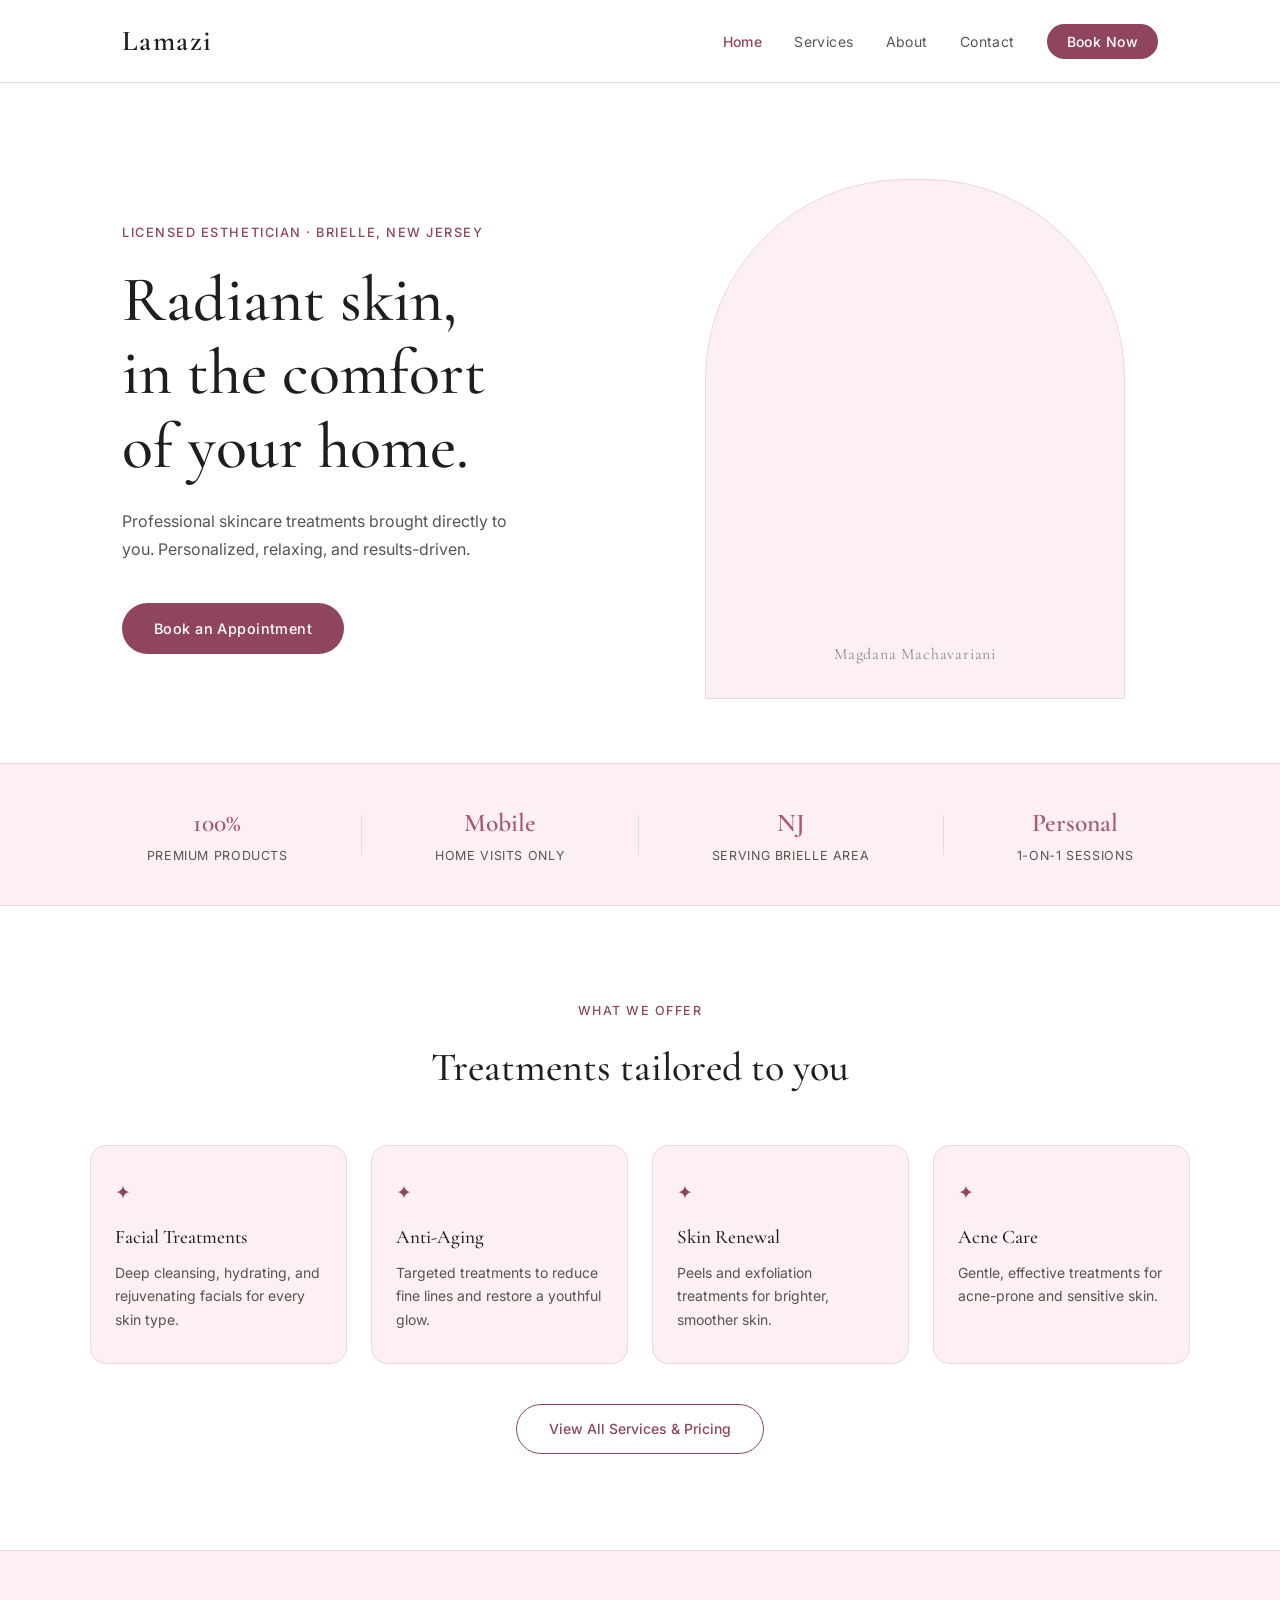
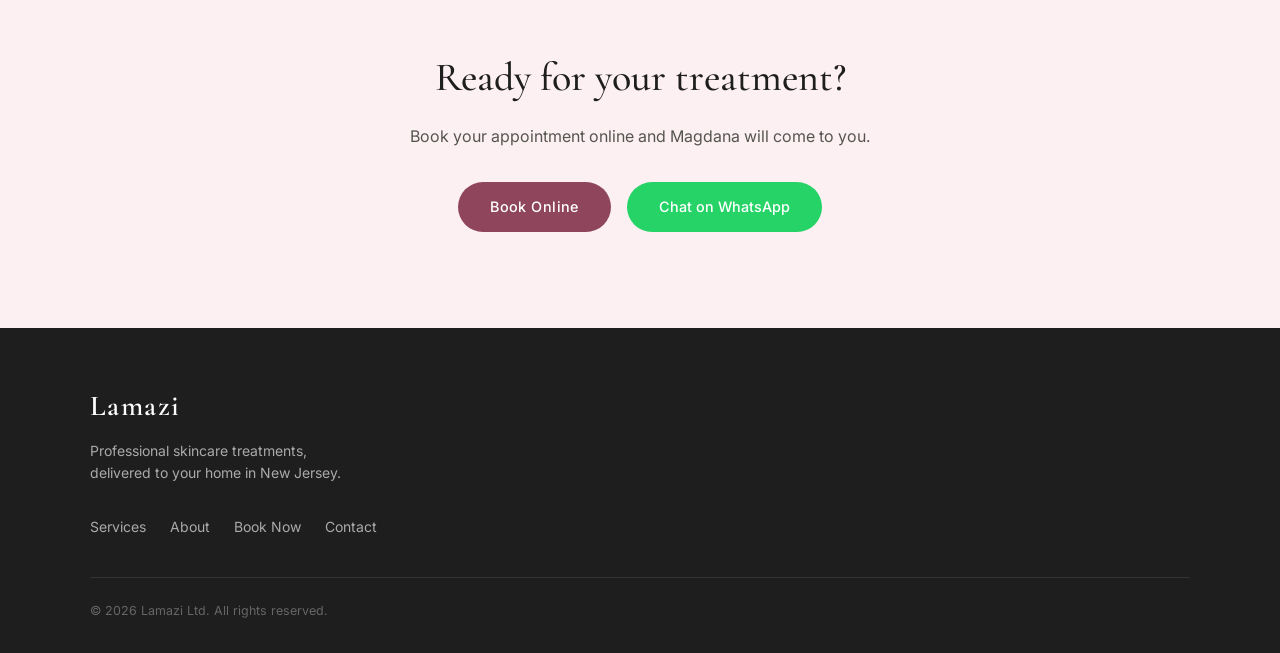
==== index.html @ fa394d41 "chatgpt changes" ====
<!DOCTYPE html>
<html lang="en">
<head>
  <meta charset="UTF-8" />
  <meta name="viewport" content="width=device-width, initial-scale=1.0"/>
  <title>Lamazi | Skincare by Magdana Machavariani</title>
  <meta name="description" content="Lamazi brings personalized skincare and facial treatments to clients at home in Brielle and nearby New Jersey communities." />
  <meta name="robots" content="index, follow" />
  <meta name="theme-color" content="#A85870" />
  <link rel="canonical" href="https://lamazi.netlify.app/" />
  <meta property="og:type" content="website" />
  <meta property="og:site_name" content="Lamazi" />
  <meta property="og:title" content="Lamazi | Skincare by Magdana Machavariani" />
  <meta property="og:description" content="Personalized skincare and facial treatments brought directly to your home in the Brielle, New Jersey area." />
  <meta property="og:url" content="https://lamazi.netlify.app/" />
  <meta name="twitter:card" content="summary" />
  <meta name="twitter:title" content="Lamazi | Skincare by Magdana Machavariani" />
  <meta name="twitter:description" content="Personalized mobile skincare treatments in Brielle, New Jersey." />
  <link rel="icon" href="/favicon.svg" type="image/svg+xml" />
  <link rel="preconnect" href="https://fonts.googleapis.com" />
  <link rel="preconnect" href="https://fonts.gstatic.com" crossorigin />
  <link rel="stylesheet" href="style.css" />
  <link href="https://fonts.googleapis.com/css2?family=Cormorant+Garamond:wght@400;500;600&family=Inter:wght@300;400;500&display=swap" rel="stylesheet"/>
  <script type="application/ld+json">
    {
      "@context": "https://schema.org",
      "@type": "HealthAndBeautyBusiness",
      "name": "Lamazi",
      "url": "https://lamazi.netlify.app/",
      "description": "Mobile skincare treatments in Brielle, New Jersey.",
      "founder": {
        "@type": "Person",
        "name": "Magdana Machavariani"
      },
      "areaServed": {
        "@type": "City",
        "name": "Brielle",
        "addressRegion": "NJ"
      },
      "priceRange": "$$"
    }
  </script>
</head>
<body>
  <a class="skip-link" href="#main-content">Skip to main content</a>

 <!-- NAVIGATION -->
  <nav class="navbar" aria-label="Primary navigation">
    <div class="nav-container">
      <a href="index.html" class="logo" aria-label="Lamazi home">Lamazi</a>
      <button class="hamburger" id="hamburger" type="button" aria-label="Open navigation menu" aria-controls="nav-links" aria-expanded="false">
        <span aria-hidden="true"></span>
        <span aria-hidden="true"></span>
        <span aria-hidden="true"></span>
      </button>
      <ul class="nav-links" id="nav-links">
        <li><a href="index.html" aria-current="page">Home</a></li>
        <li><a href="services.html">Services</a></li>
        <li><a href="about.html">About</a></li>
        <li><a href="contact.html">Contact</a></li>
        <li><a href="booking.html" class="nav-cta">Book Now</a></li>
      </ul>
    </div>
  </nav>

  <main id="main-content">
  <!-- HERO SECTION -->
  <section class="hero">
    <div class="hero-content">
      <p class="hero-eyebrow">Licensed Esthetician · Brielle, New Jersey</p>
      <h1 class="hero-title">Radiant skin,<br/>in the comfort<br/>of your home.</h1>
      <p class="hero-sub">Professional skincare treatments brought directly to you. Personalized, relaxing, and results-driven.</p>
      <a href="booking.html" class="btn-primary">Book an Appointment</a>
    </div>
    <div class="hero-image">
      <div class="image-placeholder">
        <span>Magdana Machavariani</span>
      </div>
    </div>
  </section>

  <!-- TRUST BAR -->
  <section class="trust-bar">
    <div class="trust-container">
      <div class="trust-item">
        <span class="trust-number">100%</span>
        <span class="trust-label">Premium Products</span>
      </div>
      <div class="trust-divider"></div>
      <div class="trust-item">
        <span class="trust-number">Mobile</span>
        <span class="trust-label">Home Visits Only</span>
      </div>
      <div class="trust-divider"></div>
      <div class="trust-item">
        <span class="trust-number">NJ</span>
        <span class="trust-label">Serving Brielle Area</span>
      </div>
      <div class="trust-divider"></div>
      <div class="trust-item">
        <span class="trust-number">Personal</span>
        <span class="trust-label">1-on-1 Sessions</span>
      </div>
    </div>
  </section>

  <!-- SERVICES PREVIEW -->
  <section class="services-preview">
    <div class="section-container">
      <p class="section-eyebrow">What we offer</p>
      <h2 class="section-title">Treatments tailored to you</h2>
      <div class="services-grid">
        <div class="service-card">
          <div class="service-icon" aria-hidden="true">✦</div>
          <h3>Facial Treatments</h3>
          <p>Deep cleansing, hydrating, and rejuvenating facials for every skin type.</p>
        </div>
        <div class="service-card">
          <div class="service-icon" aria-hidden="true">✦</div>
          <h3>Anti-Aging</h3>
          <p>Targeted treatments to reduce fine lines and restore a youthful glow.</p>
        </div>
        <div class="service-card">
          <div class="service-icon" aria-hidden="true">✦</div>
          <h3>Skin Renewal</h3>
          <p>Peels and exfoliation treatments for brighter, smoother skin.</p>
        </div>
        <div class="service-card">
          <div class="service-icon" aria-hidden="true">✦</div>
          <h3>Acne Care</h3>
          <p>Gentle, effective treatments for acne-prone and sensitive skin.</p>
        </div>
      </div>
      <a href="services.html" class="btn-secondary">View All Services & Pricing</a>
    </div>
  </section>

  <!-- BOOKING CTA -->
  <section class="cta-section">
    <div class="cta-container">
      <h2>Ready for your treatment?</h2>
      <p>Book your appointment online and Magdana will come to you.</p>
      <div class="cta-buttons">
        <a href="booking.html" class="btn-primary">Book Online</a>
        <a href="https://wa.me/1XXXXXXXXXX" class="btn-whatsapp" target="_blank" rel="noopener">Chat on WhatsApp</a>
      </div>
    </div>
  </section>
  </main>

  <!-- FOOTER -->
  <footer class="footer">
    <div class="footer-container">
      <div class="footer-brand">
        <span class="logo">Lamazi</span>
        <p>Professional skincare treatments,<br/>delivered to your home in New Jersey.</p>
      </div>
      <nav class="footer-links" aria-label="Footer navigation">
        <a href="services.html">Services</a>
        <a href="about.html">About</a>
        <a href="booking.html">Book Now</a>
        <a href="contact.html">Contact</a>
      </nav>
      <p class="footer-copy">© 2026 Lamazi Ltd. All rights reserved.</p>
    </div>
  </footer>
  <script src="script.js" defer></script>

</body>
</html>
---- style.css ----
/* === RESET & BASE === */
* {
    margin: 0;
    padding: 0;
    box-sizing: border-box;
  }
  
  :root {
    --white: #FFFFFF;
    --pink-light: #FDF0F3;
    --pink-mid: #F2D4DC;
    --pink-accent: #C97A8F;
    --pink-dark: #A85870;
    --pink-deep: #8F465C;
    --text-dark: #1E1E1E;
    --text-mid: #555550;
    --text-light: #888884;
    --font-serif: 'Cormorant Garamond', serif;
    --font-sans: 'Inter', sans-serif;
  }
  
  body {
    font-family: var(--font-sans);
    color: var(--text-dark);
    background: var(--white);
    line-height: 1.5;
  }

  button,
  input,
  select,
  textarea {
    font: inherit;
  }

  a:focus-visible,
  button:focus-visible,
  input:focus-visible,
  select:focus-visible,
  textarea:focus-visible {
    outline: 3px solid var(--pink-deep);
    outline-offset: 4px;
  }

  .skip-link {
    position: absolute;
    top: -100px;
    left: 1rem;
    z-index: 1000;
    background: var(--pink-deep);
    color: var(--white);
    padding: 0.75rem 1rem;
    border-radius: 8px;
    text-decoration: none;
    font-weight: 500;
  }

  .skip-link:focus {
    top: 1rem;
  }
  
  /* === NAVIGATION === */
  .navbar {
    position: sticky;
    top: 0;
    background: rgba(255,255,255,0.95);
    backdrop-filter: blur(8px);
    border-bottom: 1px solid var(--pink-mid);
    z-index: 100;
  }
  
  .nav-container {
    max-width: 1100px;
    margin: 0 auto;
    padding: 1.2rem 2rem;
    display: flex;
    justify-content: space-between;
    align-items: center;
  }
  
  .logo {
    font-family: var(--font-serif);
    font-size: 1.8rem;
    font-weight: 600;
    color: var(--text-dark);
    text-decoration: none;
    letter-spacing: 0.05em;
  }
  
  .nav-links {
    list-style: none;
    display: flex;
    gap: 2rem;
    align-items: center;
  }
  
  .nav-links a {
    text-decoration: none;
    font-size: 0.875rem;
    font-weight: 400;
    color: var(--text-mid);
    letter-spacing: 0.03em;
    transition: color 0.2s;
  }
  
  .nav-links a:hover {
    color: var(--pink-dark);
  }

  .nav-links a[aria-current="page"] {
    color: var(--pink-deep);
    font-weight: 500;
  }
  
  .nav-cta {
    background: var(--pink-deep) !important;
    color: var(--white) !important;
    padding: 0.55rem 1.25rem;
    border-radius: 30px;
    font-weight: 500 !important;
    transition: background 0.2s !important;
  }
  
  .nav-cta:hover {
    background: var(--pink-dark) !important;
  }
  
  /* === HERO === */
  .hero {
    max-width: 1100px;
    margin: 0 auto;
    padding: 6rem 2rem 4rem;
    display: grid;
    grid-template-columns: 1fr 1fr;
    gap: 4rem;
    align-items: center;
  }
  
  .hero-eyebrow {
    font-size: 0.8rem;
    letter-spacing: 0.12em;
    text-transform: uppercase;
    color: var(--pink-deep);
    margin-bottom: 1.25rem;
    font-weight: 500;
  }
  
  .hero-title {
    font-family: var(--font-serif);
    font-size: 4rem;
    font-weight: 500;
    line-height: 1.15;
    color: var(--text-dark);
    margin-bottom: 1.5rem;
  }
  
  .hero-sub {
    font-size: 1rem;
    color: var(--text-mid);
    line-height: 1.75;
    max-width: 420px;
    margin-bottom: 2.5rem;
  }
  
  .btn-primary {
    display: inline-block;
    background: var(--pink-deep);
    color: var(--white);
    padding: 0.9rem 2rem;
    border-radius: 30px;
    text-decoration: none;
    font-size: 0.9rem;
    font-weight: 500;
    letter-spacing: 0.03em;
    transition: background 0.2s, transform 0.15s;
  }
  
  .btn-primary:hover {
    background: var(--pink-dark);
    transform: translateY(-1px);
  }
  
  .hero-image {
    display: flex;
    justify-content: center;
  }
  
  .image-placeholder {
    width: 420px;
    height: 520px;
    background: var(--pink-light);
    border-radius: 200px 200px 0 0;
    display: flex;
    align-items: flex-end;
    justify-content: center;
    padding-bottom: 2rem;
    border: 1px solid var(--pink-mid);
  }
  
  .image-placeholder span {
    font-family: var(--font-serif);
    font-size: 1rem;
    color: var(--text-light);
    letter-spacing: 0.05em;
  }
  
  /* === TRUST BAR === */
  .trust-bar {
    background: var(--pink-light);
    border-top: 1px solid var(--pink-mid);
    border-bottom: 1px solid var(--pink-mid);
  }
  
  .trust-container {
    max-width: 1100px;
    margin: 0 auto;
    padding: 2.5rem 2rem;
    display: flex;
    justify-content: space-around;
    align-items: center;
    flex-wrap: wrap;
    gap: 1.5rem;
  }
  
  .trust-item {
    display: flex;
    flex-direction: column;
    align-items: center;
    gap: 0.3rem;
  }
  
  .trust-number {
    font-family: var(--font-serif);
    font-size: 1.6rem;
    font-weight: 600;
    color: var(--pink-dark);
  }
  
  .trust-label {
    font-size: 0.78rem;
    color: var(--text-mid);
    letter-spacing: 0.05em;
    text-transform: uppercase;
  }
  
  .trust-divider {
    width: 1px;
    height: 40px;
    background: var(--pink-mid);
  }
  
  /* === SERVICES PREVIEW === */
  .services-preview {
    padding: 6rem 2rem;
  }
  
  .section-container {
    max-width: 1100px;
    margin: 0 auto;
    text-align: center;
  }
  
  .section-eyebrow {
    font-size: 0.78rem;
    letter-spacing: 0.12em;
    text-transform: uppercase;
    color: var(--pink-deep);
    font-weight: 500;
    margin-bottom: 1rem;
  }
  
  .section-title {
    font-family: var(--font-serif);
    font-size: 2.5rem;
    font-weight: 500;
    color: var(--text-dark);
    margin-bottom: 3rem;
  }
  
  .services-grid {
    display: grid;
    grid-template-columns: repeat(4, 1fr);
    gap: 1.5rem;
    margin-bottom: 2.5rem;
  }
  
  .service-card {
    background: var(--pink-light);
    border: 1px solid var(--pink-mid);
    border-radius: 16px;
    padding: 2rem 1.5rem;
    text-align: left;
    transition: transform 0.2s, box-shadow 0.2s;
  }
  
  .service-card:hover {
    transform: translateY(-4px);
    box-shadow: 0 8px 24px rgba(201, 122, 143, 0.12);
  }
  
  .service-icon {
    color: var(--pink-deep);
    font-size: 1.2rem;
    margin-bottom: 1rem;
  }
  
  .service-card h3 {
    font-family: var(--font-serif);
    font-size: 1.2rem;
    font-weight: 500;
    margin-bottom: 0.6rem;
    color: var(--text-dark);
  }
  
  .service-card p {
    font-size: 0.875rem;
    color: var(--text-mid);
    line-height: 1.65;
  }
  
  .btn-secondary {
    display: inline-block;
    border: 1px solid var(--pink-deep);
    color: var(--pink-deep);
    padding: 0.85rem 2rem;
    border-radius: 30px;
    text-decoration: none;
    font-size: 0.875rem;
    font-weight: 500;
    transition: all 0.2s;
  }
  
  .btn-secondary:hover {
    background: var(--pink-deep);
    color: var(--white);
  }
  
  /* === BOOKING CTA === */
  .cta-section {
    background: var(--pink-light);
    border-top: 1px solid var(--pink-mid);
    padding: 6rem 2rem;
  }
  
  .cta-container {
    max-width: 600px;
    margin: 0 auto;
    text-align: center;
  }
  
  .cta-container h2 {
    font-family: var(--font-serif);
    font-size: 2.5rem;
    font-weight: 500;
    margin-bottom: 1rem;
  }
  
  .cta-container p {
    color: var(--text-mid);
    font-size: 1rem;
    margin-bottom: 2rem;
    line-height: 1.7;
  }
  
  .cta-buttons {
    display: flex;
    gap: 1rem;
    justify-content: center;
    flex-wrap: wrap;
  }
  
  .btn-whatsapp {
    display: inline-block;
    background: #25D366;
    color: var(--white);
    padding: 0.9rem 2rem;
    border-radius: 30px;
    text-decoration: none;
    font-size: 0.9rem;
    font-weight: 500;
    transition: background 0.2s, transform 0.15s;
  }
  
  .btn-whatsapp:hover {
    background: #1EB857;
    transform: translateY(-1px);
  }
  
  /* === FOOTER === */
  .footer {
    background: var(--text-dark);
    color: var(--white);
    padding: 3.5rem 2rem 2rem;
  }
  
  .footer-container {
    max-width: 1100px;
    margin: 0 auto;
  }
  
  .footer-brand .logo {
    color: var(--white);
    display: block;
    margin-bottom: 0.75rem;
  }
  
  .footer-brand p {
    font-size: 0.875rem;
    color: #aaa;
    line-height: 1.6;
    margin-bottom: 2rem;
  }
  
  .footer-links {
    display: flex;
    gap: 1.5rem;
    flex-wrap: wrap;
    margin-bottom: 2.5rem;
  }
  
  .footer-links a {
    color: #aaa;
    text-decoration: none;
    font-size: 0.875rem;
    transition: color 0.2s;
  }
  
  .footer-links a:hover {
    color: var(--white);
  }
  
  .footer-copy {
    font-size: 0.78rem;
    color: #666;
    border-top: 1px solid #333;
    padding-top: 1.5rem;
  }
  
/* === PAGE HEADER === */
.page-header {
    background: var(--pink-light);
    border-bottom: 1px solid var(--pink-mid);
    padding: 5rem 2rem 3.5rem;
    text-align: center;
  }
  
  .page-title {
    font-family: var(--font-serif);
    font-size: 3.5rem;
    font-weight: 500;
    color: var(--text-dark);
    margin-bottom: 1rem;
  }
  
  .page-subtitle {
    font-size: 1rem;
    color: var(--text-mid);
    line-height: 1.75;
    max-width: 560px;
    margin: 0 auto;
  }
  
  /* === SERVICES FULL PAGE === */
  .services-full {
    padding: 5rem 2rem;
  }
  
  .category-block {
    margin-bottom: 4rem;
  }
  
  .category-title {
    font-family: var(--font-serif);
    font-size: 1.75rem;
    font-weight: 500;
    color: var(--text-dark);
    margin-bottom: 1.5rem;
    padding-bottom: 0.75rem;
    border-bottom: 1px solid var(--pink-mid);
  }
  
  .services-cards {
    display: grid;
    grid-template-columns: repeat(auto-fit, minmax(260px, 1fr));
    gap: 1.25rem;
  }
  
  .srv-card {
    background: var(--white);
    border: 1px solid var(--pink-mid);
    border-radius: 16px;
    padding: 1.75rem;
    transition: transform 0.2s, box-shadow 0.2s;
  }
  
  .srv-card:hover {
    transform: translateY(-3px);
    box-shadow: 0 8px 24px rgba(201, 122, 143, 0.1);
  }
  
  .srv-top {
    display: flex;
    justify-content: space-between;
    align-items: flex-start;
    margin-bottom: 0.75rem;
    gap: 1rem;
  }
  
  .srv-name {
    font-family: var(--font-serif);
    font-size: 1.15rem;
    font-weight: 500;
    color: var(--text-dark);
  }
  
  .srv-price {
    font-size: 1.1rem;
    font-weight: 500;
    color: var(--pink-dark);
    white-space: nowrap;
  }
  
  .srv-desc {
    font-size: 0.875rem;
    color: var(--text-mid);
    line-height: 1.65;
    margin-bottom: 1rem;
  }
  
  .srv-duration {
    font-size: 0.75rem;
    color: var(--pink-deep);
    font-weight: 500;
    letter-spacing: 0.05em;
    text-transform: uppercase;
    background: var(--pink-light);
    padding: 3px 10px;
    border-radius: 20px;
  }
  
  /* === PROMOTIONS BANNER === */
  .promo-banner {
    background: var(--pink-dark);
    padding: 3.5rem 2rem;
  }
  
  .promo-container {
    max-width: 1100px;
    margin: 0 auto;
    display: flex;
    justify-content: space-between;
    align-items: center;
    gap: 2rem;
    flex-wrap: wrap;
  }
  
  .promo-eyebrow {
    font-size: 0.75rem;
    text-transform: uppercase;
    letter-spacing: 0.1em;
    color: var(--pink-mid);
    margin-bottom: 0.5rem;
  }
  
  .promo-text h3 {
    font-family: var(--font-serif);
    font-size: 1.75rem;
    font-weight: 500;
    color: var(--white);
    margin-bottom: 0.5rem;
  }
  
  .promo-text p {
    font-size: 0.9rem;
    color: var(--pink-mid);
    line-height: 1.6;
  }
  
  /* === GIFT CARDS === */
  .gift-section {
    padding: 5rem 2rem;
    background: var(--pink-light);
    border-top: 1px solid var(--pink-mid);
  }
  
  .gift-sub {
    font-size: 1rem;
    color: var(--text-mid);
    line-height: 1.75;
    max-width: 500px;
    margin: 0 auto 2rem;
  }
  
  /* === RESPONSIVE SERVICES === */

  /* === BOOKING PAGE === */
.booking-section {
    padding: 5rem 2rem;
  }
  
  .booking-container {
    max-width: 1100px;
    margin: 0 auto;
    display: grid;
    grid-template-columns: 1fr 1.4fr;
    gap: 4rem;
    align-items: start;
  }
  
  .booking-info-title {
    font-family: var(--font-serif);
    font-size: 1.75rem;
    font-weight: 500;
    color: var(--text-dark);
    margin-bottom: 2rem;
  }
  
  .step {
    display: flex;
    gap: 1.25rem;
    margin-bottom: 2rem;
    align-items: flex-start;
  }
  
  .step-number {
    width: 36px;
    height: 36px;
    min-width: 36px;
    background: var(--pink-light);
    border: 1px solid var(--pink-mid);
    border-radius: 50%;
    display: flex;
    align-items: center;
    justify-content: center;
    font-family: var(--font-serif);
    font-size: 1rem;
    font-weight: 600;
    color: var(--pink-dark);
  }
  
  .step-text h3 {
    font-family: var(--font-serif);
    font-size: 1.1rem;
    font-weight: 500;
    color: var(--text-dark);
    margin-bottom: 0.35rem;
  }
  
  .step-text p {
    font-size: 0.875rem;
    color: var(--text-mid);
    line-height: 1.65;
  }
  
  .step-text a {
    color: var(--pink-deep);
    text-decoration: none;
  }
  
  .step-text a:hover {
    text-decoration: underline;
  }
  
  .booking-alt {
    margin-top: 2.5rem;
    padding-top: 2rem;
    border-top: 1px solid var(--pink-mid);
  }
  
  .booking-alt p {
    font-size: 0.875rem;
    color: var(--text-mid);
    margin-bottom: 1rem;
  }
  
  /* === CALENDAR PLACEHOLDER === */
  .booking-calendar {
    position: sticky;
    top: 100px;
  }
  
  .calendar-placeholder {
    background: var(--pink-light);
    border: 1px solid var(--pink-mid);
    border-radius: 20px;
    padding: 3rem 2rem;
    min-height: 480px;
    display: flex;
    align-items: center;
    justify-content: center;
  }
  
  .calendar-placeholder-inner {
    text-align: center;
    max-width: 360px;
  }
  
  .cal-icon {
    font-size: 2.5rem;
    margin-bottom: 1.25rem;
  }
  
  .calendar-placeholder-inner h3 {
    font-family: var(--font-serif);
    font-size: 1.5rem;
    font-weight: 500;
    color: var(--text-dark);
    margin-bottom: 0.75rem;
  }
  
  .calendar-placeholder-inner p {
    font-size: 0.875rem;
    color: var(--text-mid);
    line-height: 1.7;
    margin-bottom: 1.75rem;
  }
  
  .cal-actions {
    display: flex;
    flex-direction: column;
    gap: 0.75rem;
    align-items: center;
  }
  
  /* === POLICY SECTION === */
  .policy-section {
    background: var(--pink-light);
    border-top: 1px solid var(--pink-mid);
    padding: 3.5rem 2rem;
  }
  
  .policy-container {
    max-width: 1100px;
    margin: 0 auto;
    display: flex;
    justify-content: space-between;
    align-items: flex-start;
    gap: 2rem;
    flex-wrap: wrap;
  }
  
  .policy-item {
    flex: 1;
    min-width: 200px;
  }
  
  .policy-item h4 {
    font-family: var(--font-serif);
    font-size: 1.1rem;
    font-weight: 500;
    color: var(--text-dark);
    margin-bottom: 0.5rem;
  }
  
  .policy-item p {
    font-size: 0.875rem;
    color: var(--text-mid);
    line-height: 1.65;
  }
  
  .policy-divider {
    width: 1px;
    background: var(--pink-mid);
    align-self: stretch;
    min-height: 60px;
  }
  
  /* === ABOUT PAGE === */
.about-section {
    padding: 5rem 2rem;
  }
  
  .about-container {
    max-width: 1100px;
    margin: 0 auto;
    display: grid;
    grid-template-columns: 1fr 1.2fr;
    gap: 5rem;
    align-items: start;
  }
  
  .about-photo-placeholder {
    width: 100%;
    aspect-ratio: 3 / 4;
    background: var(--pink-light);
    border-radius: 200px 200px 0 0;
    border: 1px solid var(--pink-mid);
    display: flex;
    align-items: flex-end;
    justify-content: center;
    padding-bottom: 2rem;
  }
  
  .about-photo-placeholder span {
    font-family: var(--font-serif);
    font-size: 0.9rem;
    color: var(--text-light);
    letter-spacing: 0.05em;
  }
  
  .about-title {
    font-family: var(--font-serif);
    font-size: 2.25rem;
    font-weight: 500;
    color: var(--text-dark);
    line-height: 1.25;
    margin-bottom: 1.5rem;
  }
  
  .about-body {
    font-size: 0.95rem;
    color: var(--text-mid);
    line-height: 1.8;
    margin-bottom: 1.25rem;
  }
  
  .about-credentials {
    display: flex;
    flex-direction: column;
    gap: 1rem;
    margin-top: 2.5rem;
    padding-top: 2rem;
    border-top: 1px solid var(--pink-mid);
  }
  
  .credential {
    display: flex;
    flex-direction: column;
    gap: 0.2rem;
  }
  
  .credential-title {
    font-size: 0.9rem;
    font-weight: 500;
    color: var(--text-dark);
  }
  
  .credential-sub {
    font-size: 0.8rem;
    color: var(--text-light);
    letter-spacing: 0.03em;
  }
  
  /* === VALUES SECTION === */
  .values-section {
    background: var(--pink-light);
    border-top: 1px solid var(--pink-mid);
    border-bottom: 1px solid var(--pink-mid);
    padding: 5rem 2rem;
  }
  
  .values-grid {
    display: grid;
    grid-template-columns: repeat(4, 1fr);
    gap: 1.5rem;
    margin-top: 3rem;
  }
  
  .value-card {
    background: var(--white);
    border: 1px solid var(--pink-mid);
    border-radius: 16px;
    padding: 2rem 1.5rem;
    transition: transform 0.2s;
  }
  
  .value-card:hover {
    transform: translateY(-3px);
  }
  
  .value-icon {
    color: var(--pink-deep);
    font-size: 1.1rem;
    margin-bottom: 1rem;
  }
  
  .value-card h3 {
    font-family: var(--font-serif);
    font-size: 1.15rem;
    font-weight: 500;
    color: var(--text-dark);
    margin-bottom: 0.6rem;
  }
  
  .value-card p {
    font-size: 0.875rem;
    color: var(--text-mid);
    line-height: 1.65;
  }
  

  /* === CONTACT PAGE === */
.contact-section {
    padding: 5rem 2rem;
  }
  
  .contact-container {
    max-width: 1100px;
    margin: 0 auto;
    display: grid;
    grid-template-columns: 1fr 1.4fr;
    gap: 5rem;
    align-items: start;
  }
  
  .contact-block {
    margin-bottom: 2.5rem;
    padding-bottom: 2.5rem;
    border-bottom: 1px solid var(--pink-mid);
  }
  
  .contact-block:last-child {
    border-bottom: none;
  }
  
  .contact-block-title {
    font-family: var(--font-serif);
    font-size: 1.15rem;
    font-weight: 500;
    color: var(--text-dark);
    margin-bottom: 0.4rem;
  }
  
  .contact-block-sub {
    font-size: 0.875rem;
    color: var(--text-mid);
    line-height: 1.65;
    margin-bottom: 1rem;
  }
  
  .contact-link {
    font-size: 0.95rem;
    color: var(--pink-dark);
    text-decoration: none;
    font-weight: 500;
    transition: color 0.2s;
  }
  
  .contact-link:hover {
    color: var(--pink-deep);
  }
  
  .service-area-tag {
    display: inline-block;
    background: var(--pink-light);
    border: 1px solid var(--pink-mid);
    border-radius: 20px;
    padding: 0.4rem 1rem;
    font-size: 0.825rem;
    color: var(--text-mid);
  }
  
  .hours-list {
    display: flex;
    flex-direction: column;
    gap: 0.6rem;
  }
  
  .hours-row {
    display: flex;
    justify-content: space-between;
    font-size: 0.875rem;
    color: var(--text-mid);
  }
  
  /* === CONTACT FORM === */
  .contact-form-wrap {
    background: var(--pink-light);
    border: 1px solid var(--pink-mid);
    border-radius: 20px;
    padding: 2.5rem;
    position: sticky;
    top: 100px;
  }
  
  .form-title {
    font-family: var(--font-serif);
    font-size: 1.75rem;
    font-weight: 500;
    color: var(--text-dark);
    margin-bottom: 0.4rem;
  }
  
  .form-sub {
    font-size: 0.875rem;
    color: var(--text-mid);
    margin-bottom: 2rem;
  }
  
  .contact-form {
    display: flex;
    flex-direction: column;
    gap: 1.25rem;
  }
  
  .form-row {
    display: grid;
    grid-template-columns: 1fr 1fr;
    gap: 1rem;
  }
  
  .form-group {
    display: flex;
    flex-direction: column;
    gap: 0.4rem;
  }
  
  .form-group label {
    font-size: 0.8rem;
    font-weight: 500;
    color: var(--text-dark);
    letter-spacing: 0.03em;
  }
  
  .form-group input,
  .form-group select,
  .form-group textarea {
    padding: 0.75rem 1rem;
    border: 1px solid var(--pink-mid);
    border-radius: 10px;
    font-size: 0.875rem;
    font-family: var(--font-sans);
    color: var(--text-dark);
    background: var(--white);
    transition: border-color 0.2s;
  }
  
  .form-group input:focus,
  .form-group select:focus,
  .form-group textarea:focus {
    border-color: var(--pink-deep);
  }
  
  .form-group textarea {
    resize: vertical;
    min-height: 120px;
  }
  
  .btn-full {
    width: 100%;
    text-align: center;
    padding: 1rem;
  }
  
  /* === FORM SUCCESS === */
  .form-success {
    display: none;
    flex-direction: column;
    align-items: center;
    text-align: center;
    padding: 3rem 1rem;
    gap: 1rem;
  }
  
  .success-icon {
    width: 56px;
    height: 56px;
    background: var(--pink-deep);
    color: white;
    border-radius: 50%;
    display: flex;
    align-items: center;
    justify-content: center;
    font-size: 1.4rem;
  }
  
  .form-success h3 {
    font-family: var(--font-serif);
    font-size: 1.5rem;
    font-weight: 500;
    color: var(--text-dark);
  }
  
  .form-success p {
    font-size: 0.9rem;
    color: var(--text-mid);
    line-height: 1.65;
  }
  
  /* === WHATSAPP FLOAT === */
  .whatsapp-float {
    position: fixed;
    bottom: 2rem;
    right: 2rem;
    width: 56px;
    height: 56px;
    background: #25D366;
    border-radius: 50%;
    display: flex;
    align-items: center;
    justify-content: center;
    box-shadow: 0 4px 16px rgba(37, 211, 102, 0.35);
    transition: transform 0.2s, background 0.2s;
    z-index: 999;
  }
  
  .whatsapp-float:hover {
    background: #1EB857;
    transform: translateY(-2px);
  }

  @media (prefers-reduced-motion: reduce) {
    *,
    *::before,
    *::after {
      scroll-behavior: auto !important;
      transition-duration: 0.01ms !important;
      animation-duration: 0.01ms !important;
      animation-iteration-count: 1 !important;
    }
  }
  @media (max-width: 768px) {
  /* HERO */
  .hero {
    grid-template-columns: 1fr;
    padding: 3rem 1.5rem;
    text-align: center;
  }
  .hero-title { font-size: 2.75rem; }
  .hero-sub { max-width: 100%; }
  .hero-image { order: -1; }
  .image-placeholder {
    width: 280px;
    height: 340px;
  }

  /* SERVICES */
  .services-grid { grid-template-columns: 1fr 1fr; }
  .trust-divider { display: none; }

  /* HAMBURGER */
  .nav-links {
    display: none;
    flex-direction: column;
    position: absolute;
    top: 100%;
    left: 0;
    right: 0;
    background: rgba(255,255,255,0.98);
    border-top: 1px solid var(--pink-mid);
    border-bottom: 1px solid var(--pink-mid);
    padding: 1.5rem 2rem;
    gap: 0;
    z-index: 200;
  }

  .nav-links.open {
    display: flex;
  }

  .nav-links li {
    padding: 0.85rem 0;
    border-bottom: 1px solid var(--pink-mid);
  }

  .nav-links li:last-child {
    border-bottom: none;
    padding-top: 1.25rem;
  }

  .nav-links a {
    font-size: 1rem;
    color: var(--text-dark);
  }

  .nav-cta {
    display: inline-block;
    margin-top: 0.25rem;
  }

  .hamburger {
    display: flex;
    flex-direction: column;
    gap: 5px;
    cursor: pointer;
    padding: 4px;
    background: none;
    border: none;
  }

  .hamburger span {
    display: block;
    width: 24px;
    height: 2px;
    background: var(--text-dark);
    border-radius: 2px;
    transition: all 0.3s ease;
  }

  .hamburger.open span:nth-child(1) {
    transform: translateY(7px) rotate(45deg);
  }

  .hamburger.open span:nth-child(2) {
    opacity: 0;
  }

  .hamburger.open span:nth-child(3) {
    transform: translateY(-7px) rotate(-45deg);
  }

  /* OTHER PAGES */
  .page-title { font-size: 2.5rem; }
  .promo-container { flex-direction: column; text-align: center; }
  .services-cards { grid-template-columns: 1fr; }
  .booking-container { grid-template-columns: 1fr; gap: 2.5rem; }
  .booking-calendar { position: static; }
  .policy-divider { display: none; }
  .about-container { grid-template-columns: 1fr; gap: 2.5rem; }
  .values-grid { grid-template-columns: 1fr 1fr; }
  .about-title { font-size: 1.75rem; }
  .contact-container { grid-template-columns: 1fr; gap: 2.5rem; }
  .contact-form-wrap { position: static; padding: 1.75rem; }
  .form-row { grid-template-columns: 1fr; }
}

/* Hide hamburger on desktop */
@media (min-width: 769px) {
  .hamburger { display: none; }
}
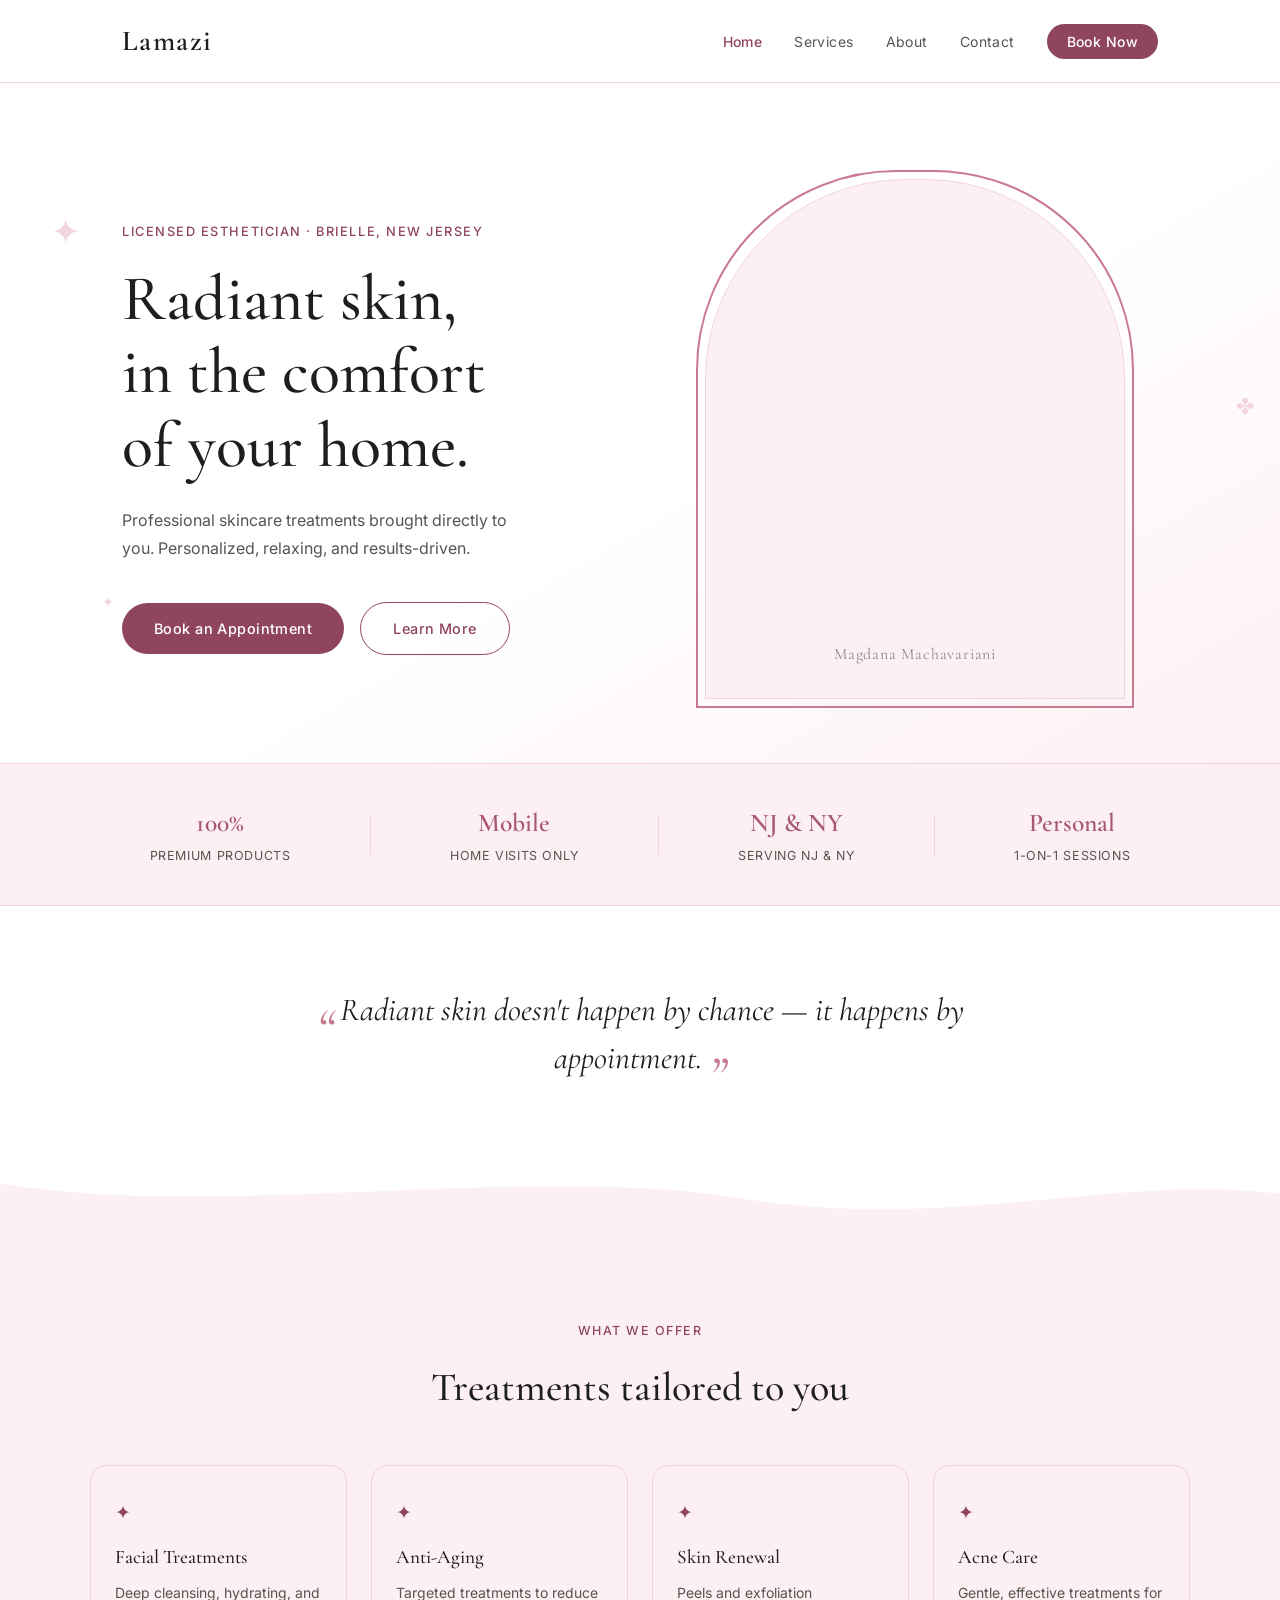
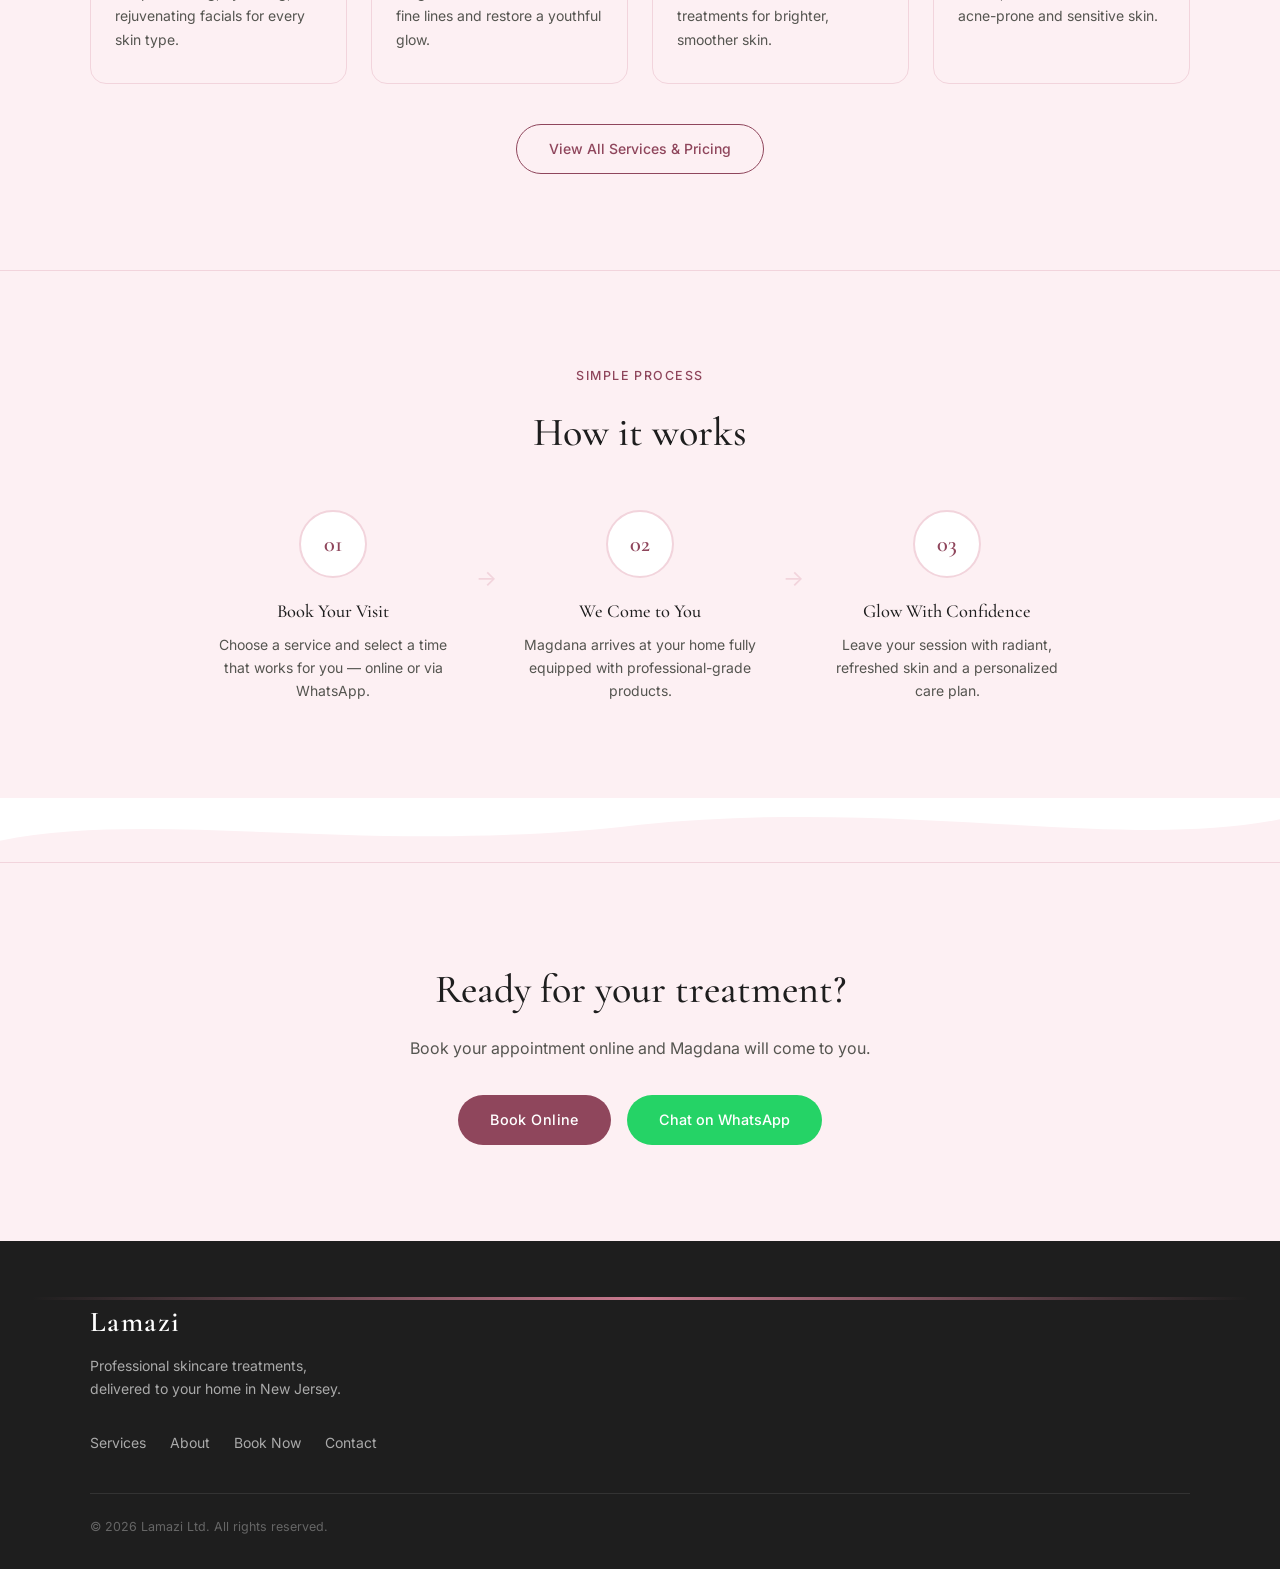
==== commit 314bd884: "add scroll animations, hover effects, hero upgrades, and new homepage sections - Scroll reveal (Inte" ====
--- a/index.html
+++ b/index.html
@@ -65,84 +65,138 @@
 
   <main id="main-content">
   <!-- HERO SECTION -->
-  <section class="hero">
-    <div class="hero-content">
-      <p class="hero-eyebrow">Licensed Esthetician · Brielle, New Jersey</p>
-      <h1 class="hero-title">Radiant skin,<br/>in the comfort<br/>of your home.</h1>
-      <p class="hero-sub">Professional skincare treatments brought directly to you. Personalized, relaxing, and results-driven.</p>
-      <a href="booking.html" class="btn-primary">Book an Appointment</a>
-    </div>
-    <div class="hero-image">
-      <div class="image-placeholder">
-        <span>Magdana Machavariani</span>
-      </div>
-    </div>
-  </section>
+  <div class="hero-wrap">
+    <span class="hero-deco" aria-hidden="true">✦</span>
+    <span class="hero-deco" aria-hidden="true">✤</span>
+    <span class="hero-deco" aria-hidden="true">✦</span>
+    <section class="hero">
+      <div class="hero-content">
+        <p class="hero-eyebrow">Licensed Esthetician · Brielle, New Jersey</p>
+        <h1 class="hero-title">Radiant skin,<br/>in the comfort<br/>of your home.</h1>
+        <p class="hero-sub">Professional skincare treatments brought directly to you. Personalized, relaxing, and results-driven.</p>
+        <div class="hero-ctas">
+          <a href="booking.html" class="btn-primary">Book an Appointment</a>
+          <a href="about.html" class="btn-ghost">Learn More</a>
+        </div>
+      </div>
+      <div class="hero-image">
+        <div class="image-placeholder">
+          <span>Magdana Machavariani</span>
+        </div>
+      </div>
+    </section>
+  </div>
 
   <!-- TRUST BAR -->
   <section class="trust-bar">
     <div class="trust-container">
-      <div class="trust-item">
+      <div class="trust-item reveal">
         <span class="trust-number">100%</span>
         <span class="trust-label">Premium Products</span>
       </div>
       <div class="trust-divider"></div>
-      <div class="trust-item">
+      <div class="trust-item reveal">
         <span class="trust-number">Mobile</span>
         <span class="trust-label">Home Visits Only</span>
       </div>
       <div class="trust-divider"></div>
-      <div class="trust-item">
-        <span class="trust-number">NJ</span>
-        <span class="trust-label">Serving Brielle Area</span>
+      <div class="trust-item reveal">
+        <span class="trust-number">NJ & NY</span>
+        <span class="trust-label">Serving NJ & NY</span>
       </div>
       <div class="trust-divider"></div>
-      <div class="trust-item">
+      <div class="trust-item reveal">
         <span class="trust-number">Personal</span>
         <span class="trust-label">1-on-1 Sessions</span>
       </div>
     </div>
   </section>
 
+  <!-- QUOTE SECTION -->
+  <section class="quote-section">
+    <p class="quote-text reveal">Radiant skin doesn't happen by chance — it happens by appointment.</p>
+  </section>
+
+  <!-- WAVE: quote → services -->
+  <div class="wave-divider" aria-hidden="true">
+    <svg viewBox="0 0 1200 60" preserveAspectRatio="none" xmlns="http://www.w3.org/2000/svg">
+      <path d="M0,20 C200,55 500,0 700,35 C900,65 1050,10 1200,30 L1200,60 L0,60 Z" fill="var(--pink-light)"/>
+    </svg>
+  </div>
+
   <!-- SERVICES PREVIEW -->
-  <section class="services-preview">
+  <section class="services-preview" style="background: var(--pink-light);">
     <div class="section-container">
-      <p class="section-eyebrow">What we offer</p>
-      <h2 class="section-title">Treatments tailored to you</h2>
+      <p class="section-eyebrow reveal">What we offer</p>
+      <h2 class="section-title reveal">Treatments tailored to you</h2>
       <div class="services-grid">
-        <div class="service-card">
+        <div class="service-card reveal">
           <div class="service-icon" aria-hidden="true">✦</div>
           <h3>Facial Treatments</h3>
           <p>Deep cleansing, hydrating, and rejuvenating facials for every skin type.</p>
         </div>
-        <div class="service-card">
+        <div class="service-card reveal">
           <div class="service-icon" aria-hidden="true">✦</div>
           <h3>Anti-Aging</h3>
           <p>Targeted treatments to reduce fine lines and restore a youthful glow.</p>
         </div>
-        <div class="service-card">
+        <div class="service-card reveal">
           <div class="service-icon" aria-hidden="true">✦</div>
           <h3>Skin Renewal</h3>
           <p>Peels and exfoliation treatments for brighter, smoother skin.</p>
         </div>
-        <div class="service-card">
+        <div class="service-card reveal">
           <div class="service-icon" aria-hidden="true">✦</div>
           <h3>Acne Care</h3>
           <p>Gentle, effective treatments for acne-prone and sensitive skin.</p>
         </div>
       </div>
-      <a href="services.html" class="btn-secondary">View All Services & Pricing</a>
-    </div>
-  </section>
+      <a href="services.html" class="btn-secondary reveal">View All Services & Pricing</a>
+    </div>
+  </section>
+
+  <!-- HOW IT WORKS -->
+  <section class="how-it-works">
+    <div class="section-container">
+      <p class="section-eyebrow reveal">Simple process</p>
+      <h2 class="section-title reveal">How it works</h2>
+      <div class="hiw-steps">
+        <div class="hiw-step reveal">
+          <div class="hiw-circle">01</div>
+          <h3>Book Your Visit</h3>
+          <p>Choose a service and select a time that works for you — online or via WhatsApp.</p>
+        </div>
+        <div class="hiw-arrow" aria-hidden="true">→</div>
+        <div class="hiw-step reveal">
+          <div class="hiw-circle">02</div>
+          <h3>We Come to You</h3>
+          <p>Magdana arrives at your home fully equipped with professional-grade products.</p>
+        </div>
+        <div class="hiw-arrow" aria-hidden="true">→</div>
+        <div class="hiw-step reveal">
+          <div class="hiw-circle">03</div>
+          <h3>Glow With Confidence</h3>
+          <p>Leave your session with radiant, refreshed skin and a personalized care plan.</p>
+        </div>
+      </div>
+    </div>
+  </section>
+
+  <!-- WAVE: how-it-works → cta -->
+  <div class="wave-divider" aria-hidden="true">
+    <svg viewBox="0 0 1200 60" preserveAspectRatio="none" xmlns="http://www.w3.org/2000/svg">
+      <path d="M0,40 C150,10 350,55 600,25 C850,0 1050,50 1200,20 L1200,60 L0,60 Z" fill="var(--pink-light)"/>
+    </svg>
+  </div>
 
   <!-- BOOKING CTA -->
   <section class="cta-section">
     <div class="cta-container">
-      <h2>Ready for your treatment?</h2>
-      <p>Book your appointment online and Magdana will come to you.</p>
-      <div class="cta-buttons">
+      <h2 class="reveal">Ready for your treatment?</h2>
+      <p class="reveal">Book your appointment online and Magdana will come to you.</p>
+      <div class="cta-buttons reveal">
         <a href="booking.html" class="btn-primary">Book Online</a>
-        <a href="https://wa.me/1XXXXXXXXXX" class="btn-whatsapp" target="_blank" rel="noopener">Chat on WhatsApp</a>
+        <a href="https://wa.me/17325673347" class="btn-whatsapp" target="_blank" rel="noopener">Chat on WhatsApp</a>
       </div>
     </div>
   </section>
@@ -164,6 +218,7 @@
       <p class="footer-copy">© 2026 Lamazi Ltd. All rights reserved.</p>
     </div>
   </footer>
+  <button class="back-to-top" aria-label="Back to top">↑</button>
   <script src="script.js" defer></script>
 
 </body>
--- a/style.css
+++ b/style.css
@@ -19,6 +19,10 @@
     --font-sans: 'Inter', sans-serif;
   }
   
+  html {
+    scroll-behavior: smooth;
+  }
+
   body {
     font-family: var(--font-sans);
     color: var(--text-dark);
@@ -177,7 +181,8 @@
   
   .btn-primary:hover {
     background: var(--pink-dark);
-    transform: translateY(-1px);
+    transform: translateY(-2px) scale(1.03);
+    box-shadow: 0 6px 20px rgba(168,88,112,0.25);
   }
   
   .hero-image {
@@ -294,8 +299,8 @@
   }
   
   .service-card:hover {
-    transform: translateY(-4px);
-    box-shadow: 0 8px 24px rgba(201, 122, 143, 0.12);
+    transform: translateY(-6px);
+    box-shadow: 0 12px 32px rgba(201,122,143,0.18);
   }
   
   .service-icon {
@@ -333,6 +338,8 @@
   .btn-secondary:hover {
     background: var(--pink-deep);
     color: var(--white);
+    transform: translateY(-2px) scale(1.03);
+    box-shadow: 0 6px 20px rgba(168,88,112,0.25);
   }
   
   /* === BOOKING CTA === */
@@ -383,7 +390,8 @@
   
   .btn-whatsapp:hover {
     background: #1EB857;
-    transform: translateY(-1px);
+    transform: translateY(-2px) scale(1.03);
+    box-shadow: 0 6px 20px rgba(37,211,102,0.25);
   }
   
   /* === FOOTER === */
@@ -494,8 +502,8 @@
   }
   
   .srv-card:hover {
-    transform: translateY(-3px);
-    box-shadow: 0 8px 24px rgba(201, 122, 143, 0.1);
+    transform: translateY(-5px);
+    box-shadow: 0 12px 32px rgba(201,122,143,0.18);
   }
   
   .srv-top {
@@ -865,7 +873,8 @@
   }
   
   .value-card:hover {
-    transform: translateY(-3px);
+    transform: translateY(-5px);
+    box-shadow: 0 12px 32px rgba(201,122,143,0.18);
   }
   
   .value-icon {
@@ -1097,6 +1106,288 @@
   .whatsapp-float:hover {
     background: #1EB857;
     transform: translateY(-2px);
+  }
+
+  /* === SCROLL REVEAL === */
+  .reveal {
+    opacity: 0;
+    transform: translateY(28px);
+    transition: opacity 0.65s ease, transform 0.65s ease;
+  }
+  .reveal.visible {
+    opacity: 1;
+    transform: none;
+  }
+
+  /* === PAGE-LOAD ENTRY ANIMATIONS === */
+  @keyframes slide-down {
+    from { opacity: 0; transform: translateY(-16px); }
+    to   { opacity: 1; transform: none; }
+  }
+  @keyframes fade-up {
+    from { opacity: 0; transform: translateY(12px); }
+    to   { opacity: 1; transform: none; }
+  }
+  .hero-eyebrow { animation: slide-down 0.6s ease both; }
+  .hero-title   { animation: fade-up 0.6s 0.15s ease both; }
+  .hero-sub     { animation: fade-up 0.6s 0.3s ease both; }
+  .hero-ctas    { animation: fade-up 0.6s 0.45s ease both; }
+  .page-header .section-eyebrow { animation: slide-down 0.5s ease both; }
+  .page-header .page-title      { animation: fade-up 0.5s 0.1s ease both; }
+  .page-header .page-subtitle   { animation: fade-up 0.5s 0.2s ease both; }
+
+  /* === HERO SECTION WRAPPER === */
+  .hero-wrap {
+    background: linear-gradient(150deg, #fff 55%, var(--pink-light) 100%);
+    position: relative;
+    overflow: hidden;
+  }
+
+  /* === HERO DECORATIVE FLOATS === */
+  @keyframes deco-float {
+    0%, 100% { transform: translateY(0) rotate(0deg); }
+    50%       { transform: translateY(-18px) rotate(8deg); }
+  }
+  .hero-deco {
+    position: absolute;
+    color: var(--pink-mid);
+    pointer-events: none;
+    user-select: none;
+    animation: deco-float 6s ease-in-out infinite;
+    font-style: normal;
+  }
+  .hero-deco:nth-child(1) { top: 18%; left: 4%;   font-size: 2.2rem; animation-duration: 6s; }
+  .hero-deco:nth-child(2) { top: 45%; right: 2%;  font-size: 1.4rem; animation-duration: 8s; animation-delay: -3s; }
+  .hero-deco:nth-child(3) { bottom: 22%; left: 8%; font-size: 0.9rem; animation-duration: 7s; animation-delay: -1.5s; }
+
+  /* === PULSING RING ON HERO IMAGE === */
+  @keyframes pulse-ring {
+    0%   { transform: scale(1);    opacity: 0.45; }
+    100% { transform: scale(1.1);  opacity: 0; }
+  }
+  .image-placeholder {
+    position: relative;
+  }
+  .image-placeholder::before {
+    content: '';
+    position: absolute;
+    inset: -10px;
+    border-radius: 200px 200px 0 0;
+    border: 2px solid var(--pink-accent);
+    animation: pulse-ring 2.5s ease-out infinite;
+    pointer-events: none;
+  }
+
+  /* === GHOST BUTTON === */
+  .btn-ghost {
+    display: inline-block;
+    border: 1.5px solid var(--pink-deep);
+    color: var(--pink-deep);
+    background: transparent;
+    padding: 0.9rem 2rem;
+    border-radius: 30px;
+    text-decoration: none;
+    font-size: 0.9rem;
+    font-weight: 500;
+    letter-spacing: 0.03em;
+    transition: all 0.3s ease;
+  }
+  .btn-ghost:hover {
+    background: var(--pink-deep);
+    color: var(--white);
+    transform: translateY(-2px) scale(1.03);
+    box-shadow: 0 6px 20px rgba(168,88,112,0.25);
+  }
+
+  /* === HERO CTAS ROW === */
+  .hero-ctas {
+    display: flex;
+    gap: 1rem;
+    flex-wrap: wrap;
+    align-items: center;
+  }
+
+  /* === NAV LINK UNDERLINE SLIDE === */
+  .nav-links a:not(.nav-cta) {
+    position: relative;
+  }
+  .nav-links a:not(.nav-cta)::after {
+    content: '';
+    position: absolute;
+    bottom: -3px;
+    left: 0;
+    width: 0;
+    height: 1.5px;
+    background: var(--pink-dark);
+    transition: width 0.3s ease;
+  }
+  .nav-links a:not(.nav-cta):hover::after {
+    width: 100%;
+  }
+
+  /* === STICKY NAV SCROLL EFFECT === */
+  .navbar {
+    transition: box-shadow 0.3s ease;
+  }
+  .navbar.scrolled {
+    box-shadow: 0 2px 20px rgba(0,0,0,0.08);
+  }
+  .navbar.scrolled .nav-container {
+    padding-top: 0.75rem;
+    padding-bottom: 0.75rem;
+  }
+
+  /* === IMAGE CONTAINER HOVER === */
+  .image-placeholder,
+  .about-photo-placeholder {
+    transition: box-shadow 0.3s ease;
+  }
+  .image-placeholder:hover,
+  .about-photo-placeholder:hover {
+    box-shadow: 0 8px 32px rgba(168,88,112,0.15);
+  }
+
+  /* === WAVE DIVIDER === */
+  .wave-divider {
+    display: block;
+    width: 100%;
+    line-height: 0;
+    overflow: hidden;
+  }
+  .wave-divider svg {
+    display: block;
+    width: 100%;
+  }
+
+  /* === QUOTE SECTION === */
+  .quote-section {
+    padding: 5rem 2rem;
+    text-align: center;
+    background: var(--white);
+  }
+  .quote-text {
+    font-family: var(--font-serif);
+    font-size: 2rem;
+    font-style: italic;
+    font-weight: 400;
+    color: var(--text-dark);
+    max-width: 720px;
+    margin: 0 auto;
+    line-height: 1.5;
+  }
+  .quote-text::before {
+    content: '\201C';
+    color: var(--pink-accent);
+    font-size: 3.5rem;
+    line-height: 0;
+    vertical-align: -0.45em;
+    margin-right: 0.1em;
+  }
+  .quote-text::after {
+    content: '\201D';
+    color: var(--pink-accent);
+    font-size: 3.5rem;
+    line-height: 0;
+    vertical-align: -0.45em;
+    margin-left: 0.1em;
+  }
+
+  /* === HOW IT WORKS === */
+  .how-it-works {
+    padding: 6rem 2rem;
+    background: var(--pink-light);
+    border-top: 1px solid var(--pink-mid);
+  }
+  .hiw-steps {
+    display: flex;
+    align-items: flex-start;
+    justify-content: center;
+    gap: 0;
+    max-width: 900px;
+    margin: 3rem auto 0;
+  }
+  .hiw-step {
+    flex: 1;
+    text-align: center;
+    padding: 0 1.5rem;
+  }
+  .hiw-circle {
+    width: 68px;
+    height: 68px;
+    border-radius: 50%;
+    background: var(--white);
+    border: 2px solid var(--pink-mid);
+    display: flex;
+    align-items: center;
+    justify-content: center;
+    margin: 0 auto 1.25rem;
+    font-family: var(--font-serif);
+    font-size: 1.4rem;
+    font-weight: 600;
+    color: var(--pink-deep);
+    transition: border-color 0.3s ease, box-shadow 0.3s ease;
+  }
+  .hiw-step:hover .hiw-circle {
+    border-color: var(--pink-dark);
+    box-shadow: 0 4px 16px rgba(168,88,112,0.15);
+  }
+  .hiw-step h3 {
+    font-family: var(--font-serif);
+    font-size: 1.15rem;
+    font-weight: 500;
+    color: var(--text-dark);
+    margin-bottom: 0.5rem;
+  }
+  .hiw-step p {
+    font-size: 0.875rem;
+    color: var(--text-mid);
+    line-height: 1.65;
+  }
+  .hiw-arrow {
+    font-size: 1.4rem;
+    color: var(--pink-mid);
+    align-self: center;
+    padding-bottom: 3.5rem;
+    flex-shrink: 0;
+    line-height: 1;
+  }
+
+  /* === FOOTER GRADIENT TOP BORDER === */
+  .footer::before {
+    content: '';
+    display: block;
+    height: 3px;
+    background: linear-gradient(to right, transparent, var(--pink-accent), transparent);
+  }
+
+  /* === BACK TO TOP === */
+  .back-to-top {
+    position: fixed;
+    bottom: 6rem;
+    right: 2rem;
+    width: 44px;
+    height: 44px;
+    background: var(--pink-deep);
+    color: var(--white);
+    border: none;
+    border-radius: 50%;
+    cursor: pointer;
+    font-size: 1.1rem;
+    display: flex;
+    align-items: center;
+    justify-content: center;
+    opacity: 0;
+    pointer-events: none;
+    transition: opacity 0.3s ease, transform 0.3s ease, background 0.2s;
+    z-index: 900;
+  }
+  .back-to-top.visible {
+    opacity: 1;
+    pointer-events: auto;
+  }
+  .back-to-top:hover {
+    transform: translateY(-3px);
+    background: var(--pink-dark);
   }
 
   @media (prefers-reduced-motion: reduce) {
@@ -1212,6 +1503,13 @@
   .contact-container { grid-template-columns: 1fr; gap: 2.5rem; }
   .contact-form-wrap { position: static; padding: 1.75rem; }
   .form-row { grid-template-columns: 1fr; }
+
+  /* New sections on mobile */
+  .hero-deco { display: none; }
+  .quote-text { font-size: 1.5rem; }
+  .hiw-steps { flex-direction: column; align-items: center; gap: 1rem; }
+  .hiw-step { padding: 0; width: 100%; max-width: 320px; }
+  .hiw-arrow { transform: rotate(90deg); padding: 0; align-self: auto; }
 }
 
 /* Hide hamburger on desktop */
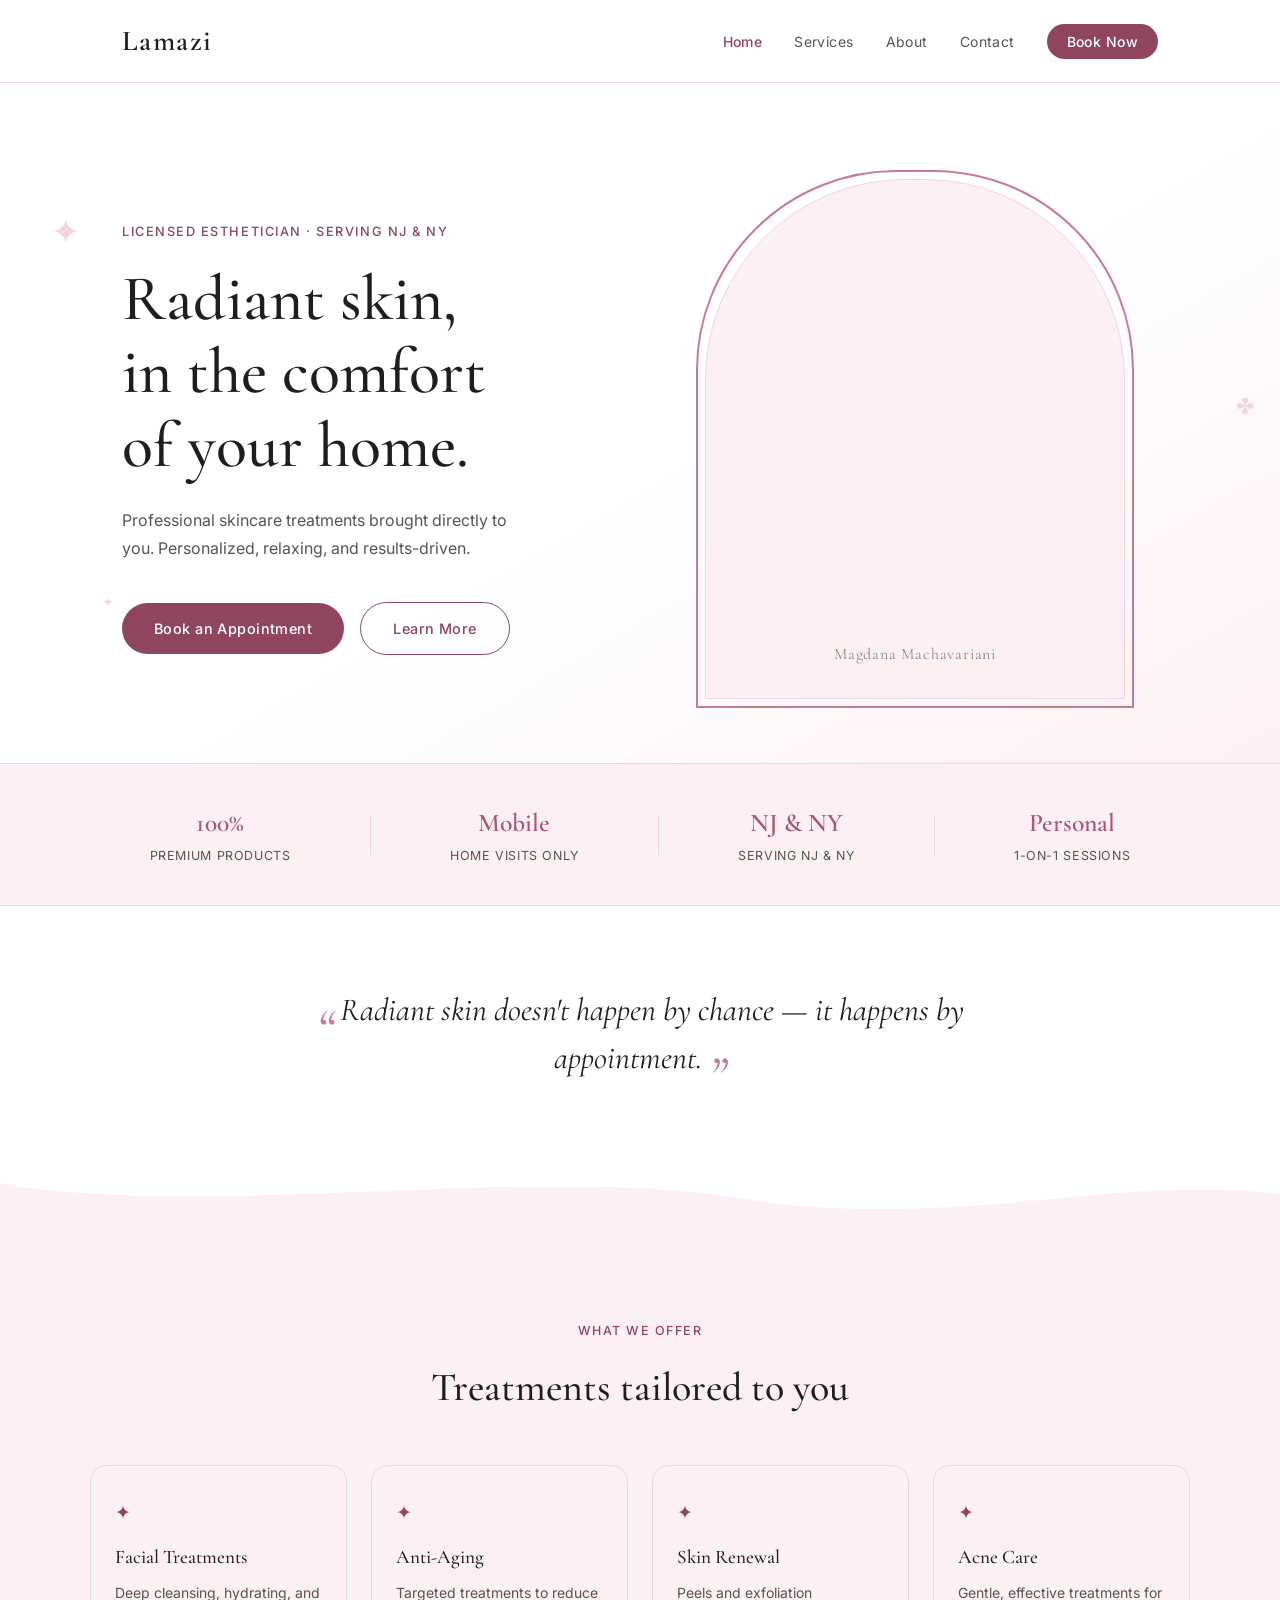
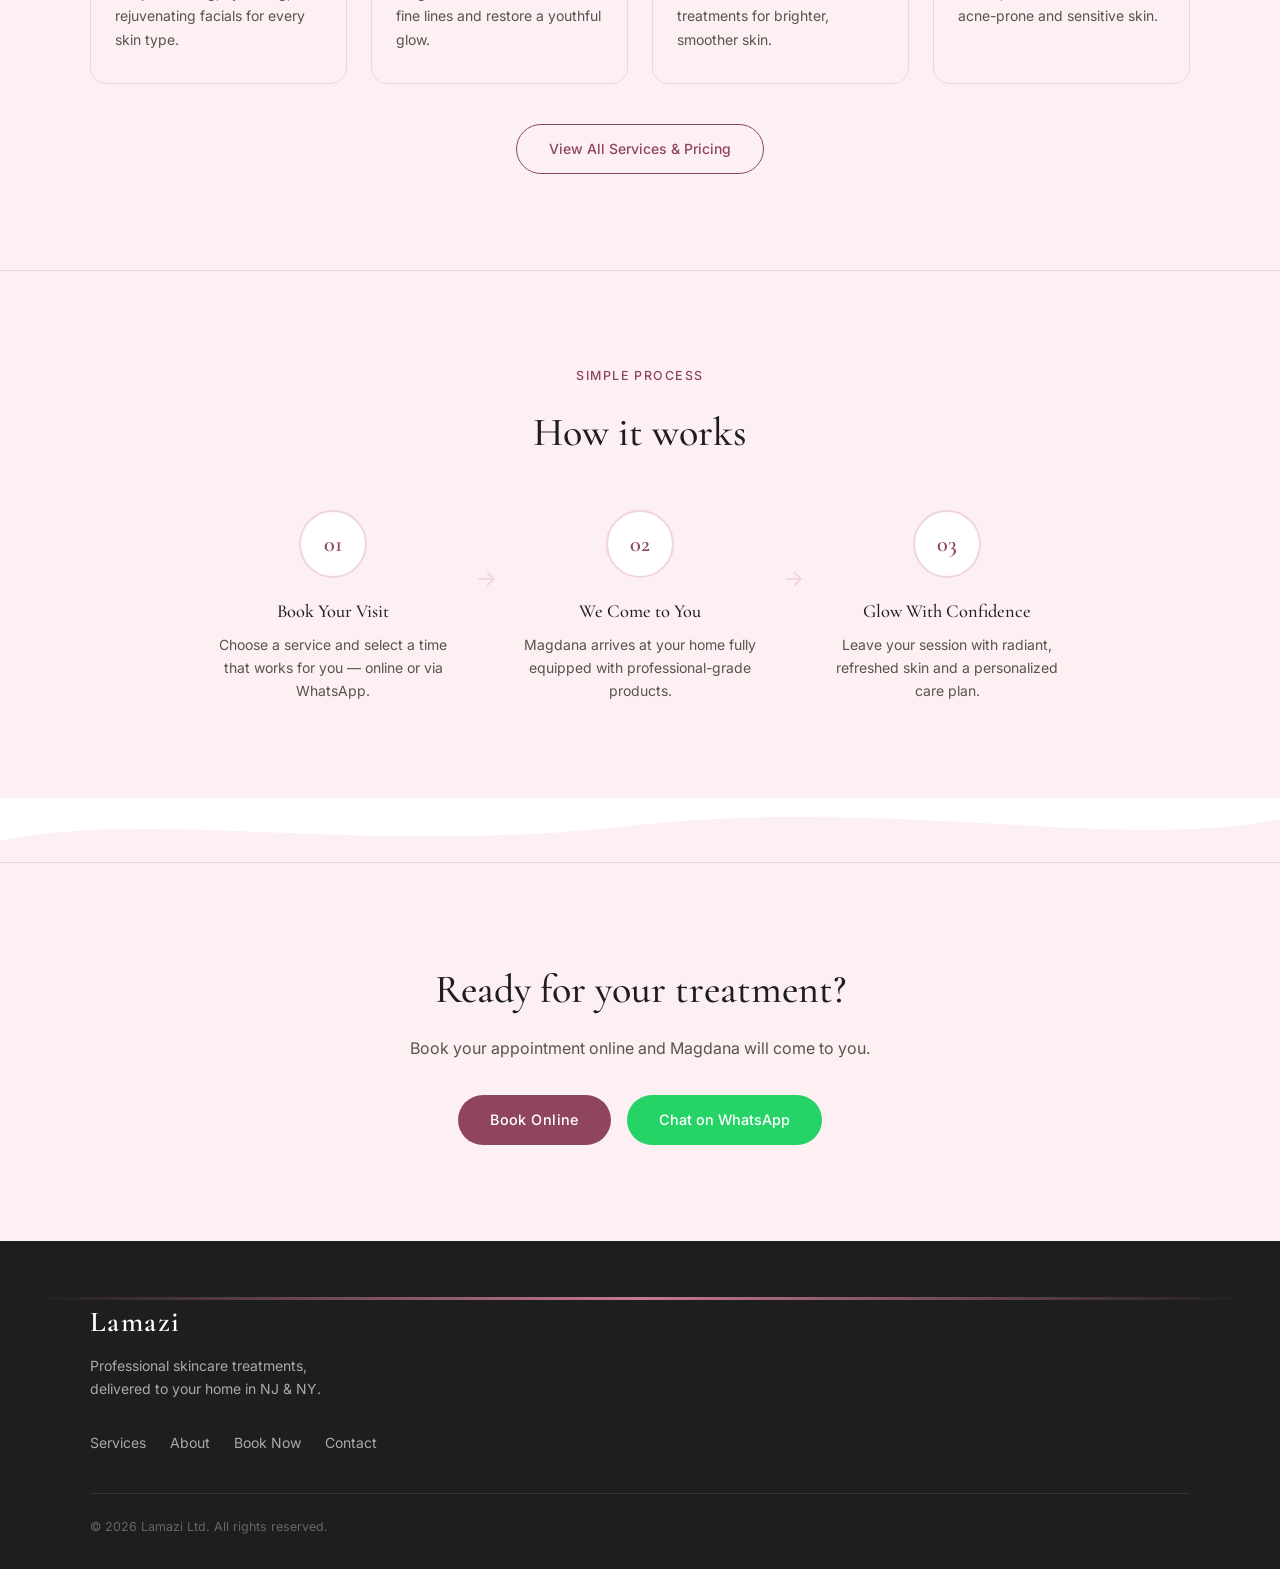
==== commit 2ccb76db: "Standardize service area messaging" ====
--- a/index.html
+++ b/index.html
@@ -4,18 +4,18 @@
   <meta charset="UTF-8" />
   <meta name="viewport" content="width=device-width, initial-scale=1.0"/>
   <title>Lamazi | Skincare by Magdana Machavariani</title>
-  <meta name="description" content="Lamazi brings personalized skincare and facial treatments to clients at home in Brielle and nearby New Jersey communities." />
+  <meta name="description" content="Lamazi brings personalized skincare and facial treatments to clients at home throughout NJ & NY." />
   <meta name="robots" content="index, follow" />
   <meta name="theme-color" content="#A85870" />
   <link rel="canonical" href="https://lamazi.netlify.app/" />
   <meta property="og:type" content="website" />
   <meta property="og:site_name" content="Lamazi" />
   <meta property="og:title" content="Lamazi | Skincare by Magdana Machavariani" />
-  <meta property="og:description" content="Personalized skincare and facial treatments brought directly to your home in the Brielle, New Jersey area." />
+  <meta property="og:description" content="Personalized skincare and facial treatments brought directly to your home throughout NJ & NY." />
   <meta property="og:url" content="https://lamazi.netlify.app/" />
   <meta name="twitter:card" content="summary" />
   <meta name="twitter:title" content="Lamazi | Skincare by Magdana Machavariani" />
-  <meta name="twitter:description" content="Personalized mobile skincare treatments in Brielle, New Jersey." />
+  <meta name="twitter:description" content="Personalized mobile skincare treatments throughout NJ & NY." />
   <link rel="icon" href="/favicon.svg" type="image/svg+xml" />
   <link rel="preconnect" href="https://fonts.googleapis.com" />
   <link rel="preconnect" href="https://fonts.gstatic.com" crossorigin />
@@ -27,16 +27,21 @@
       "@type": "HealthAndBeautyBusiness",
       "name": "Lamazi",
       "url": "https://lamazi.netlify.app/",
-      "description": "Mobile skincare treatments in Brielle, New Jersey.",
+      "description": "Mobile skincare treatments throughout NJ & NY.",
       "founder": {
         "@type": "Person",
         "name": "Magdana Machavariani"
       },
-      "areaServed": {
-        "@type": "City",
-        "name": "Brielle",
-        "addressRegion": "NJ"
-      },
+      "areaServed": [
+        {
+          "@type": "State",
+          "name": "New Jersey"
+        },
+        {
+          "@type": "State",
+          "name": "New York"
+        }
+      ],
       "priceRange": "$$"
     }
   </script>
@@ -71,7 +76,7 @@
     <span class="hero-deco" aria-hidden="true">✦</span>
     <section class="hero">
       <div class="hero-content">
-        <p class="hero-eyebrow">Licensed Esthetician · Brielle, New Jersey</p>
+        <p class="hero-eyebrow">Licensed Esthetician · Serving NJ & NY</p>
         <h1 class="hero-title">Radiant skin,<br/>in the comfort<br/>of your home.</h1>
         <p class="hero-sub">Professional skincare treatments brought directly to you. Personalized, relaxing, and results-driven.</p>
         <div class="hero-ctas">
@@ -207,7 +212,7 @@
     <div class="footer-container">
       <div class="footer-brand">
         <span class="logo">Lamazi</span>
-        <p>Professional skincare treatments,<br/>delivered to your home in New Jersey.</p>
+        <p>Professional skincare treatments,<br/>delivered to your home in NJ & NY.</p>
       </div>
       <nav class="footer-links" aria-label="Footer navigation">
         <a href="services.html">Services</a>
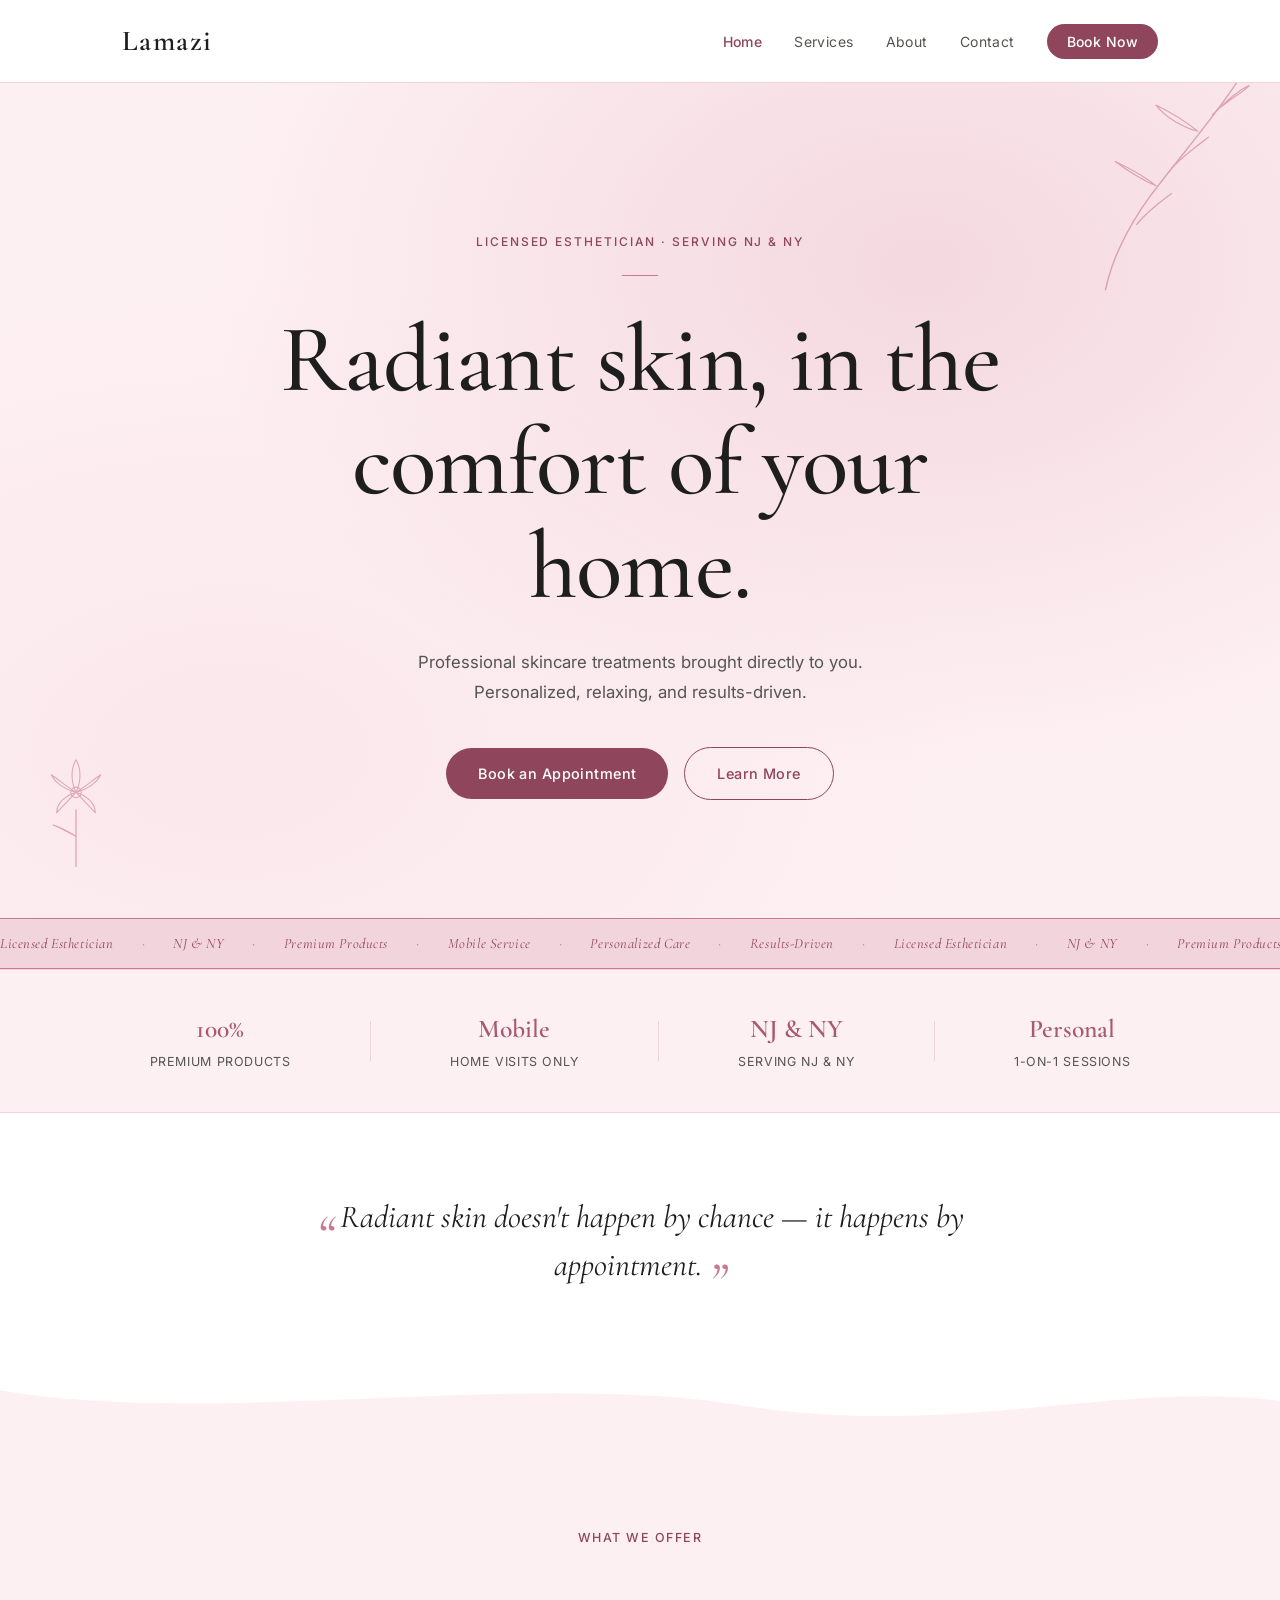
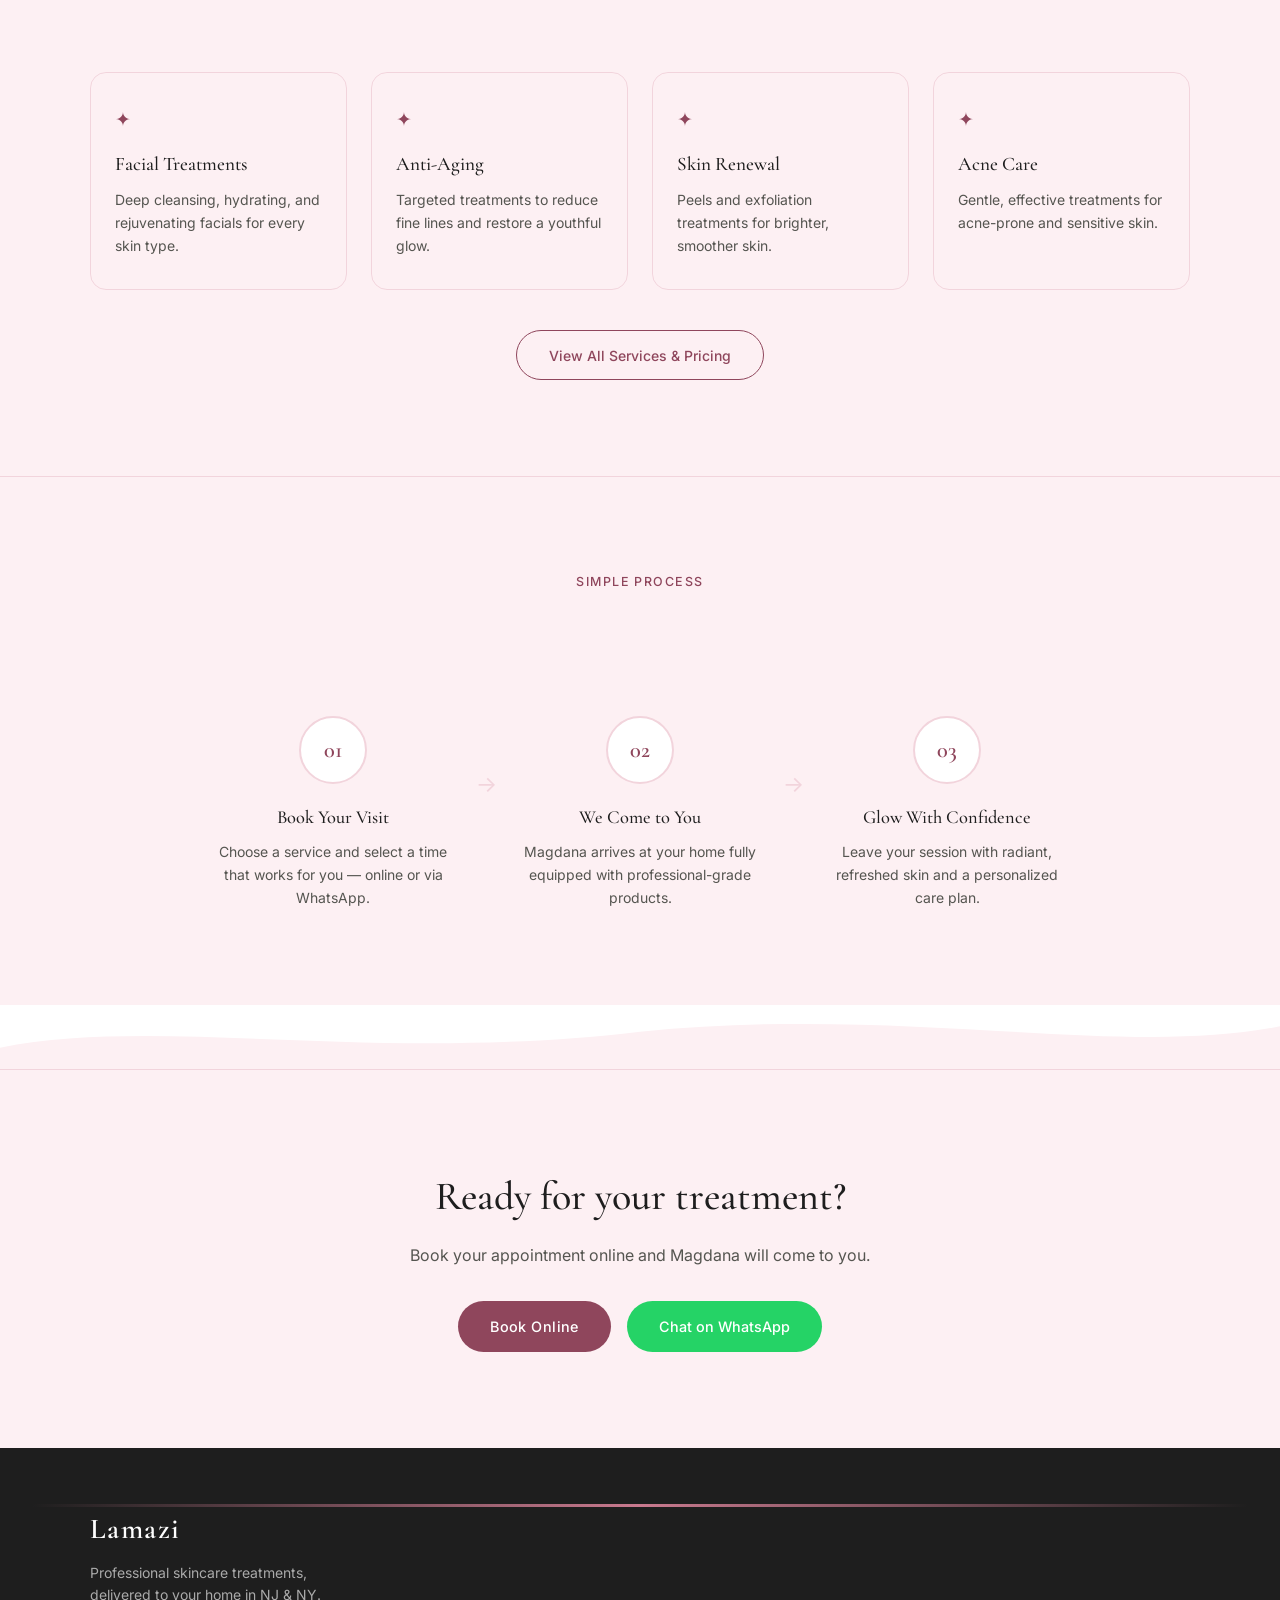
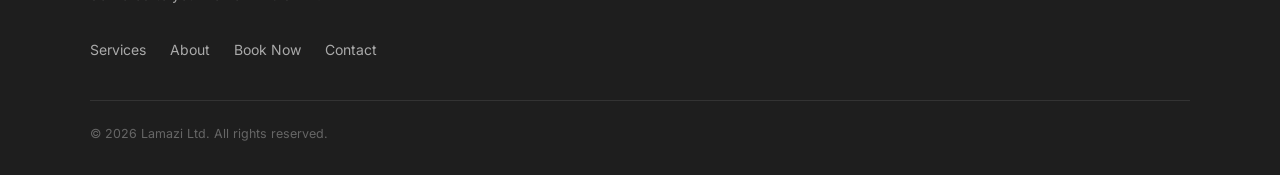
==== commit 4c9d3f75: "Refine homepage with editorial hero and richer animations Replaces the templated 2-column hero with " ====
--- a/index.html
+++ b/index.html
@@ -71,25 +71,61 @@
   <main id="main-content">
   <!-- HERO SECTION -->
   <div class="hero-wrap">
-    <span class="hero-deco" aria-hidden="true">✦</span>
-    <span class="hero-deco" aria-hidden="true">✤</span>
-    <span class="hero-deco" aria-hidden="true">✦</span>
+    <!-- Botanical: upper-right sprig -->
+    <svg class="botanical botanical--tr" viewBox="0 0 180 240" fill="none" xmlns="http://www.w3.org/2000/svg" aria-hidden="true" focusable="false">
+      <path d="M155 12 C130 50 95 90 65 130 C45 158 28 188 20 225" stroke="var(--pink-accent)" stroke-width="1.5" stroke-linecap="round"/>
+      <path d="M130 45 C145 30 162 22 168 15 C155 20 140 35 130 45Z" stroke="var(--pink-accent)" stroke-width="1.2" fill="none" stroke-linejoin="round"/>
+      <path d="M115 62 C98 48 82 40 72 35 C82 48 100 58 115 62Z" stroke="var(--pink-accent)" stroke-width="1.2" fill="none" stroke-linejoin="round"/>
+      <path d="M88 100 C102 85 118 75 126 68 C112 78 96 92 88 100Z" stroke="var(--pink-accent)" stroke-width="1.2" fill="none" stroke-linejoin="round"/>
+      <path d="M72 118 C56 105 40 98 30 93 C42 102 58 112 72 118Z" stroke="var(--pink-accent)" stroke-width="1.2" fill="none" stroke-linejoin="round"/>
+      <path d="M52 158 C65 142 80 132 88 126 C74 136 58 150 52 158Z" stroke="var(--pink-accent)" stroke-width="1.2" fill="none" stroke-linejoin="round"/>
+    </svg>
+    <!-- Botanical: lower-left flower -->
+    <svg class="botanical botanical--bl" viewBox="0 0 100 140" fill="none" xmlns="http://www.w3.org/2000/svg" aria-hidden="true" focusable="false">
+      <path d="M50 140 C50 115 50 95 50 75" stroke="var(--pink-accent)" stroke-width="1.5" stroke-linecap="round"/>
+      <path d="M50 105 C40 98 30 94 24 92 C34 96 44 102 50 105Z" stroke="var(--pink-accent)" stroke-width="1.2" fill="none" stroke-linejoin="round"/>
+      <path d="M50 55 C44 42 44 28 50 18 C56 28 56 42 50 55Z" stroke="var(--pink-accent)" stroke-width="1.2" fill="none" stroke-linejoin="round"/>
+      <path d="M50 55 C62 52 74 44 78 35 C68 42 58 50 50 55Z" stroke="var(--pink-accent)" stroke-width="1.2" fill="none" stroke-linejoin="round"/>
+      <path d="M50 55 C62 58 72 68 72 78 C62 68 55 60 50 55Z" stroke="var(--pink-accent)" stroke-width="1.2" fill="none" stroke-linejoin="round"/>
+      <path d="M50 55 C38 58 28 68 28 78 C38 68 45 60 50 55Z" stroke="var(--pink-accent)" stroke-width="1.2" fill="none" stroke-linejoin="round"/>
+      <path d="M50 55 C38 52 26 44 22 35 C32 42 42 50 50 55Z" stroke="var(--pink-accent)" stroke-width="1.2" fill="none" stroke-linejoin="round"/>
+      <circle cx="50" cy="55" r="6" stroke="var(--pink-accent)" stroke-width="1.2" fill="none"/>
+    </svg>
+
     <section class="hero">
-      <div class="hero-content">
-        <p class="hero-eyebrow">Licensed Esthetician · Serving NJ & NY</p>
-        <h1 class="hero-title">Radiant skin,<br/>in the comfort<br/>of your home.</h1>
+      <div class="hero-inner">
+        <p class="hero-eyebrow">Licensed Esthetician · Serving NJ &amp; NY</p>
+        <div class="hero-rule" aria-hidden="true"></div>
+        <h1 class="hero-title">Radiant skin, in the comfort of your home.</h1>
         <p class="hero-sub">Professional skincare treatments brought directly to you. Personalized, relaxing, and results-driven.</p>
         <div class="hero-ctas">
           <a href="booking.html" class="btn-primary">Book an Appointment</a>
           <a href="about.html" class="btn-ghost">Learn More</a>
         </div>
       </div>
-      <div class="hero-image">
-        <div class="image-placeholder">
-          <span>Magdana Machavariani</span>
-        </div>
-      </div>
     </section>
+  </div>
+
+  <!-- MARQUEE TICKER -->
+  <div class="marquee-wrap" aria-hidden="true">
+    <div class="marquee-track">
+      <div class="marquee-content">
+        <span>Licensed Esthetician</span><span class="marquee-sep">·</span>
+        <span>NJ &amp; NY</span><span class="marquee-sep">·</span>
+        <span>Premium Products</span><span class="marquee-sep">·</span>
+        <span>Mobile Service</span><span class="marquee-sep">·</span>
+        <span>Personalized Care</span><span class="marquee-sep">·</span>
+        <span>Results-Driven</span><span class="marquee-sep">·</span>
+      </div>
+      <div class="marquee-content">
+        <span>Licensed Esthetician</span><span class="marquee-sep">·</span>
+        <span>NJ &amp; NY</span><span class="marquee-sep">·</span>
+        <span>Premium Products</span><span class="marquee-sep">·</span>
+        <span>Mobile Service</span><span class="marquee-sep">·</span>
+        <span>Personalized Care</span><span class="marquee-sep">·</span>
+        <span>Results-Driven</span><span class="marquee-sep">·</span>
+      </div>
+    </div>
   </div>
 
   <!-- TRUST BAR -->
@@ -133,7 +169,7 @@
   <section class="services-preview" style="background: var(--pink-light);">
     <div class="section-container">
       <p class="section-eyebrow reveal">What we offer</p>
-      <h2 class="section-title reveal">Treatments tailored to you</h2>
+      <h2 class="section-title reveal-clip">Treatments tailored to you</h2>
       <div class="services-grid">
         <div class="service-card reveal">
           <div class="service-icon" aria-hidden="true">✦</div>
@@ -164,7 +200,7 @@
   <section class="how-it-works">
     <div class="section-container">
       <p class="section-eyebrow reveal">Simple process</p>
-      <h2 class="section-title reveal">How it works</h2>
+      <h2 class="section-title reveal-clip">How it works</h2>
       <div class="hiw-steps">
         <div class="hiw-step reveal">
           <div class="hiw-circle">01</div>
--- a/style.css
+++ b/style.css
@@ -131,39 +131,53 @@
   
   /* === HERO === */
   .hero {
-    max-width: 1100px;
+    min-height: calc(100vh - 65px);
+    display: flex;
+    align-items: center;
+    justify-content: center;
+    padding: 8rem 2rem 6rem;
+    text-align: center;
+  }
+
+  .hero-inner {
+    max-width: 760px;
     margin: 0 auto;
-    padding: 6rem 2rem 4rem;
-    display: grid;
-    grid-template-columns: 1fr 1fr;
-    gap: 4rem;
-    align-items: center;
-  }
-  
+    position: relative;
+    z-index: 1;
+  }
+
   .hero-eyebrow {
-    font-size: 0.8rem;
-    letter-spacing: 0.12em;
+    font-size: 0.75rem;
+    letter-spacing: 0.16em;
     text-transform: uppercase;
     color: var(--pink-deep);
-    margin-bottom: 1.25rem;
-    font-weight: 500;
-  }
-  
+    margin-bottom: 0;
+    font-weight: 500;
+  }
+
+  .hero-rule {
+    width: 36px;
+    height: 1px;
+    background: var(--pink-accent);
+    margin: 1.5rem auto 2rem;
+  }
+
   .hero-title {
     font-family: var(--font-serif);
-    font-size: 4rem;
-    font-weight: 500;
-    line-height: 1.15;
-    color: var(--text-dark);
-    margin-bottom: 1.5rem;
-  }
-  
+    font-size: 6rem;
+    font-weight: 500;
+    line-height: 1.08;
+    color: var(--text-dark);
+    margin-bottom: 1.75rem;
+    letter-spacing: -0.01em;
+  }
+
   .hero-sub {
-    font-size: 1rem;
-    color: var(--text-mid);
-    line-height: 1.75;
-    max-width: 420px;
-    margin-bottom: 2.5rem;
+    font-size: 1.05rem;
+    color: var(--text-mid);
+    line-height: 1.8;
+    max-width: 460px;
+    margin: 0 auto 2.5rem;
   }
   
   .btn-primary {
@@ -185,29 +199,6 @@
     box-shadow: 0 6px 20px rgba(168,88,112,0.25);
   }
   
-  .hero-image {
-    display: flex;
-    justify-content: center;
-  }
-  
-  .image-placeholder {
-    width: 420px;
-    height: 520px;
-    background: var(--pink-light);
-    border-radius: 200px 200px 0 0;
-    display: flex;
-    align-items: flex-end;
-    justify-content: center;
-    padding-bottom: 2rem;
-    border: 1px solid var(--pink-mid);
-  }
-  
-  .image-placeholder span {
-    font-family: var(--font-serif);
-    font-size: 1rem;
-    color: var(--text-light);
-    letter-spacing: 0.05em;
-  }
   
   /* === TRUST BAR === */
   .trust-bar {
@@ -1129,53 +1120,21 @@
     to   { opacity: 1; transform: none; }
   }
   .hero-eyebrow { animation: slide-down 0.6s ease both; }
-  .hero-title   { animation: fade-up 0.6s 0.15s ease both; }
-  .hero-sub     { animation: fade-up 0.6s 0.3s ease both; }
-  .hero-ctas    { animation: fade-up 0.6s 0.45s ease both; }
+  .hero-rule    { animation: fade-up 0.6s 0.2s ease both; }
+  .hero-sub     { animation: fade-up 0.6s 0.55s ease both; }
+  .hero-ctas    { animation: fade-up 0.6s 0.7s ease both; }
   .page-header .section-eyebrow { animation: slide-down 0.5s ease both; }
   .page-header .page-title      { animation: fade-up 0.5s 0.1s ease both; }
   .page-header .page-subtitle   { animation: fade-up 0.5s 0.2s ease both; }
 
   /* === HERO SECTION WRAPPER === */
   .hero-wrap {
-    background: linear-gradient(150deg, #fff 55%, var(--pink-light) 100%);
+    background:
+      radial-gradient(ellipse at 72% 22%, rgba(242,212,220,0.85) 0%, transparent 55%),
+      radial-gradient(ellipse at 18% 80%, rgba(249,227,233,0.7) 0%, transparent 50%),
+      #FDF0F3;
     position: relative;
     overflow: hidden;
-  }
-
-  /* === HERO DECORATIVE FLOATS === */
-  @keyframes deco-float {
-    0%, 100% { transform: translateY(0) rotate(0deg); }
-    50%       { transform: translateY(-18px) rotate(8deg); }
-  }
-  .hero-deco {
-    position: absolute;
-    color: var(--pink-mid);
-    pointer-events: none;
-    user-select: none;
-    animation: deco-float 6s ease-in-out infinite;
-    font-style: normal;
-  }
-  .hero-deco:nth-child(1) { top: 18%; left: 4%;   font-size: 2.2rem; animation-duration: 6s; }
-  .hero-deco:nth-child(2) { top: 45%; right: 2%;  font-size: 1.4rem; animation-duration: 8s; animation-delay: -3s; }
-  .hero-deco:nth-child(3) { bottom: 22%; left: 8%; font-size: 0.9rem; animation-duration: 7s; animation-delay: -1.5s; }
-
-  /* === PULSING RING ON HERO IMAGE === */
-  @keyframes pulse-ring {
-    0%   { transform: scale(1);    opacity: 0.45; }
-    100% { transform: scale(1.1);  opacity: 0; }
-  }
-  .image-placeholder {
-    position: relative;
-  }
-  .image-placeholder::before {
-    content: '';
-    position: absolute;
-    inset: -10px;
-    border-radius: 200px 200px 0 0;
-    border: 2px solid var(--pink-accent);
-    animation: pulse-ring 2.5s ease-out infinite;
-    pointer-events: none;
   }
 
   /* === GHOST BUTTON === */
@@ -1205,6 +1164,7 @@
     gap: 1rem;
     flex-wrap: wrap;
     align-items: center;
+    justify-content: center;
   }
 
   /* === NAV LINK UNDERLINE SLIDE === */
@@ -1238,11 +1198,9 @@
   }
 
   /* === IMAGE CONTAINER HOVER === */
-  .image-placeholder,
   .about-photo-placeholder {
     transition: box-shadow 0.3s ease;
   }
-  .image-placeholder:hover,
   .about-photo-placeholder:hover {
     box-shadow: 0 8px 32px rgba(168,88,112,0.15);
   }
@@ -1399,21 +1357,17 @@
       animation-duration: 0.01ms !important;
       animation-iteration-count: 1 !important;
     }
+    .word-span { animation: none !important; opacity: 1 !important; }
+    .marquee-track { animation: none; }
   }
   @media (max-width: 768px) {
   /* HERO */
   .hero {
-    grid-template-columns: 1fr;
-    padding: 3rem 1.5rem;
-    text-align: center;
-  }
-  .hero-title { font-size: 2.75rem; }
+    padding: 5rem 1.5rem 4rem;
+    min-height: unset;
+  }
+  .hero-title { font-size: 3.2rem; letter-spacing: -0.005em; }
   .hero-sub { max-width: 100%; }
-  .hero-image { order: -1; }
-  .image-placeholder {
-    width: 280px;
-    height: 340px;
-  }
 
   /* SERVICES */
   .services-grid { grid-template-columns: 1fr 1fr; }
@@ -1505,7 +1459,8 @@
   .form-row { grid-template-columns: 1fr; }
 
   /* New sections on mobile */
-  .hero-deco { display: none; }
+  .botanical--tr { width: 100px; right: -8px; top: -5px; }
+  .botanical--bl { width: 58px; }
   .quote-text { font-size: 1.5rem; }
   .hiw-steps { flex-direction: column; align-items: center; gap: 1rem; }
   .hiw-step { padding: 0; width: 100%; max-width: 320px; }
@@ -1516,4 +1471,98 @@
 @media (min-width: 769px) {
   .hamburger { display: none; }
 }
-  
+
+/* === BOTANICAL SVG DECORATIONS === */
+@keyframes botanical-in {
+  from { opacity: 0; transform: scale(0.88); }
+  to   { opacity: 0.6; transform: scale(1); }
+}
+.botanical {
+  position: absolute;
+  pointer-events: none;
+  user-select: none;
+  animation: botanical-in 1.4s 0.5s cubic-bezier(0.16, 1, 0.3, 1) both;
+}
+.botanical--tr {
+  top: -12px;
+  right: 1.5%;
+  width: 175px;
+  height: auto;
+}
+.botanical--bl {
+  bottom: 6%;
+  left: 2.5%;
+  width: 88px;
+  height: auto;
+}
+
+/* === MARQUEE TICKER === */
+.marquee-wrap {
+  overflow: hidden;
+  background: var(--pink-mid);
+  border-top: 1px solid var(--pink-accent);
+  border-bottom: 1px solid var(--pink-accent);
+  padding: 0.8rem 0;
+}
+.marquee-track {
+  display: flex;
+  width: max-content;
+  animation: marquee-scroll 30s linear infinite;
+}
+.marquee-content {
+  display: flex;
+  align-items: center;
+  gap: 1.75rem;
+  padding-right: 1.75rem;
+  white-space: nowrap;
+}
+.marquee-content span {
+  font-family: var(--font-serif);
+  font-style: italic;
+  font-size: 0.9rem;
+  color: var(--pink-deep);
+  letter-spacing: 0.04em;
+}
+.marquee-sep {
+  color: var(--pink-accent) !important;
+  font-style: normal !important;
+  font-size: 1rem !important;
+}
+@keyframes marquee-scroll {
+  from { transform: translateX(0); }
+  to   { transform: translateX(-50%); }
+}
+
+/* === WORD STAGGER ANIMATION === */
+@keyframes word-reveal {
+  from { opacity: 0; transform: translateY(18px); }
+  to   { opacity: 1; transform: none; }
+}
+.word-span {
+  display: inline-block;
+  opacity: 0;
+  animation: word-reveal 0.65s cubic-bezier(0.16, 1, 0.3, 1) both;
+}
+
+/* === CLIP-PATH SECTION TITLE REVEAL === */
+.reveal-clip {
+  clip-path: inset(0 0 100% 0);
+  transition: clip-path 0.75s cubic-bezier(0.16, 1, 0.3, 1);
+}
+.reveal-clip.visible {
+  clip-path: inset(0 0 0% 0);
+}
+
+/* === TRUST BAR STAGGER === */
+.trust-item.reveal:nth-child(1) { transition-delay: 0ms; }
+.trust-item.reveal:nth-child(3) { transition-delay: 110ms; }
+.trust-item.reveal:nth-child(5) { transition-delay: 220ms; }
+.trust-item.reveal:nth-child(7) { transition-delay: 330ms; }
+
+/* === SERVICE CARD 3D TILT === */
+.service-card {
+  transform-style: preserve-3d;
+  will-change: transform;
+  transition: transform 0.25s ease, box-shadow 0.25s ease;
+}
+  
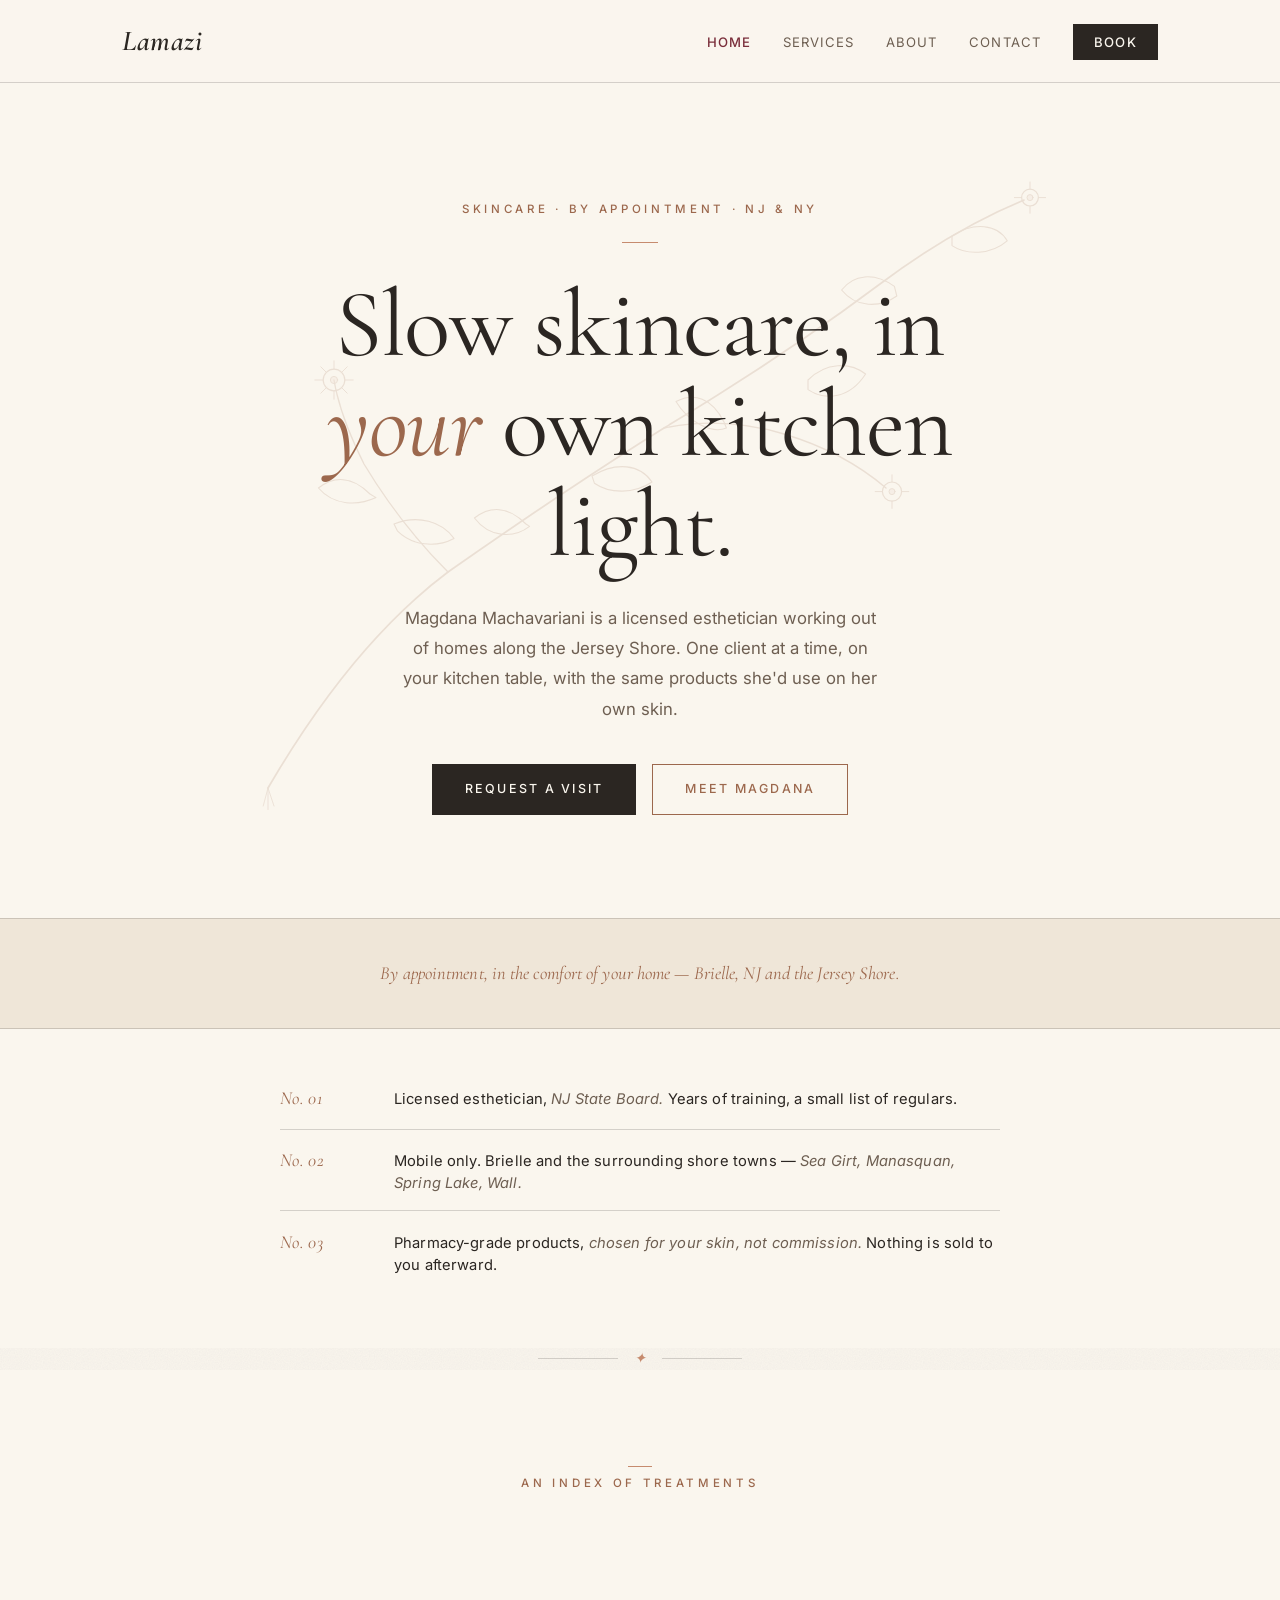
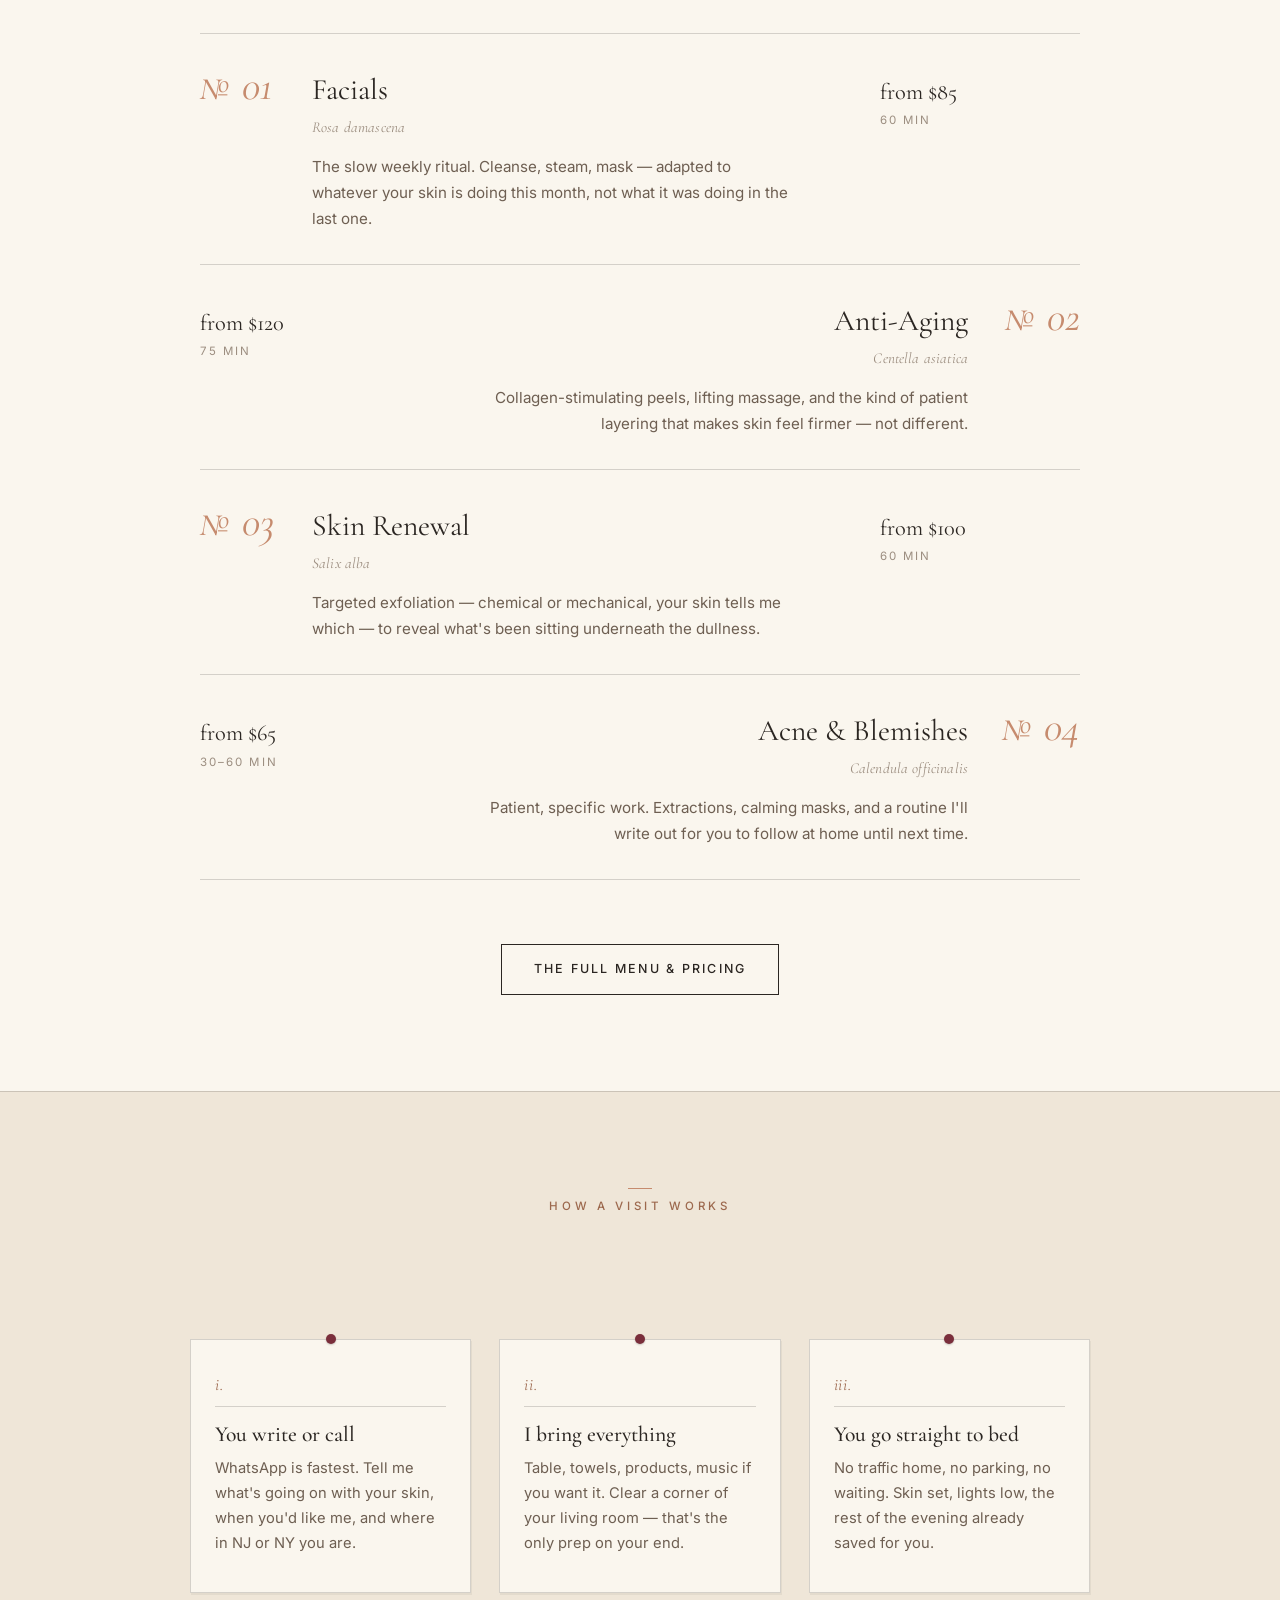
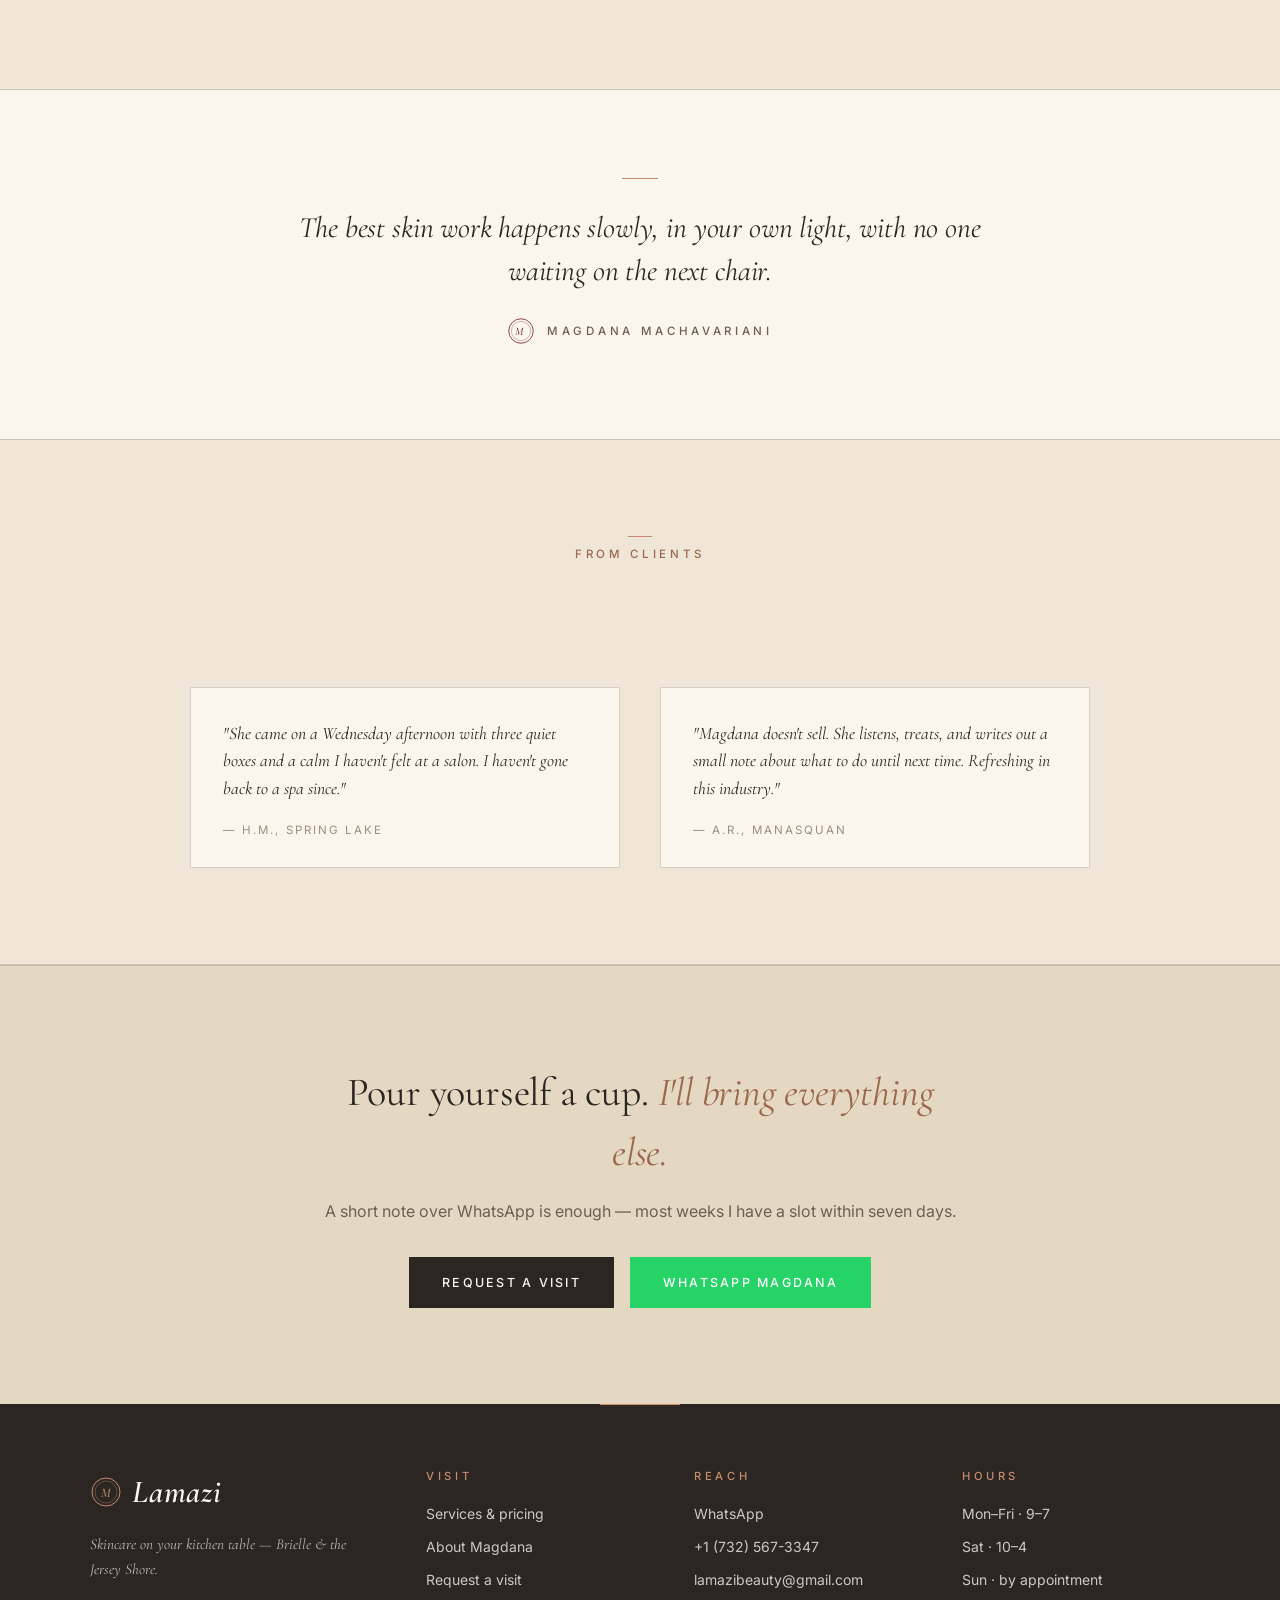
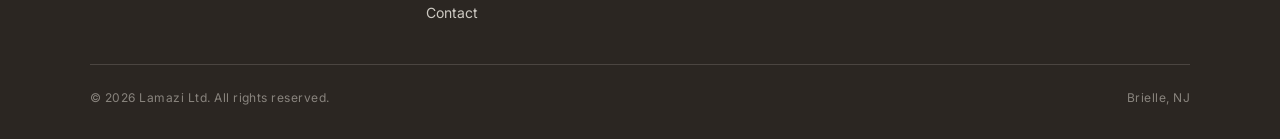
==== commit db3e86fb: "Reframe site as a botanical apothecary practice Replace the pink-template look with a warm, paper-gr" ====
--- a/index.html
+++ b/index.html
@@ -6,7 +6,7 @@
   <title>Lamazi | Skincare by Magdana Machavariani</title>
   <meta name="description" content="Lamazi brings personalized skincare and facial treatments to clients at home throughout NJ & NY." />
   <meta name="robots" content="index, follow" />
-  <meta name="theme-color" content="#A85870" />
+  <meta name="theme-color" content="#FAF6EE" />
   <link rel="canonical" href="https://lamazi.netlify.app/" />
   <meta property="og:type" content="website" />
   <meta property="og:site_name" content="Lamazi" />
@@ -20,7 +20,7 @@
   <link rel="preconnect" href="https://fonts.googleapis.com" />
   <link rel="preconnect" href="https://fonts.gstatic.com" crossorigin />
   <link rel="stylesheet" href="style.css" />
-  <link href="https://fonts.googleapis.com/css2?family=Cormorant+Garamond:wght@400;500;600&family=Inter:wght@300;400;500&display=swap" rel="stylesheet"/>
+  <link href="https://fonts.googleapis.com/css2?family=Cormorant+Garamond:ital,wght@0,400;0,500;0,600;1,400;1,500&family=Inter:wght@300;400;500&display=swap" rel="stylesheet"/>
   <script type="application/ld+json">
     {
       "@context": "https://schema.org",
@@ -33,14 +33,8 @@
         "name": "Magdana Machavariani"
       },
       "areaServed": [
-        {
-          "@type": "State",
-          "name": "New Jersey"
-        },
-        {
-          "@type": "State",
-          "name": "New York"
-        }
+        { "@type": "State", "name": "New Jersey" },
+        { "@type": "State", "name": "New York" }
       ],
       "priceRange": "$$"
     }
@@ -49,7 +43,7 @@
 <body>
   <a class="skip-link" href="#main-content">Skip to main content</a>
 
- <!-- NAVIGATION -->
+  <!-- NAVIGATION -->
   <nav class="navbar" aria-label="Primary navigation">
     <div class="nav-container">
       <a href="index.html" class="logo" aria-label="Lamazi home">Lamazi</a>
@@ -63,181 +57,232 @@
         <li><a href="services.html">Services</a></li>
         <li><a href="about.html">About</a></li>
         <li><a href="contact.html">Contact</a></li>
-        <li><a href="booking.html" class="nav-cta">Book Now</a></li>
+        <li><a href="booking.html" class="nav-cta">Book</a></li>
       </ul>
     </div>
   </nav>
 
   <main id="main-content">
-  <!-- HERO SECTION -->
+
+  <!-- HERO -->
   <div class="hero-wrap">
-    <!-- Botanical: upper-right sprig -->
-    <svg class="botanical botanical--tr" viewBox="0 0 180 240" fill="none" xmlns="http://www.w3.org/2000/svg" aria-hidden="true" focusable="false">
-      <path d="M155 12 C130 50 95 90 65 130 C45 158 28 188 20 225" stroke="var(--pink-accent)" stroke-width="1.5" stroke-linecap="round"/>
-      <path d="M130 45 C145 30 162 22 168 15 C155 20 140 35 130 45Z" stroke="var(--pink-accent)" stroke-width="1.2" fill="none" stroke-linejoin="round"/>
-      <path d="M115 62 C98 48 82 40 72 35 C82 48 100 58 115 62Z" stroke="var(--pink-accent)" stroke-width="1.2" fill="none" stroke-linejoin="round"/>
-      <path d="M88 100 C102 85 118 75 126 68 C112 78 96 92 88 100Z" stroke="var(--pink-accent)" stroke-width="1.2" fill="none" stroke-linejoin="round"/>
-      <path d="M72 118 C56 105 40 98 30 93 C42 102 58 112 72 118Z" stroke="var(--pink-accent)" stroke-width="1.2" fill="none" stroke-linejoin="round"/>
-      <path d="M52 158 C65 142 80 132 88 126 C74 136 58 150 52 158Z" stroke="var(--pink-accent)" stroke-width="1.2" fill="none" stroke-linejoin="round"/>
-    </svg>
-    <!-- Botanical: lower-left flower -->
-    <svg class="botanical botanical--bl" viewBox="0 0 100 140" fill="none" xmlns="http://www.w3.org/2000/svg" aria-hidden="true" focusable="false">
-      <path d="M50 140 C50 115 50 95 50 75" stroke="var(--pink-accent)" stroke-width="1.5" stroke-linecap="round"/>
-      <path d="M50 105 C40 98 30 94 24 92 C34 96 44 102 50 105Z" stroke="var(--pink-accent)" stroke-width="1.2" fill="none" stroke-linejoin="round"/>
-      <path d="M50 55 C44 42 44 28 50 18 C56 28 56 42 50 55Z" stroke="var(--pink-accent)" stroke-width="1.2" fill="none" stroke-linejoin="round"/>
-      <path d="M50 55 C62 52 74 44 78 35 C68 42 58 50 50 55Z" stroke="var(--pink-accent)" stroke-width="1.2" fill="none" stroke-linejoin="round"/>
-      <path d="M50 55 C62 58 72 68 72 78 C62 68 55 60 50 55Z" stroke="var(--pink-accent)" stroke-width="1.2" fill="none" stroke-linejoin="round"/>
-      <path d="M50 55 C38 58 28 68 28 78 C38 68 45 60 50 55Z" stroke="var(--pink-accent)" stroke-width="1.2" fill="none" stroke-linejoin="round"/>
-      <path d="M50 55 C38 52 26 44 22 35 C32 42 42 50 50 55Z" stroke="var(--pink-accent)" stroke-width="1.2" fill="none" stroke-linejoin="round"/>
-      <circle cx="50" cy="55" r="6" stroke="var(--pink-accent)" stroke-width="1.2" fill="none"/>
-    </svg>
+    <div class="hero-botanical" aria-hidden="true">
+      <svg viewBox="0 0 800 600" xmlns="http://www.w3.org/2000/svg" fill="none">
+        <g stroke="#9C684D" stroke-linecap="round" stroke-linejoin="round">
+          <!-- Main trailing stem -->
+          <path d="M 90 540 Q 160 420, 240 360 Q 340 290, 420 240 Q 520 180, 600 120 Q 660 75, 720 50" stroke-width="1.4"/>
+          <!-- Branch up-left -->
+          <path d="M 240 360 Q 200 320, 170 270 Q 150 230, 145 200" stroke-width="1.1"/>
+          <!-- Branch out -->
+          <path d="M 420 240 Q 470 230, 520 245 Q 570 260, 605 290" stroke-width="1.1"/>
+          <!-- Leaves cluster 1 -->
+          <path d="M 175 295 C 160 280, 145 280, 132 290 C 145 305, 165 305, 180 298 Z" stroke-width="0.9"/>
+          <path d="M 195 320 C 215 312, 235 318, 245 332 C 230 340, 210 338, 198 326 Z" stroke-width="0.9"/>
+          <!-- Leaves cluster 2 -->
+          <path d="M 305 320 C 290 305, 275 305, 262 315 C 275 332, 295 332, 308 322 Z" stroke-width="0.9"/>
+          <path d="M 360 280 C 380 268, 400 270, 410 285 C 395 295, 375 295, 362 286 Z" stroke-width="0.9"/>
+          <!-- Leaves cluster 3 -->
+          <path d="M 470 235 C 460 215, 445 210, 430 218 C 440 235, 460 245, 472 240 Z" stroke-width="0.9"/>
+          <path d="M 540 200 C 555 185, 575 185, 588 195 C 575 215, 555 218, 540 208 Z" stroke-width="0.9"/>
+          <!-- Leaves cluster 4 -->
+          <path d="M 612 122 C 595 110, 578 112, 568 125 C 580 140, 600 140, 614 130 Z" stroke-width="0.9"/>
+          <path d="M 660 80 C 678 68, 698 70, 706 84 C 692 96, 672 96, 660 88 Z" stroke-width="0.9"/>
+          <!-- Small flower 1 -->
+          <circle cx="145" cy="200" r="9" stroke-width="1"/>
+          <circle cx="145" cy="200" r="3" stroke-width="0.8" fill="#C68B6E" fill-opacity="0.4"/>
+          <path d="M 145 191 L 145 184 M 154 200 L 161 200 M 145 209 L 145 216 M 136 200 L 129 200 M 151 194 L 156 189 M 151 206 L 156 211 M 139 206 L 134 211 M 139 194 L 134 189" stroke-width="0.8"/>
+          <!-- Small flower 2 -->
+          <circle cx="610" cy="293" r="8" stroke-width="1"/>
+          <circle cx="610" cy="293" r="2.5" stroke-width="0.8" fill="#C68B6E" fill-opacity="0.4"/>
+          <path d="M 610 285 L 610 279 M 618 293 L 624 293 M 610 301 L 610 307 M 602 293 L 596 293" stroke-width="0.8"/>
+          <!-- Small flower 3 (top) -->
+          <circle cx="725" cy="48" r="7" stroke-width="1"/>
+          <circle cx="725" cy="48" r="2.5" stroke-width="0.8" fill="#C68B6E" fill-opacity="0.4"/>
+          <path d="M 725 41 L 725 35 M 732 48 L 738 48 M 725 55 L 725 61 M 718 48 L 712 48" stroke-width="0.8"/>
+          <!-- Tiny seedling base -->
+          <path d="M 90 540 L 86 555 M 90 540 L 95 555 M 90 540 L 90 558" stroke-width="0.7"/>
+        </g>
+      </svg>
+    </div>
 
     <section class="hero">
       <div class="hero-inner">
-        <p class="hero-eyebrow">Licensed Esthetician · Serving NJ &amp; NY</p>
+        <p class="hero-eyebrow">Skincare · By Appointment · NJ &amp; NY</p>
         <div class="hero-rule" aria-hidden="true"></div>
-        <h1 class="hero-title">Radiant skin, in the comfort of your home.</h1>
-        <p class="hero-sub">Professional skincare treatments brought directly to you. Personalized, relaxing, and results-driven.</p>
+        <h1 class="hero-title">Slow skincare, in <em>your</em> own kitchen light.</h1>
+        <p class="hero-sub">Magdana Machavariani is a licensed esthetician working out of homes along the Jersey Shore. One client at a time, on your kitchen table, with the same products she'd use on her own skin.</p>
         <div class="hero-ctas">
-          <a href="booking.html" class="btn-primary">Book an Appointment</a>
-          <a href="about.html" class="btn-ghost">Learn More</a>
+          <a href="booking.html" class="btn-primary">Request a visit</a>
+          <a href="about.html" class="btn-ghost">Meet Magdana</a>
         </div>
       </div>
     </section>
   </div>
 
-  <!-- MARQUEE TICKER -->
-  <div class="marquee-wrap" aria-hidden="true">
-    <div class="marquee-track">
-      <div class="marquee-content">
-        <span>Licensed Esthetician</span><span class="marquee-sep">·</span>
-        <span>NJ &amp; NY</span><span class="marquee-sep">·</span>
-        <span>Premium Products</span><span class="marquee-sep">·</span>
-        <span>Mobile Service</span><span class="marquee-sep">·</span>
-        <span>Personalized Care</span><span class="marquee-sep">·</span>
-        <span>Results-Driven</span><span class="marquee-sep">·</span>
-      </div>
-      <div class="marquee-content">
-        <span>Licensed Esthetician</span><span class="marquee-sep">·</span>
-        <span>NJ &amp; NY</span><span class="marquee-sep">·</span>
-        <span>Premium Products</span><span class="marquee-sep">·</span>
-        <span>Mobile Service</span><span class="marquee-sep">·</span>
-        <span>Personalized Care</span><span class="marquee-sep">·</span>
-        <span>Results-Driven</span><span class="marquee-sep">·</span>
-      </div>
-    </div>
-  </div>
-
-  <!-- TRUST BAR -->
-  <section class="trust-bar">
-    <div class="trust-container">
-      <div class="trust-item reveal">
-        <span class="trust-number">100%</span>
-        <span class="trust-label">Premium Products</span>
-      </div>
-      <div class="trust-divider"></div>
-      <div class="trust-item reveal">
-        <span class="trust-number">Mobile</span>
-        <span class="trust-label">Home Visits Only</span>
-      </div>
-      <div class="trust-divider"></div>
-      <div class="trust-item reveal">
-        <span class="trust-number">NJ & NY</span>
-        <span class="trust-label">Serving NJ & NY</span>
-      </div>
-      <div class="trust-divider"></div>
-      <div class="trust-item reveal">
-        <span class="trust-number">Personal</span>
-        <span class="trust-label">1-on-1 Sessions</span>
-      </div>
-    </div>
-  </section>
-
-  <!-- QUOTE SECTION -->
-  <section class="quote-section">
-    <p class="quote-text reveal">Radiant skin doesn't happen by chance — it happens by appointment.</p>
-  </section>
-
-  <!-- WAVE: quote → services -->
-  <div class="wave-divider" aria-hidden="true">
-    <svg viewBox="0 0 1200 60" preserveAspectRatio="none" xmlns="http://www.w3.org/2000/svg">
-      <path d="M0,20 C200,55 500,0 700,35 C900,65 1050,10 1200,30 L1200,60 L0,60 Z" fill="var(--pink-light)"/>
-    </svg>
-  </div>
-
-  <!-- SERVICES PREVIEW -->
-  <section class="services-preview" style="background: var(--pink-light);">
-    <div class="section-container">
-      <p class="section-eyebrow reveal">What we offer</p>
-      <h2 class="section-title reveal-clip">Treatments tailored to you</h2>
-      <div class="services-grid">
-        <div class="service-card reveal">
-          <div class="service-icon" aria-hidden="true">✦</div>
-          <h3>Facial Treatments</h3>
-          <p>Deep cleansing, hydrating, and rejuvenating facials for every skin type.</p>
-        </div>
-        <div class="service-card reveal">
-          <div class="service-icon" aria-hidden="true">✦</div>
+  <!-- EDITORIAL LINE (replaces marquee) -->
+  <section class="editorial-line" aria-label="Practice tagline">
+    <p><em>By appointment, in the comfort of your home — Brielle, NJ and the Jersey Shore.</em></p>
+  </section>
+
+  <!-- PRACTICE NOTES (replaces trust bar) -->
+  <section class="practice-notes" aria-label="Practice notes">
+    <div class="practice-notes-container">
+      <div class="practice-note reveal">
+        <span class="pn-num">No. 01</span>
+        <span class="pn-label">Licensed esthetician, <em>NJ State Board.</em> Years of training, a small list of regulars.</span>
+      </div>
+      <div class="practice-note reveal">
+        <span class="pn-num">No. 02</span>
+        <span class="pn-label">Mobile only. Brielle and the surrounding shore towns — <em>Sea Girt, Manasquan, Spring Lake, Wall.</em></span>
+      </div>
+      <div class="practice-note reveal">
+        <span class="pn-num">No. 03</span>
+        <span class="pn-label">Pharmacy-grade products, <em>chosen for your skin, not commission.</em> Nothing is sold to you afterward.</span>
+      </div>
+    </div>
+  </section>
+
+  <div class="section-rule" aria-hidden="true"><span class="mark">✦</span></div>
+
+  <!-- INDEX OF TREATMENTS (replaces 4-col grid) -->
+  <section class="treatment-index">
+    <div class="ti-header">
+      <p class="section-eyebrow reveal">An index of treatments</p>
+      <h2 class="section-title reveal-clip">A short list, <em>done well.</em></h2>
+    </div>
+
+    <div class="treatment-list">
+
+      <article class="treatment-row reveal">
+        <span class="ti-num">№ 01</span>
+        <div class="ti-body">
+          <h3>Facials</h3>
+          <p class="ti-latin">Rosa damascena</p>
+          <p>The slow weekly ritual. Cleanse, steam, mask — adapted to whatever your skin is doing this month, not what it was doing in the last one.</p>
+        </div>
+        <div class="ti-aside">
+          <span class="ti-price">from $85</span>
+          <span class="ti-duration">60 min</span>
+        </div>
+        <span class="specimen-label" aria-hidden="true">Rose · 60 min · from $85</span>
+      </article>
+
+      <article class="treatment-row ti-right reveal">
+        <span class="ti-num">№ 02</span>
+        <div class="ti-body">
           <h3>Anti-Aging</h3>
-          <p>Targeted treatments to reduce fine lines and restore a youthful glow.</p>
-        </div>
-        <div class="service-card reveal">
-          <div class="service-icon" aria-hidden="true">✦</div>
+          <p class="ti-latin">Centella asiatica</p>
+          <p>Collagen-stimulating peels, lifting massage, and the kind of patient layering that makes skin feel firmer — not different.</p>
+        </div>
+        <div class="ti-aside">
+          <span class="ti-price">from $120</span>
+          <span class="ti-duration">75 min</span>
+        </div>
+        <span class="specimen-label" aria-hidden="true">Gotu kola · 75 min · from $120</span>
+      </article>
+
+      <article class="treatment-row reveal">
+        <span class="ti-num">№ 03</span>
+        <div class="ti-body">
           <h3>Skin Renewal</h3>
-          <p>Peels and exfoliation treatments for brighter, smoother skin.</p>
-        </div>
-        <div class="service-card reveal">
-          <div class="service-icon" aria-hidden="true">✦</div>
-          <h3>Acne Care</h3>
-          <p>Gentle, effective treatments for acne-prone and sensitive skin.</p>
-        </div>
-      </div>
-      <a href="services.html" class="btn-secondary reveal">View All Services & Pricing</a>
-    </div>
-  </section>
-
-  <!-- HOW IT WORKS -->
+          <p class="ti-latin">Salix alba</p>
+          <p>Targeted exfoliation — chemical or mechanical, your skin tells me which — to reveal what's been sitting underneath the dullness.</p>
+        </div>
+        <div class="ti-aside">
+          <span class="ti-price">from $100</span>
+          <span class="ti-duration">60 min</span>
+        </div>
+        <span class="specimen-label" aria-hidden="true">Willow bark · 60 min · from $100</span>
+      </article>
+
+      <article class="treatment-row ti-right reveal">
+        <span class="ti-num">№ 04</span>
+        <div class="ti-body">
+          <h3>Acne &amp; Blemishes</h3>
+          <p class="ti-latin">Calendula officinalis</p>
+          <p>Patient, specific work. Extractions, calming masks, and a routine I'll write out for you to follow at home until next time.</p>
+        </div>
+        <div class="ti-aside">
+          <span class="ti-price">from $65</span>
+          <span class="ti-duration">30–60 min</span>
+        </div>
+        <span class="specimen-label" aria-hidden="true">Calendula · from $65</span>
+      </article>
+
+    </div>
+
+    <div class="ti-foot">
+      <a href="services.html" class="btn-secondary reveal">The full menu &amp; pricing</a>
+    </div>
+  </section>
+
+  <!-- HOW IT WORKS — pinned apothecary cards -->
   <section class="how-it-works">
     <div class="section-container">
-      <p class="section-eyebrow reveal">Simple process</p>
-      <h2 class="section-title reveal-clip">How it works</h2>
+      <p class="section-eyebrow reveal">How a visit works</p>
+      <h2 class="section-title reveal-clip">Three small steps.</h2>
       <div class="hiw-steps">
-        <div class="hiw-step reveal">
-          <div class="hiw-circle">01</div>
-          <h3>Book Your Visit</h3>
-          <p>Choose a service and select a time that works for you — online or via WhatsApp.</p>
-        </div>
-        <div class="hiw-arrow" aria-hidden="true">→</div>
-        <div class="hiw-step reveal">
-          <div class="hiw-circle">02</div>
-          <h3>We Come to You</h3>
-          <p>Magdana arrives at your home fully equipped with professional-grade products.</p>
-        </div>
-        <div class="hiw-arrow" aria-hidden="true">→</div>
-        <div class="hiw-step reveal">
-          <div class="hiw-circle">03</div>
-          <h3>Glow With Confidence</h3>
-          <p>Leave your session with radiant, refreshed skin and a personalized care plan.</p>
-        </div>
-      </div>
-    </div>
-  </section>
-
-  <!-- WAVE: how-it-works → cta -->
-  <div class="wave-divider" aria-hidden="true">
-    <svg viewBox="0 0 1200 60" preserveAspectRatio="none" xmlns="http://www.w3.org/2000/svg">
-      <path d="M0,40 C150,10 350,55 600,25 C850,0 1050,50 1200,20 L1200,60 L0,60 Z" fill="var(--pink-light)"/>
-    </svg>
-  </div>
+        <article class="hiw-card reveal">
+          <span class="hiw-numeral">i.</span>
+          <h3>You write or call</h3>
+          <p>WhatsApp is fastest. Tell me what's going on with your skin, when you'd like me, and where in NJ or NY you are.</p>
+        </article>
+        <article class="hiw-card reveal">
+          <span class="hiw-numeral">ii.</span>
+          <h3>I bring everything</h3>
+          <p>Table, towels, products, music if you want it. Clear a corner of your living room — that's the only prep on your end.</p>
+        </article>
+        <article class="hiw-card reveal">
+          <span class="hiw-numeral">iii.</span>
+          <h3>You go straight to bed</h3>
+          <p>No traffic home, no parking, no waiting. Skin set, lights low, the rest of the evening already saved for you.</p>
+        </article>
+      </div>
+    </div>
+  </section>
+
+  <!-- SIGNATURE QUOTE (replaces Pinterest cliché) -->
+  <section class="signature-quote">
+    <div class="sq-mark" aria-hidden="true"></div>
+    <blockquote>The best skin work happens slowly, in your own light, with no one waiting on the next chair.</blockquote>
+    <p class="sq-attrib">
+      <span class="monogram-mark" aria-hidden="true">
+        <svg viewBox="0 0 32 32" xmlns="http://www.w3.org/2000/svg" fill="none">
+          <circle cx="16" cy="16" r="14" stroke="currentColor" stroke-width="1"/>
+          <circle cx="16" cy="16" r="11" stroke="currentColor" stroke-width="0.4"/>
+          <text x="16" y="20.5" text-anchor="middle" fill="currentColor" font-family="Cormorant Garamond, Georgia, serif" font-size="13" font-style="italic" font-weight="500">M</text>
+        </svg>
+      </span>
+      Magdana Machavariani
+    </p>
+  </section>
+
+  <!-- TESTIMONIALS -->
+  <section class="testimonials">
+    <div class="section-container">
+      <p class="section-eyebrow reveal">From clients</p>
+      <h2 class="section-title reveal-clip">Two recent notes.</h2>
+      <div class="testimonial-grid">
+        <figure class="testimonial reveal">
+          <p>"She came on a Wednesday afternoon with three quiet boxes and a calm I haven't felt at a salon. I haven't gone back to a spa since."</p>
+          <figcaption class="t-attrib">— H.M., Spring Lake</figcaption>
+        </figure>
+        <figure class="testimonial reveal">
+          <p>"Magdana doesn't sell. She listens, treats, and writes out a small note about what to do until next time. Refreshing in this industry."</p>
+          <figcaption class="t-attrib">— A.R., Manasquan</figcaption>
+        </figure>
+      </div>
+    </div>
+  </section>
 
   <!-- BOOKING CTA -->
   <section class="cta-section">
     <div class="cta-container">
-      <h2 class="reveal">Ready for your treatment?</h2>
-      <p class="reveal">Book your appointment online and Magdana will come to you.</p>
+      <h2 class="reveal">Pour yourself a cup. <em>I'll bring everything else.</em></h2>
+      <p class="reveal">A short note over WhatsApp is enough — most weeks I have a slot within seven days.</p>
       <div class="cta-buttons reveal">
-        <a href="booking.html" class="btn-primary">Book Online</a>
-        <a href="https://wa.me/17325673347" class="btn-whatsapp" target="_blank" rel="noopener">Chat on WhatsApp</a>
+        <a href="booking.html" class="btn-primary">Request a visit</a>
+        <a href="https://wa.me/17325673347" class="btn-whatsapp" target="_blank" rel="noopener">WhatsApp Magdana</a>
       </div>
     </div>
   </section>
@@ -245,22 +290,62 @@
 
   <!-- FOOTER -->
   <footer class="footer">
-    <div class="footer-container">
+    <div class="footer-card">
       <div class="footer-brand">
-        <span class="logo">Lamazi</span>
-        <p>Professional skincare treatments,<br/>delivered to your home in NJ & NY.</p>
-      </div>
-      <nav class="footer-links" aria-label="Footer navigation">
-        <a href="services.html">Services</a>
-        <a href="about.html">About</a>
-        <a href="booking.html">Book Now</a>
-        <a href="contact.html">Contact</a>
-      </nav>
-      <p class="footer-copy">© 2026 Lamazi Ltd. All rights reserved.</p>
+        <span class="logo">
+          <span class="monogram-mark" aria-hidden="true">
+            <svg viewBox="0 0 32 32" xmlns="http://www.w3.org/2000/svg" fill="none">
+              <circle cx="16" cy="16" r="14" stroke="currentColor" stroke-width="1"/>
+              <circle cx="16" cy="16" r="11" stroke="currentColor" stroke-width="0.4"/>
+              <text x="16" y="20.5" text-anchor="middle" fill="currentColor" font-family="Cormorant Garamond, Georgia, serif" font-size="13" font-style="italic" font-weight="500">M</text>
+            </svg>
+          </span>
+          Lamazi
+        </span>
+        <p>Skincare on your kitchen table — Brielle &amp; the Jersey Shore.</p>
+      </div>
+      <div class="footer-col">
+        <h4>Visit</h4>
+        <ul>
+          <li><a href="services.html">Services &amp; pricing</a></li>
+          <li><a href="about.html">About Magdana</a></li>
+          <li><a href="booking.html">Request a visit</a></li>
+          <li><a href="contact.html">Contact</a></li>
+        </ul>
+      </div>
+      <div class="footer-col">
+        <h4>Reach</h4>
+        <ul>
+          <li><a href="https://wa.me/17325673347" target="_blank" rel="noopener">WhatsApp</a></li>
+          <li><a href="tel:+17325673347">+1 (732) 567-3347</a></li>
+          <li><a href="mailto:lamazibeauty@gmail.com">lamazibeauty@gmail.com</a></li>
+        </ul>
+      </div>
+      <div class="footer-col">
+        <h4>Hours</h4>
+        <ul>
+          <li><span>Mon–Fri · 9–7</span></li>
+          <li><span>Sat · 10–4</span></li>
+          <li><span>Sun · by appointment</span></li>
+        </ul>
+      </div>
+    </div>
+    <div class="footer-bottom">
+      <span>© 2026 Lamazi Ltd. All rights reserved.</span>
+      <span>Brielle, NJ</span>
     </div>
   </footer>
-  <button class="back-to-top" aria-label="Back to top">↑</button>
+
+  <button class="back-to-top" aria-label="Back to top">
+    <span class="monogram-mark" aria-hidden="true">
+      <svg viewBox="0 0 32 32" xmlns="http://www.w3.org/2000/svg" fill="none">
+        <circle cx="16" cy="16" r="14" stroke="currentColor" stroke-width="1"/>
+        <circle cx="16" cy="16" r="11" stroke="currentColor" stroke-width="0.4"/>
+        <text x="16" y="20.5" text-anchor="middle" fill="currentColor" font-family="Cormorant Garamond, Georgia, serif" font-size="13" font-style="italic" font-weight="500">M</text>
+      </svg>
+    </span>
+  </button>
+
   <script src="script.js" defer></script>
-
 </body>
 </html>
--- a/style.css
+++ b/style.css
@@ -1,1377 +1,1748 @@
 /* === RESET & BASE === */
 * {
-    margin: 0;
-    padding: 0;
-    box-sizing: border-box;
-  }
-  
-  :root {
-    --white: #FFFFFF;
-    --pink-light: #FDF0F3;
-    --pink-mid: #F2D4DC;
-    --pink-accent: #C97A8F;
-    --pink-dark: #A85870;
-    --pink-deep: #8F465C;
-    --text-dark: #1E1E1E;
-    --text-mid: #555550;
-    --text-light: #888884;
-    --font-serif: 'Cormorant Garamond', serif;
-    --font-sans: 'Inter', sans-serif;
-  }
-  
-  html {
-    scroll-behavior: smooth;
-  }
-
-  body {
-    font-family: var(--font-sans);
-    color: var(--text-dark);
-    background: var(--white);
-    line-height: 1.5;
-  }
-
-  button,
-  input,
-  select,
-  textarea {
-    font: inherit;
-  }
-
-  a:focus-visible,
-  button:focus-visible,
-  input:focus-visible,
-  select:focus-visible,
-  textarea:focus-visible {
-    outline: 3px solid var(--pink-deep);
-    outline-offset: 4px;
-  }
-
-  .skip-link {
-    position: absolute;
-    top: -100px;
-    left: 1rem;
-    z-index: 1000;
-    background: var(--pink-deep);
-    color: var(--white);
-    padding: 0.75rem 1rem;
-    border-radius: 8px;
-    text-decoration: none;
-    font-weight: 500;
-  }
-
-  .skip-link:focus {
-    top: 1rem;
-  }
-  
-  /* === NAVIGATION === */
-  .navbar {
-    position: sticky;
-    top: 0;
-    background: rgba(255,255,255,0.95);
-    backdrop-filter: blur(8px);
-    border-bottom: 1px solid var(--pink-mid);
-    z-index: 100;
-  }
-  
-  .nav-container {
-    max-width: 1100px;
-    margin: 0 auto;
-    padding: 1.2rem 2rem;
-    display: flex;
-    justify-content: space-between;
-    align-items: center;
-  }
-  
-  .logo {
-    font-family: var(--font-serif);
-    font-size: 1.8rem;
-    font-weight: 600;
-    color: var(--text-dark);
-    text-decoration: none;
-    letter-spacing: 0.05em;
-  }
-  
-  .nav-links {
-    list-style: none;
-    display: flex;
-    gap: 2rem;
-    align-items: center;
-  }
-  
-  .nav-links a {
-    text-decoration: none;
-    font-size: 0.875rem;
-    font-weight: 400;
-    color: var(--text-mid);
-    letter-spacing: 0.03em;
-    transition: color 0.2s;
-  }
-  
-  .nav-links a:hover {
-    color: var(--pink-dark);
-  }
-
-  .nav-links a[aria-current="page"] {
-    color: var(--pink-deep);
-    font-weight: 500;
-  }
-  
-  .nav-cta {
-    background: var(--pink-deep) !important;
-    color: var(--white) !important;
-    padding: 0.55rem 1.25rem;
-    border-radius: 30px;
-    font-weight: 500 !important;
-    transition: background 0.2s !important;
-  }
-  
-  .nav-cta:hover {
-    background: var(--pink-dark) !important;
-  }
-  
-  /* === HERO === */
-  .hero {
-    min-height: calc(100vh - 65px);
-    display: flex;
-    align-items: center;
-    justify-content: center;
-    padding: 8rem 2rem 6rem;
-    text-align: center;
-  }
-
-  .hero-inner {
-    max-width: 760px;
-    margin: 0 auto;
-    position: relative;
-    z-index: 1;
-  }
-
-  .hero-eyebrow {
-    font-size: 0.75rem;
-    letter-spacing: 0.16em;
-    text-transform: uppercase;
-    color: var(--pink-deep);
-    margin-bottom: 0;
-    font-weight: 500;
-  }
-
-  .hero-rule {
-    width: 36px;
-    height: 1px;
-    background: var(--pink-accent);
-    margin: 1.5rem auto 2rem;
-  }
-
-  .hero-title {
-    font-family: var(--font-serif);
-    font-size: 6rem;
-    font-weight: 500;
-    line-height: 1.08;
-    color: var(--text-dark);
-    margin-bottom: 1.75rem;
-    letter-spacing: -0.01em;
-  }
-
-  .hero-sub {
-    font-size: 1.05rem;
-    color: var(--text-mid);
-    line-height: 1.8;
-    max-width: 460px;
-    margin: 0 auto 2.5rem;
-  }
-  
-  .btn-primary {
-    display: inline-block;
-    background: var(--pink-deep);
-    color: var(--white);
-    padding: 0.9rem 2rem;
-    border-radius: 30px;
-    text-decoration: none;
-    font-size: 0.9rem;
-    font-weight: 500;
-    letter-spacing: 0.03em;
-    transition: background 0.2s, transform 0.15s;
-  }
-  
-  .btn-primary:hover {
-    background: var(--pink-dark);
-    transform: translateY(-2px) scale(1.03);
-    box-shadow: 0 6px 20px rgba(168,88,112,0.25);
-  }
-  
-  
-  /* === TRUST BAR === */
-  .trust-bar {
-    background: var(--pink-light);
-    border-top: 1px solid var(--pink-mid);
-    border-bottom: 1px solid var(--pink-mid);
-  }
-  
-  .trust-container {
-    max-width: 1100px;
-    margin: 0 auto;
-    padding: 2.5rem 2rem;
-    display: flex;
-    justify-content: space-around;
-    align-items: center;
-    flex-wrap: wrap;
-    gap: 1.5rem;
-  }
-  
-  .trust-item {
-    display: flex;
-    flex-direction: column;
-    align-items: center;
-    gap: 0.3rem;
-  }
-  
-  .trust-number {
-    font-family: var(--font-serif);
-    font-size: 1.6rem;
-    font-weight: 600;
-    color: var(--pink-dark);
-  }
-  
-  .trust-label {
-    font-size: 0.78rem;
-    color: var(--text-mid);
-    letter-spacing: 0.05em;
-    text-transform: uppercase;
-  }
-  
-  .trust-divider {
-    width: 1px;
-    height: 40px;
-    background: var(--pink-mid);
-  }
-  
-  /* === SERVICES PREVIEW === */
-  .services-preview {
-    padding: 6rem 2rem;
-  }
-  
-  .section-container {
-    max-width: 1100px;
-    margin: 0 auto;
-    text-align: center;
-  }
-  
-  .section-eyebrow {
-    font-size: 0.78rem;
-    letter-spacing: 0.12em;
-    text-transform: uppercase;
-    color: var(--pink-deep);
-    font-weight: 500;
-    margin-bottom: 1rem;
-  }
-  
-  .section-title {
-    font-family: var(--font-serif);
-    font-size: 2.5rem;
-    font-weight: 500;
-    color: var(--text-dark);
-    margin-bottom: 3rem;
-  }
-  
-  .services-grid {
-    display: grid;
-    grid-template-columns: repeat(4, 1fr);
-    gap: 1.5rem;
-    margin-bottom: 2.5rem;
-  }
-  
-  .service-card {
-    background: var(--pink-light);
-    border: 1px solid var(--pink-mid);
-    border-radius: 16px;
-    padding: 2rem 1.5rem;
-    text-align: left;
-    transition: transform 0.2s, box-shadow 0.2s;
-  }
-  
-  .service-card:hover {
-    transform: translateY(-6px);
-    box-shadow: 0 12px 32px rgba(201,122,143,0.18);
-  }
-  
-  .service-icon {
-    color: var(--pink-deep);
-    font-size: 1.2rem;
-    margin-bottom: 1rem;
-  }
-  
-  .service-card h3 {
-    font-family: var(--font-serif);
-    font-size: 1.2rem;
-    font-weight: 500;
-    margin-bottom: 0.6rem;
-    color: var(--text-dark);
-  }
-  
-  .service-card p {
-    font-size: 0.875rem;
-    color: var(--text-mid);
-    line-height: 1.65;
-  }
-  
-  .btn-secondary {
-    display: inline-block;
-    border: 1px solid var(--pink-deep);
-    color: var(--pink-deep);
-    padding: 0.85rem 2rem;
-    border-radius: 30px;
-    text-decoration: none;
-    font-size: 0.875rem;
-    font-weight: 500;
-    transition: all 0.2s;
-  }
-  
-  .btn-secondary:hover {
-    background: var(--pink-deep);
-    color: var(--white);
-    transform: translateY(-2px) scale(1.03);
-    box-shadow: 0 6px 20px rgba(168,88,112,0.25);
-  }
-  
-  /* === BOOKING CTA === */
-  .cta-section {
-    background: var(--pink-light);
-    border-top: 1px solid var(--pink-mid);
-    padding: 6rem 2rem;
-  }
-  
-  .cta-container {
-    max-width: 600px;
-    margin: 0 auto;
-    text-align: center;
-  }
-  
-  .cta-container h2 {
-    font-family: var(--font-serif);
-    font-size: 2.5rem;
-    font-weight: 500;
-    margin-bottom: 1rem;
-  }
-  
-  .cta-container p {
-    color: var(--text-mid);
-    font-size: 1rem;
-    margin-bottom: 2rem;
-    line-height: 1.7;
-  }
-  
-  .cta-buttons {
-    display: flex;
-    gap: 1rem;
-    justify-content: center;
-    flex-wrap: wrap;
-  }
-  
-  .btn-whatsapp {
-    display: inline-block;
-    background: #25D366;
-    color: var(--white);
-    padding: 0.9rem 2rem;
-    border-radius: 30px;
-    text-decoration: none;
-    font-size: 0.9rem;
-    font-weight: 500;
-    transition: background 0.2s, transform 0.15s;
-  }
-  
-  .btn-whatsapp:hover {
-    background: #1EB857;
-    transform: translateY(-2px) scale(1.03);
-    box-shadow: 0 6px 20px rgba(37,211,102,0.25);
-  }
-  
-  /* === FOOTER === */
-  .footer {
-    background: var(--text-dark);
-    color: var(--white);
-    padding: 3.5rem 2rem 2rem;
-  }
-  
-  .footer-container {
-    max-width: 1100px;
-    margin: 0 auto;
-  }
-  
-  .footer-brand .logo {
-    color: var(--white);
-    display: block;
-    margin-bottom: 0.75rem;
-  }
-  
-  .footer-brand p {
-    font-size: 0.875rem;
-    color: #aaa;
-    line-height: 1.6;
-    margin-bottom: 2rem;
-  }
-  
-  .footer-links {
-    display: flex;
-    gap: 1.5rem;
-    flex-wrap: wrap;
-    margin-bottom: 2.5rem;
-  }
-  
-  .footer-links a {
-    color: #aaa;
-    text-decoration: none;
-    font-size: 0.875rem;
-    transition: color 0.2s;
-  }
-  
-  .footer-links a:hover {
-    color: var(--white);
-  }
-  
-  .footer-copy {
-    font-size: 0.78rem;
-    color: #666;
-    border-top: 1px solid #333;
-    padding-top: 1.5rem;
-  }
-  
+  margin: 0;
+  padding: 0;
+  box-sizing: border-box;
+}
+
+:root {
+  /* Original pinks — kept as supporting accents, not dominant */
+  --white: #FFFFFF;
+  --pink-light: #FDF0F3;
+  --pink-mid: #F2D4DC;
+  --pink-accent: #C97A8F;
+  --pink-dark: #A85870;
+  --pink-deep: #8F465C;
+
+  /* Apothecary palette — new dominant tones */
+  --cream: #FAF6EE;          /* lightest paper, primary canvas */
+  --sand: #EFE6D8;           /* paper / page background */
+  --sand-warm: #E5D8C3;      /* second paper tone for layering */
+  --clay: #C68B6E;           /* warm terracotta accent */
+  --clay-deep: #9C684D;      /* ink-on-clay text, headings on warm bg */
+  --ink: #2B2622;            /* warm near-black for body text */
+  --ink-mid: #6E5F52;        /* muted warm grey */
+  --ink-light: #9C8E80;      /* subtler labels */
+  --seal: #7A2E3B;           /* deep wine-rose for "wax seal" moments */
+  --rule: rgba(43, 38, 34, 0.18);  /* hairline rules on paper */
+
+  /* Legacy tokens, remapped to apothecary equivalents so existing rules read warm */
+  --text-dark: var(--ink);
+  --text-mid: var(--ink-mid);
+  --text-light: var(--ink-light);
+
+  --font-serif: 'Cormorant Garamond', serif;
+  --font-sans: 'Inter', sans-serif;
+}
+
+html {
+  scroll-behavior: smooth;
+}
+
+body {
+  font-family: var(--font-sans);
+  color: var(--ink);
+  /* Paper grain — inline SVG noise at very low opacity */
+  background-color: var(--cream);
+  background-image: url("data:image/svg+xml;utf8,<svg xmlns='http://www.w3.org/2000/svg' width='220' height='220'><filter id='n'><feTurbulence type='fractalNoise' baseFrequency='0.85' numOctaves='2' stitchTiles='stitch'/><feColorMatrix values='0 0 0 0 0.17  0 0 0 0 0.15  0 0 0 0 0.13  0 0 0 0.06 0'/></filter><rect width='100%25' height='100%25' filter='url(%23n)'/></svg>");
+  background-repeat: repeat;
+  line-height: 1.5;
+}
+
+button,
+input,
+select,
+textarea {
+  font: inherit;
+}
+
+a:focus-visible,
+button:focus-visible,
+input:focus-visible,
+select:focus-visible,
+textarea:focus-visible {
+  outline: 2px solid var(--seal);
+  outline-offset: 4px;
+}
+
+.skip-link {
+  position: absolute;
+  top: -100px;
+  left: 1rem;
+  z-index: 1000;
+  background: var(--ink);
+  color: var(--cream);
+  padding: 0.75rem 1rem;
+  border-radius: 4px;
+  text-decoration: none;
+  font-weight: 500;
+}
+.skip-link:focus {
+  top: 1rem;
+}
+
+/* === NAVIGATION === */
+.navbar {
+  position: sticky;
+  top: 0;
+  background: rgba(250, 246, 238, 0.92);
+  backdrop-filter: blur(8px);
+  border-bottom: 1px solid var(--rule);
+  z-index: 100;
+  transition: box-shadow 0.3s ease;
+}
+.navbar.scrolled {
+  box-shadow: 0 2px 20px rgba(43, 38, 34, 0.06);
+}
+.navbar.scrolled .nav-container {
+  padding-top: 0.75rem;
+  padding-bottom: 0.75rem;
+}
+
+.nav-container {
+  max-width: 1100px;
+  margin: 0 auto;
+  padding: 1.2rem 2rem;
+  display: flex;
+  justify-content: space-between;
+  align-items: center;
+}
+
+.logo {
+  font-family: var(--font-serif);
+  font-size: 1.8rem;
+  font-weight: 600;
+  font-style: italic;
+  color: var(--ink);
+  text-decoration: none;
+  letter-spacing: 0.02em;
+}
+
+.nav-links {
+  list-style: none;
+  display: flex;
+  gap: 2rem;
+  align-items: center;
+}
+.nav-links a {
+  text-decoration: none;
+  font-size: 0.82rem;
+  font-weight: 400;
+  color: var(--ink-mid);
+  letter-spacing: 0.08em;
+  text-transform: uppercase;
+  transition: color 0.2s;
+}
+.nav-links a:hover {
+  color: var(--clay-deep);
+}
+.nav-links a[aria-current="page"] {
+  color: var(--seal);
+  font-weight: 500;
+}
+.nav-links a:not(.nav-cta) {
+  position: relative;
+}
+.nav-links a:not(.nav-cta)::after {
+  content: '';
+  position: absolute;
+  bottom: -3px;
+  left: 0;
+  width: 0;
+  height: 1px;
+  background: var(--clay-deep);
+  transition: width 0.3s ease;
+}
+.nav-links a:not(.nav-cta):hover::after {
+  width: 100%;
+}
+
+.nav-cta {
+  background: var(--ink) !important;
+  color: var(--cream) !important;
+  padding: 0.55rem 1.25rem;
+  border-radius: 0;
+  border: 1px solid var(--ink);
+  font-weight: 500 !important;
+  letter-spacing: 0.1em !important;
+  transition: background 0.2s, color 0.2s !important;
+}
+.nav-cta:hover {
+  background: var(--seal) !important;
+  border-color: var(--seal);
+}
+
+/* === HERO === */
+.hero-wrap {
+  background: var(--cream);
+  position: relative;
+  overflow: hidden;
+}
+
+.hero {
+  min-height: calc(100vh - 65px);
+  display: flex;
+  align-items: center;
+  justify-content: center;
+  padding: 7rem 2rem 6rem;
+  text-align: center;
+  position: relative;
+}
+
+.hero-inner {
+  max-width: 760px;
+  margin: 0 auto;
+  position: relative;
+  z-index: 2;
+}
+
+.hero-eyebrow {
+  font-size: 0.72rem;
+  letter-spacing: 0.32em;
+  text-transform: uppercase;
+  color: var(--clay-deep);
+  margin-bottom: 0;
+  font-weight: 500;
+}
+
+.hero-rule {
+  width: 36px;
+  height: 1px;
+  background: var(--clay);
+  margin: 1.5rem auto 2rem;
+}
+
+.hero-title {
+  font-family: var(--font-serif);
+  font-size: 6rem;
+  font-weight: 400;
+  line-height: 1.04;
+  color: var(--ink);
+  margin-bottom: 1.75rem;
+  letter-spacing: -0.012em;
+}
+.hero-title em {
+  font-style: italic;
+  color: var(--clay-deep);
+}
+
+.hero-sub {
+  font-size: 1.05rem;
+  color: var(--ink-mid);
+  line-height: 1.8;
+  max-width: 480px;
+  margin: 0 auto 2.5rem;
+}
+
+/* Hero botanical — large, single, behind the type column */
+.hero-botanical {
+  position: absolute;
+  inset: 0;
+  display: flex;
+  align-items: center;
+  justify-content: center;
+  pointer-events: none;
+  z-index: 1;
+}
+.hero-botanical svg {
+  width: min(960px, 100%);
+  height: auto;
+  opacity: 0.16;
+  animation: botanical-in 1.4s 0.3s cubic-bezier(0.16, 1, 0.3, 1) both;
+}
+@keyframes botanical-in {
+  from { opacity: 0; transform: scale(0.96); }
+  to   { opacity: 0.16; transform: scale(1); }
+}
+
+/* === BUTTONS === */
+.btn-primary,
+.btn-secondary,
+.btn-ghost,
+.btn-whatsapp {
+  display: inline-block;
+  padding: 0.95rem 2rem;
+  border-radius: 0;
+  text-decoration: none;
+  font-size: 0.78rem;
+  font-weight: 500;
+  letter-spacing: 0.18em;
+  text-transform: uppercase;
+  transition: background 0.2s, color 0.2s, transform 0.15s, box-shadow 0.2s;
+  border: 1px solid transparent;
+  cursor: pointer;
+}
+
+.btn-primary {
+  background: var(--ink);
+  color: var(--cream);
+  border-color: var(--ink);
+}
+.btn-primary:hover {
+  background: var(--seal);
+  border-color: var(--seal);
+  transform: translateY(-1px);
+}
+
+.btn-secondary {
+  border-color: var(--ink);
+  color: var(--ink);
+  background: transparent;
+}
+.btn-secondary:hover {
+  background: var(--ink);
+  color: var(--cream);
+  transform: translateY(-1px);
+}
+
+.btn-ghost {
+  border-color: var(--clay-deep);
+  color: var(--clay-deep);
+  background: transparent;
+}
+.btn-ghost:hover {
+  background: var(--clay-deep);
+  color: var(--cream);
+  transform: translateY(-1px);
+}
+
+.btn-whatsapp {
+  background: #25D366;
+  color: var(--white);
+  border-color: #25D366;
+}
+.btn-whatsapp:hover {
+  background: #1EB857;
+  border-color: #1EB857;
+  transform: translateY(-1px);
+}
+
+.btn-full {
+  display: block;
+  width: 100%;
+  text-align: center;
+  padding: 1rem;
+}
+
+.hero-ctas {
+  display: flex;
+  gap: 1rem;
+  flex-wrap: wrap;
+  align-items: center;
+  justify-content: center;
+}
+
+/* === EDITORIAL LINE (replaces marquee) === */
+.editorial-line {
+  text-align: center;
+  padding: 2.5rem 2rem;
+  background: var(--sand);
+  border-top: 1px solid var(--rule);
+  border-bottom: 1px solid var(--rule);
+}
+.editorial-line p {
+  font-family: var(--font-serif);
+  font-style: italic;
+  font-size: 1.15rem;
+  color: var(--clay-deep);
+  max-width: 720px;
+  margin: 0 auto;
+  line-height: 1.6;
+  letter-spacing: 0.005em;
+}
+.editorial-line .ornament {
+  display: block;
+  width: 24px;
+  height: auto;
+  margin: 0 auto 1rem;
+  color: var(--clay);
+}
+
+/* === PRACTICE NOTES (replaces trust bar) === */
+.practice-notes {
+  background: var(--cream);
+  padding: 3.5rem 2rem;
+}
+.practice-notes-container {
+  max-width: 720px;
+  margin: 0 auto;
+  display: flex;
+  flex-direction: column;
+  gap: 1.1rem;
+}
+.practice-note {
+  display: grid;
+  grid-template-columns: 90px 1fr;
+  gap: 1.5rem;
+  align-items: baseline;
+  padding-bottom: 1rem;
+  border-bottom: 1px solid var(--rule);
+}
+.practice-note:last-child { border-bottom: none; }
+.practice-note .pn-num {
+  font-family: var(--font-serif);
+  font-style: italic;
+  font-size: 1.15rem;
+  color: var(--clay-deep);
+  letter-spacing: 0.02em;
+}
+.practice-note .pn-label {
+  font-size: 0.92rem;
+  color: var(--ink);
+  letter-spacing: 0.01em;
+  line-height: 1.5;
+}
+.practice-note .pn-label em {
+  font-style: italic;
+  color: var(--ink-mid);
+}
+
+/* === SECTION RULE / ORNAMENT === */
+.section-rule {
+  display: flex;
+  align-items: center;
+  justify-content: center;
+  gap: 1rem;
+  padding: 0 2rem;
+}
+.section-rule::before,
+.section-rule::after {
+  content: '';
+  flex: 0 0 80px;
+  height: 1px;
+  background: var(--rule);
+}
+.section-rule .mark {
+  font-family: var(--font-serif);
+  font-style: italic;
+  font-size: 0.9rem;
+  color: var(--clay);
+}
+
+/* === SECTION HEADERS === */
+.section-container {
+  max-width: 1100px;
+  margin: 0 auto;
+}
+.section-eyebrow {
+  font-size: 0.72rem;
+  letter-spacing: 0.32em;
+  text-transform: uppercase;
+  color: var(--clay-deep);
+  font-weight: 500;
+  margin-bottom: 1rem;
+  display: inline-block;
+  position: relative;
+  padding-top: 0.6rem;
+}
+.section-eyebrow::before {
+  content: '';
+  position: absolute;
+  top: 0;
+  left: 50%;
+  transform: translateX(-50%);
+  width: 24px;
+  height: 1px;
+  background: var(--clay);
+}
+.section-title {
+  font-family: var(--font-serif);
+  font-size: 2.5rem;
+  font-weight: 400;
+  color: var(--ink);
+  margin-bottom: 3rem;
+  letter-spacing: -0.005em;
+}
+.section-title em {
+  font-style: italic;
+  color: var(--clay-deep);
+}
+
+/* === INDEX OF TREATMENTS (replaces 4-col grid) === */
+.treatment-index {
+  padding: 6rem 2rem;
+  background: var(--cream);
+}
+.treatment-index .ti-header {
+  text-align: center;
+  margin-bottom: 4rem;
+}
+.treatment-index .treatment-list {
+  max-width: 880px;
+  margin: 0 auto;
+  display: flex;
+  flex-direction: column;
+}
+.treatment-row {
+  display: grid;
+  grid-template-columns: 80px 1fr 200px;
+  gap: 2rem;
+  align-items: baseline;
+  padding: 2rem 0;
+  border-bottom: 1px solid var(--rule);
+  position: relative;
+  transition: padding-left 0.35s cubic-bezier(0.16, 1, 0.3, 1);
+}
+.treatment-row:first-child { border-top: 1px solid var(--rule); }
+.treatment-row:hover {
+  padding-left: 16px;
+}
+.treatment-row:hover .ti-num {
+  color: var(--seal);
+}
+.treatment-row:hover .specimen-label {
+  opacity: 1;
+  transform: translateX(0) rotate(-2deg);
+  pointer-events: auto;
+}
+
+.treatment-row.ti-right {
+  grid-template-columns: 200px 1fr 80px;
+  text-align: right;
+}
+.treatment-row.ti-right .ti-num { order: 3; text-align: right; }
+.treatment-row.ti-right .ti-body { order: 2; text-align: right; }
+.treatment-row.ti-right .ti-aside { order: 1; text-align: left; }
+.treatment-row.ti-right:hover { padding-left: 0; padding-right: 16px; }
+.treatment-row.ti-right:hover .specimen-label { transform: translateX(0) rotate(2deg); }
+
+.ti-num {
+  font-family: var(--font-serif);
+  font-style: italic;
+  font-size: 2.6rem;
+  font-weight: 400;
+  color: var(--clay);
+  line-height: 1;
+  transition: color 0.3s ease;
+}
+.ti-body h3 {
+  font-family: var(--font-serif);
+  font-size: 1.85rem;
+  font-weight: 400;
+  color: var(--ink);
+  margin-bottom: 0.5rem;
+  line-height: 1.15;
+}
+.ti-body .ti-latin {
+  font-family: var(--font-serif);
+  font-style: italic;
+  font-size: 0.95rem;
+  color: var(--ink-light);
+  margin-bottom: 0.85rem;
+  letter-spacing: 0.01em;
+}
+.ti-body p {
+  font-size: 0.95rem;
+  color: var(--ink-mid);
+  line-height: 1.7;
+  max-width: 480px;
+}
+.treatment-row.ti-right .ti-body p { margin-left: auto; }
+
+.ti-aside {
+  display: flex;
+  flex-direction: column;
+  gap: 0.25rem;
+}
+.ti-aside .ti-price {
+  font-family: var(--font-serif);
+  font-size: 1.4rem;
+  color: var(--ink);
+}
+.ti-aside .ti-duration {
+  font-size: 0.72rem;
+  letter-spacing: 0.18em;
+  text-transform: uppercase;
+  color: var(--ink-light);
+}
+
+/* Specimen label (signature 3) — slides in on hover */
+.specimen-label {
+  position: absolute;
+  top: 50%;
+  right: -20px;
+  transform: translateX(40px) rotate(-2deg);
+  background: var(--sand-warm);
+  color: var(--ink);
+  padding: 0.5rem 0.85rem;
+  font-family: var(--font-serif);
+  font-style: italic;
+  font-size: 0.78rem;
+  border: 1px solid var(--rule);
+  box-shadow: 2px 3px 0 rgba(43, 38, 34, 0.08);
+  opacity: 0;
+  transition: opacity 0.35s ease, transform 0.45s cubic-bezier(0.16, 1, 0.3, 1);
+  pointer-events: none;
+  white-space: nowrap;
+  margin-top: -16px;
+  z-index: 5;
+}
+.specimen-label::before {
+  content: '';
+  position: absolute;
+  left: -3px;
+  top: 50%;
+  transform: translateY(-50%);
+  width: 6px;
+  height: 6px;
+  background: var(--clay);
+  border-radius: 50%;
+  border: 1px solid var(--rule);
+}
+.treatment-row.ti-right .specimen-label {
+  right: auto;
+  left: -20px;
+  transform: translateX(-40px) rotate(2deg);
+}
+.treatment-row.ti-right .specimen-label::before { left: auto; right: -3px; }
+
+.treatment-index .ti-foot {
+  text-align: center;
+  margin-top: 4rem;
+}
+
+/* === HOW IT WORKS — pinned apothecary cards === */
+.how-it-works {
+  padding: 6rem 2rem;
+  background: var(--sand);
+  border-top: 1px solid var(--rule);
+  border-bottom: 1px solid var(--rule);
+}
+.how-it-works .section-container { text-align: center; }
+.hiw-steps {
+  display: grid;
+  grid-template-columns: repeat(3, 1fr);
+  gap: 1.75rem;
+  max-width: 900px;
+  margin: 3rem auto 0;
+}
+.hiw-card {
+  background: var(--cream);
+  border: 1px solid var(--rule);
+  padding: 2rem 1.5rem 2.25rem;
+  text-align: left;
+  position: relative;
+  box-shadow: 1px 2px 0 rgba(43, 38, 34, 0.06);
+  transition: transform 0.3s cubic-bezier(0.16, 1, 0.3, 1), box-shadow 0.3s ease;
+}
+.hiw-card:nth-child(1) { transform: rotate(-1deg); }
+.hiw-card:nth-child(2) { transform: rotate(0.5deg); }
+.hiw-card:nth-child(3) { transform: rotate(-0.5deg); }
+.hiw-card:hover {
+  transform: rotate(0) translateY(-3px);
+  box-shadow: 2px 4px 0 rgba(43, 38, 34, 0.1);
+}
+/* paper pin */
+.hiw-card::before {
+  content: '';
+  position: absolute;
+  top: -6px;
+  left: 50%;
+  transform: translateX(-50%);
+  width: 10px;
+  height: 10px;
+  background: var(--seal);
+  border-radius: 50%;
+  box-shadow: 0 1px 2px rgba(0,0,0,0.2);
+}
+.hiw-numeral {
+  font-family: var(--font-serif);
+  font-style: italic;
+  font-size: 1.05rem;
+  color: var(--clay-deep);
+  letter-spacing: 0.04em;
+  margin-bottom: 0.85rem;
+  display: block;
+  border-bottom: 1px solid var(--rule);
+  padding-bottom: 0.55rem;
+}
+.hiw-card h3 {
+  font-family: var(--font-serif);
+  font-size: 1.35rem;
+  font-weight: 500;
+  color: var(--ink);
+  margin-bottom: 0.55rem;
+  line-height: 1.25;
+}
+.hiw-card p {
+  font-size: 0.92rem;
+  color: var(--ink-mid);
+  line-height: 1.7;
+}
+
+/* === SIGNATURE QUOTE (replaces Pinterest cliché) === */
+.signature-quote {
+  padding: 5.5rem 2rem;
+  text-align: center;
+  background: var(--cream);
+}
+.signature-quote .sq-mark {
+  width: 36px;
+  height: 1px;
+  background: var(--clay);
+  margin: 0 auto 1.75rem;
+}
+.signature-quote blockquote {
+  font-family: var(--font-serif);
+  font-style: italic;
+  font-size: 1.85rem;
+  font-weight: 400;
+  color: var(--ink);
+  max-width: 760px;
+  margin: 0 auto 1.5rem;
+  line-height: 1.45;
+  letter-spacing: -0.005em;
+}
+.signature-quote .sq-attrib {
+  display: inline-flex;
+  align-items: center;
+  gap: 0.75rem;
+  font-size: 0.72rem;
+  letter-spacing: 0.32em;
+  text-transform: uppercase;
+  color: var(--ink-mid);
+  font-weight: 500;
+}
+.signature-quote .sq-attrib .monogram-mark {
+  width: 28px;
+  height: 28px;
+}
+
+/* === TESTIMONIALS === */
+.testimonials {
+  padding: 6rem 2rem;
+  background: var(--sand);
+  border-top: 1px solid var(--rule);
+  border-bottom: 1px solid var(--rule);
+}
+.testimonials .section-container { text-align: center; }
+.testimonial-grid {
+  display: grid;
+  grid-template-columns: 1fr 1fr;
+  gap: 2.5rem;
+  max-width: 900px;
+  margin: 3rem auto 0;
+}
+.testimonial {
+  background: var(--cream);
+  border: 1px solid var(--rule);
+  padding: 2rem 2rem 1.75rem;
+  text-align: left;
+  position: relative;
+}
+.testimonial:nth-child(odd) { transform: rotate(-0.4deg); }
+.testimonial:nth-child(even) { transform: rotate(0.4deg); }
+.testimonial p {
+  font-family: var(--font-serif);
+  font-style: italic;
+  font-size: 1.1rem;
+  color: var(--ink);
+  line-height: 1.55;
+  margin-bottom: 1.25rem;
+}
+.testimonial .t-attrib {
+  font-size: 0.72rem;
+  letter-spacing: 0.18em;
+  text-transform: uppercase;
+  color: var(--ink-light);
+}
+
+/* === BOOKING CTA === */
+.cta-section {
+  background: var(--sand-warm);
+  border-top: 1px solid var(--rule);
+  padding: 6rem 2rem;
+}
+.cta-container {
+  max-width: 640px;
+  margin: 0 auto;
+  text-align: center;
+}
+.cta-container h2 {
+  font-family: var(--font-serif);
+  font-size: 2.5rem;
+  font-weight: 400;
+  margin-bottom: 1rem;
+  letter-spacing: -0.005em;
+}
+.cta-container h2 em {
+  font-style: italic;
+  color: var(--clay-deep);
+}
+.cta-container p {
+  color: var(--ink-mid);
+  font-size: 1rem;
+  margin-bottom: 2rem;
+  line-height: 1.7;
+}
+.cta-buttons {
+  display: flex;
+  gap: 1rem;
+  justify-content: center;
+  flex-wrap: wrap;
+}
+
+/* === FOOTER (business card) === */
+.footer {
+  background: var(--ink);
+  color: var(--cream);
+  padding: 4rem 2rem 2rem;
+  position: relative;
+}
+.footer::before {
+  content: '';
+  display: block;
+  position: absolute;
+  top: 0;
+  left: 50%;
+  transform: translateX(-50%);
+  width: 80px;
+  height: 1px;
+  background: var(--clay);
+}
+.footer-card {
+  max-width: 1100px;
+  margin: 0 auto;
+  display: grid;
+  grid-template-columns: 1.3fr 1fr 1fr 1fr;
+  gap: 2.5rem;
+  padding-bottom: 2.5rem;
+  border-bottom: 1px solid rgba(250, 246, 238, 0.15);
+}
+.footer-brand {
+  display: flex;
+  flex-direction: column;
+  gap: 1rem;
+}
+.footer-brand .logo {
+  color: var(--cream);
+  font-size: 2rem;
+  display: flex;
+  align-items: center;
+  gap: 0.65rem;
+}
+.footer-brand .logo .monogram-mark {
+  width: 32px;
+  height: 32px;
+}
+.footer-brand p {
+  font-family: var(--font-serif);
+  font-style: italic;
+  font-size: 0.95rem;
+  color: rgba(250, 246, 238, 0.7);
+  line-height: 1.6;
+  max-width: 280px;
+}
+.footer-col h4 {
+  font-size: 0.7rem;
+  letter-spacing: 0.32em;
+  text-transform: uppercase;
+  color: var(--clay);
+  margin-bottom: 1rem;
+  font-weight: 500;
+}
+.footer-col ul {
+  list-style: none;
+  display: flex;
+  flex-direction: column;
+  gap: 0.55rem;
+}
+.footer-col a,
+.footer-col span {
+  color: rgba(250, 246, 238, 0.78);
+  text-decoration: none;
+  font-size: 0.875rem;
+  line-height: 1.55;
+  transition: color 0.2s;
+}
+.footer-col a:hover {
+  color: var(--cream);
+}
+.footer-bottom {
+  max-width: 1100px;
+  margin: 1.5rem auto 0;
+  display: flex;
+  justify-content: space-between;
+  align-items: center;
+  flex-wrap: wrap;
+  gap: 1rem;
+  font-size: 0.75rem;
+  color: rgba(250, 246, 238, 0.45);
+  letter-spacing: 0.04em;
+}
+
 /* === PAGE HEADER === */
 .page-header {
-    background: var(--pink-light);
-    border-bottom: 1px solid var(--pink-mid);
-    padding: 5rem 2rem 3.5rem;
-    text-align: center;
+  background: var(--cream);
+  border-bottom: 1px solid var(--rule);
+  padding: 5.5rem 2rem 4rem;
+  text-align: center;
+}
+.page-title {
+  font-family: var(--font-serif);
+  font-size: 3.5rem;
+  font-weight: 400;
+  color: var(--ink);
+  margin-bottom: 1rem;
+  letter-spacing: -0.01em;
+}
+.page-title em {
+  font-style: italic;
+  color: var(--clay-deep);
+}
+.page-subtitle {
+  font-size: 1rem;
+  color: var(--ink-mid);
+  line-height: 1.75;
+  max-width: 580px;
+  margin: 0 auto;
+}
+
+/* === SERVICES FULL PAGE === */
+.services-full {
+  padding: 5rem 2rem 6rem;
+  background: var(--cream);
+}
+.category-block {
+  margin-bottom: 5rem;
+}
+.category-block:last-child { margin-bottom: 0; }
+.category-header {
+  display: flex;
+  align-items: baseline;
+  gap: 1.5rem;
+  margin-bottom: 2rem;
+  padding-bottom: 0.75rem;
+  border-bottom: 1px solid var(--rule);
+}
+.category-numeral {
+  font-family: var(--font-serif);
+  font-style: italic;
+  font-size: 1.05rem;
+  color: var(--clay);
+  letter-spacing: 0.04em;
+  flex-shrink: 0;
+}
+.category-title {
+  font-family: var(--font-serif);
+  font-size: 2rem;
+  font-weight: 400;
+  color: var(--ink);
+}
+.category-title em {
+  font-style: italic;
+  color: var(--clay-deep);
+}
+
+/* === PROMOTIONS BANNER (rewritten as quiet note) === */
+.promo-banner {
+  background: var(--ink);
+  padding: 4rem 2rem;
+  position: relative;
+}
+.promo-banner::before {
+  content: '';
+  position: absolute;
+  top: 0;
+  left: 50%;
+  transform: translateX(-50%);
+  width: 80px;
+  height: 1px;
+  background: var(--clay);
+}
+.promo-container {
+  max-width: 1100px;
+  margin: 0 auto;
+  display: flex;
+  justify-content: space-between;
+  align-items: center;
+  gap: 2rem;
+  flex-wrap: wrap;
+}
+.promo-eyebrow {
+  font-size: 0.7rem;
+  text-transform: uppercase;
+  letter-spacing: 0.32em;
+  color: var(--clay);
+  margin-bottom: 0.65rem;
+  font-weight: 500;
+}
+.promo-text h3 {
+  font-family: var(--font-serif);
+  font-size: 1.85rem;
+  font-weight: 400;
+  color: var(--cream);
+  margin-bottom: 0.45rem;
+  letter-spacing: -0.005em;
+}
+.promo-text h3 em { font-style: italic; color: var(--clay); }
+.promo-text p {
+  font-size: 0.95rem;
+  color: rgba(250, 246, 238, 0.7);
+  line-height: 1.6;
+  max-width: 460px;
+}
+.promo-banner .btn-primary {
+  background: var(--cream);
+  color: var(--ink);
+  border-color: var(--cream);
+}
+.promo-banner .btn-primary:hover {
+  background: var(--clay);
+  border-color: var(--clay);
+}
+
+/* === GIFT CARDS === */
+.gift-section {
+  padding: 5rem 2rem;
+  background: var(--sand);
+  border-top: 1px solid var(--rule);
+}
+.gift-section .section-container { text-align: center; }
+.gift-sub {
+  font-size: 1rem;
+  color: var(--ink-mid);
+  line-height: 1.75;
+  max-width: 520px;
+  margin: 0 auto 2rem;
+}
+
+/* === BOOKING PAGE === */
+.booking-section {
+  padding: 5rem 2rem;
+  background: var(--cream);
+}
+.booking-container {
+  max-width: 1100px;
+  margin: 0 auto;
+  display: grid;
+  grid-template-columns: 1fr 1.4fr;
+  gap: 4rem;
+  align-items: start;
+}
+.booking-info-title {
+  font-family: var(--font-serif);
+  font-size: 1.85rem;
+  font-weight: 400;
+  color: var(--ink);
+  margin-bottom: 2rem;
+  letter-spacing: -0.005em;
+}
+.booking-info-title em { font-style: italic; color: var(--clay-deep); }
+
+.step {
+  display: grid;
+  grid-template-columns: 50px 1fr;
+  gap: 1.25rem;
+  margin-bottom: 2rem;
+  align-items: baseline;
+  padding-bottom: 1.5rem;
+  border-bottom: 1px solid var(--rule);
+}
+.step:last-of-type { border-bottom: none; }
+.step-numeral {
+  font-family: var(--font-serif);
+  font-style: italic;
+  font-size: 1.5rem;
+  color: var(--clay);
+  letter-spacing: 0.02em;
+  line-height: 1;
+}
+.step-text h3 {
+  font-family: var(--font-serif);
+  font-size: 1.2rem;
+  font-weight: 500;
+  color: var(--ink);
+  margin-bottom: 0.45rem;
+}
+.step-text p {
+  font-size: 0.9rem;
+  color: var(--ink-mid);
+  line-height: 1.7;
+}
+.step-text a {
+  color: var(--clay-deep);
+  text-decoration: underline;
+  text-decoration-color: var(--rule);
+  text-underline-offset: 3px;
+}
+.step-text a:hover { color: var(--seal); text-decoration-color: var(--seal); }
+
+.booking-alt {
+  margin-top: 2.5rem;
+  padding-top: 2rem;
+  border-top: 1px solid var(--rule);
+}
+.booking-alt p {
+  font-family: var(--font-serif);
+  font-style: italic;
+  font-size: 1rem;
+  color: var(--ink-mid);
+  margin-bottom: 1rem;
+}
+
+/* === BOOKING REQUEST PANEL (replaces "Coming soon" placeholder) === */
+.booking-request {
+  position: sticky;
+  top: 100px;
+  background: var(--sand);
+  border: 1px solid var(--rule);
+  padding: 2.5rem;
+  box-shadow: 2px 3px 0 rgba(43, 38, 34, 0.06);
+}
+.booking-request h2 {
+  font-family: var(--font-serif);
+  font-size: 1.85rem;
+  font-weight: 400;
+  color: var(--ink);
+  margin-bottom: 0.45rem;
+  letter-spacing: -0.005em;
+}
+.booking-request h2 em { font-style: italic; color: var(--clay-deep); }
+.booking-request .br-sub {
+  font-size: 0.92rem;
+  color: var(--ink-mid);
+  margin-bottom: 2rem;
+  line-height: 1.65;
+}
+.booking-request .br-cta-stack {
+  display: flex;
+  flex-direction: column;
+  gap: 0.85rem;
+  margin-bottom: 2rem;
+}
+.booking-request .br-helper {
+  font-family: var(--font-serif);
+  font-style: italic;
+  font-size: 0.92rem;
+  color: var(--ink-mid);
+  text-align: center;
+  margin: 1rem 0;
+  position: relative;
+}
+.booking-request .br-helper::before,
+.booking-request .br-helper::after {
+  content: '';
+  position: absolute;
+  top: 50%;
+  width: 30%;
+  height: 1px;
+  background: var(--rule);
+}
+.booking-request .br-helper::before { left: 0; }
+.booking-request .br-helper::after { right: 0; }
+.booking-request .br-availability {
+  font-size: 0.82rem;
+  color: var(--ink-mid);
+  line-height: 1.7;
+  border-top: 1px solid var(--rule);
+  padding-top: 1.5rem;
+  margin-top: 1.75rem;
+}
+.booking-request .br-availability strong {
+  display: block;
+  font-family: var(--font-serif);
+  font-style: italic;
+  font-size: 1rem;
+  font-weight: 400;
+  color: var(--ink);
+  margin-bottom: 0.5rem;
+  letter-spacing: 0.02em;
+}
+
+/* === POLICY SECTION === */
+.policy-section {
+  background: var(--sand);
+  border-top: 1px solid var(--rule);
+  padding: 4rem 2rem;
+}
+.policy-container {
+  max-width: 1100px;
+  margin: 0 auto;
+  display: grid;
+  grid-template-columns: repeat(3, 1fr);
+  gap: 3rem;
+}
+.policy-item h4 {
+  font-family: var(--font-serif);
+  font-size: 1.1rem;
+  font-weight: 500;
+  color: var(--ink);
+  margin-bottom: 0.55rem;
+}
+.policy-item h4 em { font-style: italic; color: var(--clay-deep); }
+.policy-item p {
+  font-size: 0.875rem;
+  color: var(--ink-mid);
+  line-height: 1.7;
+}
+
+/* === ABOUT PAGE === */
+.about-section {
+  padding: 5rem 2rem;
+  background: var(--cream);
+}
+.about-container {
+  max-width: 1100px;
+  margin: 0 auto;
+  display: grid;
+  grid-template-columns: 1fr 1.2fr;
+  gap: 5rem;
+  align-items: start;
+}
+.about-photo {
+  position: relative;
+}
+.about-photo .photo-frame {
+  width: 100%;
+  aspect-ratio: 3 / 4;
+  background: var(--sand);
+  border: 1px solid var(--rule);
+  overflow: hidden;
+  position: relative;
+  box-shadow: 3px 4px 0 rgba(43, 38, 34, 0.08);
+}
+.about-photo .photo-frame img {
+  width: 100%;
+  height: 100%;
+  object-fit: cover;
+  display: block;
+}
+.about-photo .photo-caption {
+  display: block;
+  font-family: var(--font-serif);
+  font-style: italic;
+  font-size: 0.92rem;
+  color: var(--ink-mid);
+  text-align: center;
+  margin-top: 1rem;
+  letter-spacing: 0.01em;
+}
+.about-photo .photo-caption::before {
+  content: '— ';
+  color: var(--clay);
+}
+
+.about-title {
+  font-family: var(--font-serif);
+  font-size: 2.4rem;
+  font-weight: 400;
+  color: var(--ink);
+  line-height: 1.2;
+  margin-bottom: 1.5rem;
+  letter-spacing: -0.01em;
+}
+.about-title em { font-style: italic; color: var(--clay-deep); }
+.about-body {
+  font-size: 1rem;
+  color: var(--ink-mid);
+  line-height: 1.85;
+  margin-bottom: 1.25rem;
+}
+.about-body em { font-style: italic; color: var(--ink); }
+.about-signature {
+  display: flex;
+  align-items: center;
+  gap: 1rem;
+  margin-top: 2rem;
+  padding-top: 1.5rem;
+  border-top: 1px solid var(--rule);
+}
+.about-signature .monogram-mark { width: 44px; height: 44px; }
+.about-signature .sig-text {
+  display: flex;
+  flex-direction: column;
+}
+.about-signature .sig-name {
+  font-family: var(--font-serif);
+  font-style: italic;
+  font-size: 1.2rem;
+  color: var(--ink);
+}
+.about-signature .sig-role {
+  font-size: 0.72rem;
+  letter-spacing: 0.18em;
+  text-transform: uppercase;
+  color: var(--ink-light);
+  margin-top: 0.15rem;
+}
+
+.about-credentials {
+  display: flex;
+  flex-direction: column;
+  gap: 1rem;
+  margin-top: 2.5rem;
+  padding-top: 2rem;
+  border-top: 1px solid var(--rule);
+}
+.credential {
+  display: grid;
+  grid-template-columns: 130px 1fr;
+  gap: 1rem;
+  align-items: baseline;
+}
+.credential-numeral {
+  font-family: var(--font-serif);
+  font-style: italic;
+  font-size: 0.92rem;
+  color: var(--clay);
+  letter-spacing: 0.04em;
+}
+.credential-title {
+  font-size: 0.92rem;
+  font-weight: 500;
+  color: var(--ink);
+}
+.credential-sub {
+  font-size: 0.8rem;
+  color: var(--ink-light);
+  display: block;
+  margin-top: 0.15rem;
+}
+
+/* === VALUES SECTION === */
+.values-section {
+  background: var(--sand);
+  border-top: 1px solid var(--rule);
+  border-bottom: 1px solid var(--rule);
+  padding: 5rem 2rem;
+}
+.values-section .section-container { text-align: center; }
+.values-grid {
+  display: grid;
+  grid-template-columns: repeat(2, 1fr);
+  gap: 2rem 4rem;
+  margin-top: 3rem;
+  max-width: 880px;
+  margin-left: auto;
+  margin-right: auto;
+}
+.value {
+  text-align: left;
+  padding-bottom: 1.5rem;
+  border-bottom: 1px solid var(--rule);
+}
+.value-numeral {
+  font-family: var(--font-serif);
+  font-style: italic;
+  font-size: 1rem;
+  color: var(--clay);
+  letter-spacing: 0.04em;
+  margin-bottom: 0.6rem;
+  display: block;
+}
+.value h3 {
+  font-family: var(--font-serif);
+  font-size: 1.3rem;
+  font-weight: 500;
+  color: var(--ink);
+  margin-bottom: 0.55rem;
+}
+.value h3 em { font-style: italic; color: var(--clay-deep); }
+.value p {
+  font-size: 0.92rem;
+  color: var(--ink-mid);
+  line-height: 1.7;
+}
+
+/* === CONTACT PAGE === */
+.contact-section {
+  padding: 5rem 2rem;
+  background: var(--cream);
+}
+.contact-container {
+  max-width: 1100px;
+  margin: 0 auto;
+  display: grid;
+  grid-template-columns: 1fr 1.4fr;
+  gap: 5rem;
+  align-items: start;
+}
+.contact-block {
+  margin-bottom: 2.25rem;
+  padding-bottom: 2.25rem;
+  border-bottom: 1px solid var(--rule);
+}
+.contact-block:last-child { border-bottom: none; }
+.contact-block-eyebrow {
+  font-family: var(--font-serif);
+  font-style: italic;
+  font-size: 0.9rem;
+  color: var(--clay);
+  letter-spacing: 0.04em;
+  margin-bottom: 0.5rem;
+}
+.contact-block-title {
+  font-family: var(--font-serif);
+  font-size: 1.3rem;
+  font-weight: 500;
+  color: var(--ink);
+  margin-bottom: 0.5rem;
+}
+.contact-block-sub {
+  font-size: 0.9rem;
+  color: var(--ink-mid);
+  line-height: 1.7;
+  margin-bottom: 1rem;
+}
+.contact-link {
+  font-size: 0.95rem;
+  color: var(--ink);
+  text-decoration: none;
+  font-weight: 500;
+  border-bottom: 1px solid var(--clay);
+  padding-bottom: 2px;
+  transition: color 0.2s, border-color 0.2s;
+}
+.contact-link:hover {
+  color: var(--seal);
+  border-color: var(--seal);
+}
+
+.service-area-tag {
+  display: inline-block;
+  background: var(--sand-warm);
+  border: 1px solid var(--rule);
+  padding: 0.4rem 1rem;
+  font-family: var(--font-serif);
+  font-style: italic;
+  font-size: 0.92rem;
+  color: var(--ink);
+}
+
+.hours-list {
+  display: flex;
+  flex-direction: column;
+  gap: 0.6rem;
+}
+.hours-row {
+  display: flex;
+  justify-content: space-between;
+  font-size: 0.9rem;
+  color: var(--ink-mid);
+  padding-bottom: 0.4rem;
+  border-bottom: 1px dotted var(--rule);
+}
+.hours-row:last-child { border-bottom: none; }
+
+/* === CONTACT FORM === */
+.contact-form-wrap {
+  background: var(--sand);
+  border: 1px solid var(--rule);
+  padding: 2.75rem;
+  position: sticky;
+  top: 100px;
+  box-shadow: 2px 3px 0 rgba(43, 38, 34, 0.06);
+}
+.form-title {
+  font-family: var(--font-serif);
+  font-size: 1.85rem;
+  font-weight: 400;
+  color: var(--ink);
+  margin-bottom: 0.45rem;
+  letter-spacing: -0.005em;
+}
+.form-title em { font-style: italic; color: var(--clay-deep); }
+.form-sub {
+  font-family: var(--font-serif);
+  font-style: italic;
+  font-size: 0.95rem;
+  color: var(--ink-mid);
+  margin-bottom: 2rem;
+}
+.contact-form {
+  display: flex;
+  flex-direction: column;
+  gap: 1.25rem;
+}
+.form-row {
+  display: grid;
+  grid-template-columns: 1fr 1fr;
+  gap: 1rem;
+}
+.form-group {
+  display: flex;
+  flex-direction: column;
+  gap: 0.4rem;
+}
+.form-group label {
+  font-size: 0.7rem;
+  font-weight: 500;
+  color: var(--ink);
+  letter-spacing: 0.18em;
+  text-transform: uppercase;
+}
+.form-group input,
+.form-group select,
+.form-group textarea {
+  padding: 0.85rem 1rem;
+  border: 1px solid var(--rule);
+  border-radius: 0;
+  font-size: 0.92rem;
+  font-family: var(--font-sans);
+  color: var(--ink);
+  background: var(--cream);
+  transition: border-color 0.2s;
+}
+.form-group input:focus,
+.form-group select:focus,
+.form-group textarea:focus {
+  border-color: var(--ink);
+  outline: none;
+}
+.form-group textarea {
+  resize: vertical;
+  min-height: 120px;
+  line-height: 1.5;
+}
+
+/* === FORM SUCCESS — wax seal stamp (signature 2) === */
+.form-success {
+  display: none;
+  flex-direction: column;
+  align-items: center;
+  text-align: center;
+  padding: 3rem 1rem;
+  gap: 1.25rem;
+}
+.wax-seal {
+  position: relative;
+  width: 84px;
+  height: 84px;
+  display: flex;
+  align-items: center;
+  justify-content: center;
+  border-radius: 50%;
+  background: radial-gradient(circle at 35% 30%, #9c3a47 0%, var(--seal) 60%, #5a1f29 100%);
+  color: var(--cream);
+  box-shadow:
+    inset 0 -2px 4px rgba(0,0,0,0.25),
+    inset 0 2px 4px rgba(255,255,255,0.15),
+    0 4px 14px rgba(122, 46, 59, 0.35);
+  opacity: 0;
+  transform: scale(0.2);
+}
+.wax-seal::before {
+  content: '';
+  position: absolute;
+  inset: 6px;
+  border: 1px solid rgba(250, 246, 238, 0.5);
+  border-radius: 50%;
+}
+.wax-seal-letter {
+  font-family: var(--font-serif);
+  font-style: italic;
+  font-size: 2.1rem;
+  font-weight: 500;
+  line-height: 1;
+  z-index: 1;
+  color: var(--cream);
+  text-shadow: 0 1px 1px rgba(0,0,0,0.25);
+}
+.form-success.stamping .wax-seal {
+  animation: wax-stamp 0.55s cubic-bezier(0.34, 1.56, 0.64, 1) forwards;
+}
+@keyframes wax-stamp {
+  0%   { opacity: 0; transform: scale(0.2) rotate(-8deg); }
+  60%  { opacity: 1; transform: scale(1.18) rotate(-2deg); }
+  100% { opacity: 1; transform: scale(1) rotate(0); }
+}
+.form-success.stamping .form-success-text {
+  animation: fade-up 0.5s 0.45s ease both;
+}
+.form-success h3 {
+  font-family: var(--font-serif);
+  font-size: 1.6rem;
+  font-weight: 400;
+  color: var(--ink);
+  letter-spacing: -0.005em;
+}
+.form-success h3 em { font-style: italic; color: var(--clay-deep); }
+.form-success p {
+  font-size: 0.92rem;
+  color: var(--ink-mid);
+  line-height: 1.7;
+  max-width: 360px;
+}
+
+/* === WHATSAPP FLOAT === */
+.whatsapp-float {
+  position: fixed;
+  bottom: 2rem;
+  right: 2rem;
+  width: 52px;
+  height: 52px;
+  background: #25D366;
+  border-radius: 50%;
+  display: flex;
+  align-items: center;
+  justify-content: center;
+  box-shadow: 0 4px 16px rgba(37, 211, 102, 0.35);
+  transition: transform 0.2s, background 0.2s;
+  z-index: 999;
+}
+.whatsapp-float:hover {
+  background: #1EB857;
+  transform: translateY(-2px);
+}
+
+/* === MONOGRAM MARK === */
+.monogram-mark {
+  display: inline-block;
+  width: 32px;
+  height: 32px;
+  vertical-align: middle;
+  flex-shrink: 0;
+  color: var(--seal);
+}
+.monogram-mark svg { width: 100%; height: 100%; display: block; }
+.footer-brand .monogram-mark { color: var(--clay); }
+
+/* === BACK TO TOP (now uses monogram) === */
+.back-to-top {
+  position: fixed;
+  bottom: 5.5rem;
+  right: 2rem;
+  width: 44px;
+  height: 44px;
+  background: var(--ink);
+  color: var(--cream);
+  border: none;
+  border-radius: 50%;
+  cursor: pointer;
+  display: flex;
+  align-items: center;
+  justify-content: center;
+  opacity: 0;
+  pointer-events: none;
+  transition: opacity 0.3s ease, transform 0.3s ease, background 0.2s;
+  z-index: 900;
+  padding: 0;
+}
+.back-to-top.visible {
+  opacity: 1;
+  pointer-events: auto;
+}
+.back-to-top:hover {
+  transform: translateY(-3px);
+  background: var(--seal);
+}
+.back-to-top .monogram-mark { width: 22px; height: 22px; color: var(--cream); }
+
+/* === SCROLL REVEAL === */
+.reveal {
+  opacity: 0;
+  transform: translateY(22px);
+  transition: opacity 0.7s ease, transform 0.7s ease;
+}
+.reveal.visible {
+  opacity: 1;
+  transform: none;
+}
+
+/* === PAGE-LOAD ENTRY ANIMATIONS === */
+@keyframes slide-down {
+  from { opacity: 0; transform: translateY(-12px); }
+  to   { opacity: 1; transform: none; }
+}
+@keyframes fade-up {
+  from { opacity: 0; transform: translateY(12px); }
+  to   { opacity: 1; transform: none; }
+}
+.hero-eyebrow { animation: slide-down 0.6s ease both; }
+.hero-rule    { animation: fade-up 0.6s 0.2s ease both; }
+.hero-sub     { animation: fade-up 0.6s 0.55s ease both; }
+.hero-ctas    { animation: fade-up 0.6s 0.7s ease both; }
+.page-header .section-eyebrow { animation: slide-down 0.5s ease both; }
+.page-header .page-title      { animation: fade-up 0.5s 0.1s ease both; }
+.page-header .page-subtitle   { animation: fade-up 0.5s 0.2s ease both; }
+
+/* === WORD STAGGER (kept, tightened) === */
+@keyframes word-reveal {
+  from { opacity: 0; transform: translateY(14px); }
+  to   { opacity: 1; transform: none; }
+}
+.word-span {
+  display: inline-block;
+  opacity: 0;
+  animation: word-reveal 0.6s cubic-bezier(0.16, 1, 0.3, 1) both;
+}
+
+/* === CLIP-PATH SECTION TITLE REVEAL === */
+.reveal-clip {
+  clip-path: inset(0 0 100% 0);
+  transition: clip-path 0.75s cubic-bezier(0.16, 1, 0.3, 1);
+}
+.reveal-clip.visible {
+  clip-path: inset(0 0 0% 0);
+}
+
+/* === REDUCED MOTION === */
+@media (prefers-reduced-motion: reduce) {
+  *,
+  *::before,
+  *::after {
+    scroll-behavior: auto !important;
+    transition-duration: 0.01ms !important;
+    animation-duration: 0.01ms !important;
+    animation-iteration-count: 1 !important;
   }
-  
-  .page-title {
-    font-family: var(--font-serif);
-    font-size: 3.5rem;
-    font-weight: 500;
-    color: var(--text-dark);
-    margin-bottom: 1rem;
+  .word-span { animation: none !important; opacity: 1 !important; }
+  .hero-botanical svg { opacity: 0.16 !important; }
+  .form-success.stamping .wax-seal { opacity: 1 !important; transform: none !important; }
+  .specimen-label { display: none; }
+}
+
+/* === RESPONSIVE === */
+@media (max-width: 768px) {
+  .hero {
+    padding: 4.5rem 1.5rem 4rem;
+    min-height: unset;
   }
-  
-  .page-subtitle {
-    font-size: 1rem;
-    color: var(--text-mid);
-    line-height: 1.75;
-    max-width: 560px;
-    margin: 0 auto;
-  }
-  
-  /* === SERVICES FULL PAGE === */
-  .services-full {
-    padding: 5rem 2rem;
-  }
-  
-  .category-block {
-    margin-bottom: 4rem;
-  }
-  
-  .category-title {
-    font-family: var(--font-serif);
-    font-size: 1.75rem;
-    font-weight: 500;
-    color: var(--text-dark);
-    margin-bottom: 1.5rem;
-    padding-bottom: 0.75rem;
-    border-bottom: 1px solid var(--pink-mid);
-  }
-  
-  .services-cards {
-    display: grid;
-    grid-template-columns: repeat(auto-fit, minmax(260px, 1fr));
-    gap: 1.25rem;
-  }
-  
-  .srv-card {
-    background: var(--white);
-    border: 1px solid var(--pink-mid);
-    border-radius: 16px;
-    padding: 1.75rem;
-    transition: transform 0.2s, box-shadow 0.2s;
-  }
-  
-  .srv-card:hover {
-    transform: translateY(-5px);
-    box-shadow: 0 12px 32px rgba(201,122,143,0.18);
-  }
-  
-  .srv-top {
-    display: flex;
-    justify-content: space-between;
-    align-items: flex-start;
-    margin-bottom: 0.75rem;
+  .hero-title { font-size: 3rem; letter-spacing: -0.005em; }
+  .hero-sub { max-width: 100%; }
+  .hero-botanical svg { opacity: 0.1; }
+
+  .editorial-line p { font-size: 1rem; }
+
+  .practice-note { grid-template-columns: 70px 1fr; gap: 1rem; }
+
+  /* Index of treatments — collapse to single column on mobile */
+  .treatment-row,
+  .treatment-row.ti-right {
+    grid-template-columns: 60px 1fr;
+    text-align: left;
     gap: 1rem;
   }
-  
-  .srv-name {
-    font-family: var(--font-serif);
-    font-size: 1.15rem;
-    font-weight: 500;
-    color: var(--text-dark);
+  .treatment-row .ti-aside,
+  .treatment-row.ti-right .ti-aside {
+    grid-column: 2 / 3;
+    flex-direction: row;
+    gap: 1rem;
+    align-items: baseline;
+    margin-top: 0.5rem;
+    text-align: left;
   }
-  
-  .srv-price {
-    font-size: 1.1rem;
-    font-weight: 500;
-    color: var(--pink-dark);
-    white-space: nowrap;
-  }
-  
-  .srv-desc {
-    font-size: 0.875rem;
-    color: var(--text-mid);
-    line-height: 1.65;
-    margin-bottom: 1rem;
-  }
-  
-  .srv-duration {
-    font-size: 0.75rem;
-    color: var(--pink-deep);
-    font-weight: 500;
-    letter-spacing: 0.05em;
-    text-transform: uppercase;
-    background: var(--pink-light);
-    padding: 3px 10px;
-    border-radius: 20px;
-  }
-  
-  /* === PROMOTIONS BANNER === */
-  .promo-banner {
-    background: var(--pink-dark);
-    padding: 3.5rem 2rem;
-  }
-  
-  .promo-container {
-    max-width: 1100px;
-    margin: 0 auto;
-    display: flex;
-    justify-content: space-between;
-    align-items: center;
-    gap: 2rem;
-    flex-wrap: wrap;
-  }
-  
-  .promo-eyebrow {
-    font-size: 0.75rem;
-    text-transform: uppercase;
-    letter-spacing: 0.1em;
-    color: var(--pink-mid);
-    margin-bottom: 0.5rem;
-  }
-  
-  .promo-text h3 {
-    font-family: var(--font-serif);
-    font-size: 1.75rem;
-    font-weight: 500;
-    color: var(--white);
-    margin-bottom: 0.5rem;
-  }
-  
-  .promo-text p {
-    font-size: 0.9rem;
-    color: var(--pink-mid);
-    line-height: 1.6;
-  }
-  
-  /* === GIFT CARDS === */
-  .gift-section {
-    padding: 5rem 2rem;
-    background: var(--pink-light);
-    border-top: 1px solid var(--pink-mid);
-  }
-  
-  .gift-sub {
-    font-size: 1rem;
-    color: var(--text-mid);
-    line-height: 1.75;
-    max-width: 500px;
-    margin: 0 auto 2rem;
-  }
-  
-  /* === RESPONSIVE SERVICES === */
-
-  /* === BOOKING PAGE === */
-.booking-section {
-    padding: 5rem 2rem;
-  }
-  
-  .booking-container {
-    max-width: 1100px;
-    margin: 0 auto;
-    display: grid;
-    grid-template-columns: 1fr 1.4fr;
-    gap: 4rem;
-    align-items: start;
-  }
-  
-  .booking-info-title {
-    font-family: var(--font-serif);
-    font-size: 1.75rem;
-    font-weight: 500;
-    color: var(--text-dark);
-    margin-bottom: 2rem;
-  }
-  
-  .step {
-    display: flex;
-    gap: 1.25rem;
-    margin-bottom: 2rem;
-    align-items: flex-start;
-  }
-  
-  .step-number {
-    width: 36px;
-    height: 36px;
-    min-width: 36px;
-    background: var(--pink-light);
-    border: 1px solid var(--pink-mid);
-    border-radius: 50%;
-    display: flex;
-    align-items: center;
-    justify-content: center;
-    font-family: var(--font-serif);
-    font-size: 1rem;
-    font-weight: 600;
-    color: var(--pink-dark);
-  }
-  
-  .step-text h3 {
-    font-family: var(--font-serif);
-    font-size: 1.1rem;
-    font-weight: 500;
-    color: var(--text-dark);
-    margin-bottom: 0.35rem;
-  }
-  
-  .step-text p {
-    font-size: 0.875rem;
-    color: var(--text-mid);
-    line-height: 1.65;
-  }
-  
-  .step-text a {
-    color: var(--pink-deep);
-    text-decoration: none;
-  }
-  
-  .step-text a:hover {
-    text-decoration: underline;
-  }
-  
-  .booking-alt {
-    margin-top: 2.5rem;
-    padding-top: 2rem;
-    border-top: 1px solid var(--pink-mid);
-  }
-  
-  .booking-alt p {
-    font-size: 0.875rem;
-    color: var(--text-mid);
-    margin-bottom: 1rem;
-  }
-  
-  /* === CALENDAR PLACEHOLDER === */
-  .booking-calendar {
-    position: sticky;
-    top: 100px;
-  }
-  
-  .calendar-placeholder {
-    background: var(--pink-light);
-    border: 1px solid var(--pink-mid);
-    border-radius: 20px;
-    padding: 3rem 2rem;
-    min-height: 480px;
-    display: flex;
-    align-items: center;
-    justify-content: center;
-  }
-  
-  .calendar-placeholder-inner {
-    text-align: center;
-    max-width: 360px;
-  }
-  
-  .cal-icon {
-    font-size: 2.5rem;
-    margin-bottom: 1.25rem;
-  }
-  
-  .calendar-placeholder-inner h3 {
-    font-family: var(--font-serif);
-    font-size: 1.5rem;
-    font-weight: 500;
-    color: var(--text-dark);
-    margin-bottom: 0.75rem;
-  }
-  
-  .calendar-placeholder-inner p {
-    font-size: 0.875rem;
-    color: var(--text-mid);
-    line-height: 1.7;
-    margin-bottom: 1.75rem;
-  }
-  
-  .cal-actions {
-    display: flex;
-    flex-direction: column;
-    gap: 0.75rem;
-    align-items: center;
-  }
-  
-  /* === POLICY SECTION === */
-  .policy-section {
-    background: var(--pink-light);
-    border-top: 1px solid var(--pink-mid);
-    padding: 3.5rem 2rem;
-  }
-  
-  .policy-container {
-    max-width: 1100px;
-    margin: 0 auto;
-    display: flex;
-    justify-content: space-between;
-    align-items: flex-start;
-    gap: 2rem;
-    flex-wrap: wrap;
-  }
-  
-  .policy-item {
-    flex: 1;
-    min-width: 200px;
-  }
-  
-  .policy-item h4 {
-    font-family: var(--font-serif);
-    font-size: 1.1rem;
-    font-weight: 500;
-    color: var(--text-dark);
-    margin-bottom: 0.5rem;
-  }
-  
-  .policy-item p {
-    font-size: 0.875rem;
-    color: var(--text-mid);
-    line-height: 1.65;
-  }
-  
-  .policy-divider {
-    width: 1px;
-    background: var(--pink-mid);
-    align-self: stretch;
-    min-height: 60px;
-  }
-  
-  /* === ABOUT PAGE === */
-.about-section {
-    padding: 5rem 2rem;
-  }
-  
-  .about-container {
-    max-width: 1100px;
-    margin: 0 auto;
-    display: grid;
-    grid-template-columns: 1fr 1.2fr;
-    gap: 5rem;
-    align-items: start;
-  }
-  
-  .about-photo-placeholder {
-    width: 100%;
-    aspect-ratio: 3 / 4;
-    background: var(--pink-light);
-    border-radius: 200px 200px 0 0;
-    border: 1px solid var(--pink-mid);
-    display: flex;
-    align-items: flex-end;
-    justify-content: center;
-    padding-bottom: 2rem;
-  }
-  
-  .about-photo-placeholder span {
-    font-family: var(--font-serif);
-    font-size: 0.9rem;
-    color: var(--text-light);
-    letter-spacing: 0.05em;
-  }
-  
-  .about-title {
-    font-family: var(--font-serif);
-    font-size: 2.25rem;
-    font-weight: 500;
-    color: var(--text-dark);
-    line-height: 1.25;
-    margin-bottom: 1.5rem;
-  }
-  
-  .about-body {
-    font-size: 0.95rem;
-    color: var(--text-mid);
-    line-height: 1.8;
-    margin-bottom: 1.25rem;
-  }
-  
-  .about-credentials {
-    display: flex;
-    flex-direction: column;
-    gap: 1rem;
-    margin-top: 2.5rem;
-    padding-top: 2rem;
-    border-top: 1px solid var(--pink-mid);
-  }
-  
-  .credential {
-    display: flex;
-    flex-direction: column;
-    gap: 0.2rem;
-  }
-  
-  .credential-title {
-    font-size: 0.9rem;
-    font-weight: 500;
-    color: var(--text-dark);
-  }
-  
-  .credential-sub {
-    font-size: 0.8rem;
-    color: var(--text-light);
-    letter-spacing: 0.03em;
-  }
-  
-  /* === VALUES SECTION === */
-  .values-section {
-    background: var(--pink-light);
-    border-top: 1px solid var(--pink-mid);
-    border-bottom: 1px solid var(--pink-mid);
-    padding: 5rem 2rem;
-  }
-  
-  .values-grid {
-    display: grid;
-    grid-template-columns: repeat(4, 1fr);
-    gap: 1.5rem;
-    margin-top: 3rem;
-  }
-  
-  .value-card {
-    background: var(--white);
-    border: 1px solid var(--pink-mid);
-    border-radius: 16px;
-    padding: 2rem 1.5rem;
-    transition: transform 0.2s;
-  }
-  
-  .value-card:hover {
-    transform: translateY(-5px);
-    box-shadow: 0 12px 32px rgba(201,122,143,0.18);
-  }
-  
-  .value-icon {
-    color: var(--pink-deep);
-    font-size: 1.1rem;
-    margin-bottom: 1rem;
-  }
-  
-  .value-card h3 {
-    font-family: var(--font-serif);
-    font-size: 1.15rem;
-    font-weight: 500;
-    color: var(--text-dark);
-    margin-bottom: 0.6rem;
-  }
-  
-  .value-card p {
-    font-size: 0.875rem;
-    color: var(--text-mid);
-    line-height: 1.65;
-  }
-  
-
-  /* === CONTACT PAGE === */
-.contact-section {
-    padding: 5rem 2rem;
-  }
-  
-  .contact-container {
-    max-width: 1100px;
-    margin: 0 auto;
-    display: grid;
-    grid-template-columns: 1fr 1.4fr;
-    gap: 5rem;
-    align-items: start;
-  }
-  
-  .contact-block {
-    margin-bottom: 2.5rem;
-    padding-bottom: 2.5rem;
-    border-bottom: 1px solid var(--pink-mid);
-  }
-  
-  .contact-block:last-child {
-    border-bottom: none;
-  }
-  
-  .contact-block-title {
-    font-family: var(--font-serif);
-    font-size: 1.15rem;
-    font-weight: 500;
-    color: var(--text-dark);
-    margin-bottom: 0.4rem;
-  }
-  
-  .contact-block-sub {
-    font-size: 0.875rem;
-    color: var(--text-mid);
-    line-height: 1.65;
-    margin-bottom: 1rem;
-  }
-  
-  .contact-link {
-    font-size: 0.95rem;
-    color: var(--pink-dark);
-    text-decoration: none;
-    font-weight: 500;
-    transition: color 0.2s;
-  }
-  
-  .contact-link:hover {
-    color: var(--pink-deep);
-  }
-  
-  .service-area-tag {
-    display: inline-block;
-    background: var(--pink-light);
-    border: 1px solid var(--pink-mid);
-    border-radius: 20px;
-    padding: 0.4rem 1rem;
-    font-size: 0.825rem;
-    color: var(--text-mid);
-  }
-  
-  .hours-list {
-    display: flex;
-    flex-direction: column;
-    gap: 0.6rem;
-  }
-  
-  .hours-row {
-    display: flex;
-    justify-content: space-between;
-    font-size: 0.875rem;
-    color: var(--text-mid);
-  }
-  
-  /* === CONTACT FORM === */
-  .contact-form-wrap {
-    background: var(--pink-light);
-    border: 1px solid var(--pink-mid);
-    border-radius: 20px;
-    padding: 2.5rem;
-    position: sticky;
-    top: 100px;
-  }
-  
-  .form-title {
-    font-family: var(--font-serif);
-    font-size: 1.75rem;
-    font-weight: 500;
-    color: var(--text-dark);
-    margin-bottom: 0.4rem;
-  }
-  
-  .form-sub {
-    font-size: 0.875rem;
-    color: var(--text-mid);
-    margin-bottom: 2rem;
-  }
-  
-  .contact-form {
-    display: flex;
-    flex-direction: column;
-    gap: 1.25rem;
-  }
-  
-  .form-row {
-    display: grid;
-    grid-template-columns: 1fr 1fr;
-    gap: 1rem;
-  }
-  
-  .form-group {
-    display: flex;
-    flex-direction: column;
-    gap: 0.4rem;
-  }
-  
-  .form-group label {
-    font-size: 0.8rem;
-    font-weight: 500;
-    color: var(--text-dark);
-    letter-spacing: 0.03em;
-  }
-  
-  .form-group input,
-  .form-group select,
-  .form-group textarea {
-    padding: 0.75rem 1rem;
-    border: 1px solid var(--pink-mid);
-    border-radius: 10px;
-    font-size: 0.875rem;
-    font-family: var(--font-sans);
-    color: var(--text-dark);
-    background: var(--white);
-    transition: border-color 0.2s;
-  }
-  
-  .form-group input:focus,
-  .form-group select:focus,
-  .form-group textarea:focus {
-    border-color: var(--pink-deep);
-  }
-  
-  .form-group textarea {
-    resize: vertical;
-    min-height: 120px;
-  }
-  
-  .btn-full {
-    width: 100%;
-    text-align: center;
-    padding: 1rem;
-  }
-  
-  /* === FORM SUCCESS === */
-  .form-success {
-    display: none;
-    flex-direction: column;
-    align-items: center;
-    text-align: center;
-    padding: 3rem 1rem;
-    gap: 1rem;
-  }
-  
-  .success-icon {
-    width: 56px;
-    height: 56px;
-    background: var(--pink-deep);
-    color: white;
-    border-radius: 50%;
-    display: flex;
-    align-items: center;
-    justify-content: center;
-    font-size: 1.4rem;
-  }
-  
-  .form-success h3 {
-    font-family: var(--font-serif);
-    font-size: 1.5rem;
-    font-weight: 500;
-    color: var(--text-dark);
-  }
-  
-  .form-success p {
-    font-size: 0.9rem;
-    color: var(--text-mid);
-    line-height: 1.65;
-  }
-  
-  /* === WHATSAPP FLOAT === */
-  .whatsapp-float {
-    position: fixed;
-    bottom: 2rem;
-    right: 2rem;
-    width: 56px;
-    height: 56px;
-    background: #25D366;
-    border-radius: 50%;
-    display: flex;
-    align-items: center;
-    justify-content: center;
-    box-shadow: 0 4px 16px rgba(37, 211, 102, 0.35);
-    transition: transform 0.2s, background 0.2s;
-    z-index: 999;
-  }
-  
-  .whatsapp-float:hover {
-    background: #1EB857;
-    transform: translateY(-2px);
-  }
-
-  /* === SCROLL REVEAL === */
-  .reveal {
-    opacity: 0;
-    transform: translateY(28px);
-    transition: opacity 0.65s ease, transform 0.65s ease;
-  }
-  .reveal.visible {
-    opacity: 1;
-    transform: none;
-  }
-
-  /* === PAGE-LOAD ENTRY ANIMATIONS === */
-  @keyframes slide-down {
-    from { opacity: 0; transform: translateY(-16px); }
-    to   { opacity: 1; transform: none; }
-  }
-  @keyframes fade-up {
-    from { opacity: 0; transform: translateY(12px); }
-    to   { opacity: 1; transform: none; }
-  }
-  .hero-eyebrow { animation: slide-down 0.6s ease both; }
-  .hero-rule    { animation: fade-up 0.6s 0.2s ease both; }
-  .hero-sub     { animation: fade-up 0.6s 0.55s ease both; }
-  .hero-ctas    { animation: fade-up 0.6s 0.7s ease both; }
-  .page-header .section-eyebrow { animation: slide-down 0.5s ease both; }
-  .page-header .page-title      { animation: fade-up 0.5s 0.1s ease both; }
-  .page-header .page-subtitle   { animation: fade-up 0.5s 0.2s ease both; }
-
-  /* === HERO SECTION WRAPPER === */
-  .hero-wrap {
-    background:
-      radial-gradient(ellipse at 72% 22%, rgba(242,212,220,0.85) 0%, transparent 55%),
-      radial-gradient(ellipse at 18% 80%, rgba(249,227,233,0.7) 0%, transparent 50%),
-      #FDF0F3;
-    position: relative;
-    overflow: hidden;
-  }
-
-  /* === GHOST BUTTON === */
-  .btn-ghost {
-    display: inline-block;
-    border: 1.5px solid var(--pink-deep);
-    color: var(--pink-deep);
-    background: transparent;
-    padding: 0.9rem 2rem;
-    border-radius: 30px;
-    text-decoration: none;
-    font-size: 0.9rem;
-    font-weight: 500;
-    letter-spacing: 0.03em;
-    transition: all 0.3s ease;
-  }
-  .btn-ghost:hover {
-    background: var(--pink-deep);
-    color: var(--white);
-    transform: translateY(-2px) scale(1.03);
-    box-shadow: 0 6px 20px rgba(168,88,112,0.25);
-  }
-
-  /* === HERO CTAS ROW === */
-  .hero-ctas {
-    display: flex;
-    gap: 1rem;
-    flex-wrap: wrap;
-    align-items: center;
-    justify-content: center;
-  }
-
-  /* === NAV LINK UNDERLINE SLIDE === */
-  .nav-links a:not(.nav-cta) {
-    position: relative;
-  }
-  .nav-links a:not(.nav-cta)::after {
-    content: '';
-    position: absolute;
-    bottom: -3px;
-    left: 0;
-    width: 0;
-    height: 1.5px;
-    background: var(--pink-dark);
-    transition: width 0.3s ease;
-  }
-  .nav-links a:not(.nav-cta):hover::after {
-    width: 100%;
-  }
-
-  /* === STICKY NAV SCROLL EFFECT === */
-  .navbar {
-    transition: box-shadow 0.3s ease;
-  }
-  .navbar.scrolled {
-    box-shadow: 0 2px 20px rgba(0,0,0,0.08);
-  }
-  .navbar.scrolled .nav-container {
-    padding-top: 0.75rem;
-    padding-bottom: 0.75rem;
-  }
-
-  /* === IMAGE CONTAINER HOVER === */
-  .about-photo-placeholder {
-    transition: box-shadow 0.3s ease;
-  }
-  .about-photo-placeholder:hover {
-    box-shadow: 0 8px 32px rgba(168,88,112,0.15);
-  }
-
-  /* === WAVE DIVIDER === */
-  .wave-divider {
-    display: block;
-    width: 100%;
-    line-height: 0;
-    overflow: hidden;
-  }
-  .wave-divider svg {
-    display: block;
-    width: 100%;
-  }
-
-  /* === QUOTE SECTION === */
-  .quote-section {
-    padding: 5rem 2rem;
-    text-align: center;
-    background: var(--white);
-  }
-  .quote-text {
-    font-family: var(--font-serif);
-    font-size: 2rem;
-    font-style: italic;
-    font-weight: 400;
-    color: var(--text-dark);
-    max-width: 720px;
-    margin: 0 auto;
-    line-height: 1.5;
-  }
-  .quote-text::before {
-    content: '\201C';
-    color: var(--pink-accent);
-    font-size: 3.5rem;
-    line-height: 0;
-    vertical-align: -0.45em;
-    margin-right: 0.1em;
-  }
-  .quote-text::after {
-    content: '\201D';
-    color: var(--pink-accent);
-    font-size: 3.5rem;
-    line-height: 0;
-    vertical-align: -0.45em;
-    margin-left: 0.1em;
-  }
-
-  /* === HOW IT WORKS === */
-  .how-it-works {
-    padding: 6rem 2rem;
-    background: var(--pink-light);
-    border-top: 1px solid var(--pink-mid);
-  }
-  .hiw-steps {
-    display: flex;
-    align-items: flex-start;
-    justify-content: center;
-    gap: 0;
-    max-width: 900px;
-    margin: 3rem auto 0;
-  }
-  .hiw-step {
-    flex: 1;
-    text-align: center;
-    padding: 0 1.5rem;
-  }
-  .hiw-circle {
-    width: 68px;
-    height: 68px;
-    border-radius: 50%;
-    background: var(--white);
-    border: 2px solid var(--pink-mid);
-    display: flex;
-    align-items: center;
-    justify-content: center;
-    margin: 0 auto 1.25rem;
-    font-family: var(--font-serif);
-    font-size: 1.4rem;
-    font-weight: 600;
-    color: var(--pink-deep);
-    transition: border-color 0.3s ease, box-shadow 0.3s ease;
-  }
-  .hiw-step:hover .hiw-circle {
-    border-color: var(--pink-dark);
-    box-shadow: 0 4px 16px rgba(168,88,112,0.15);
-  }
-  .hiw-step h3 {
-    font-family: var(--font-serif);
-    font-size: 1.15rem;
-    font-weight: 500;
-    color: var(--text-dark);
-    margin-bottom: 0.5rem;
-  }
-  .hiw-step p {
-    font-size: 0.875rem;
-    color: var(--text-mid);
-    line-height: 1.65;
-  }
-  .hiw-arrow {
-    font-size: 1.4rem;
-    color: var(--pink-mid);
-    align-self: center;
-    padding-bottom: 3.5rem;
-    flex-shrink: 0;
-    line-height: 1;
-  }
-
-  /* === FOOTER GRADIENT TOP BORDER === */
-  .footer::before {
-    content: '';
-    display: block;
-    height: 3px;
-    background: linear-gradient(to right, transparent, var(--pink-accent), transparent);
-  }
-
-  /* === BACK TO TOP === */
-  .back-to-top {
-    position: fixed;
-    bottom: 6rem;
-    right: 2rem;
-    width: 44px;
-    height: 44px;
-    background: var(--pink-deep);
-    color: var(--white);
-    border: none;
-    border-radius: 50%;
-    cursor: pointer;
-    font-size: 1.1rem;
-    display: flex;
-    align-items: center;
-    justify-content: center;
-    opacity: 0;
-    pointer-events: none;
-    transition: opacity 0.3s ease, transform 0.3s ease, background 0.2s;
-    z-index: 900;
-  }
-  .back-to-top.visible {
-    opacity: 1;
-    pointer-events: auto;
-  }
-  .back-to-top:hover {
-    transform: translateY(-3px);
-    background: var(--pink-dark);
-  }
-
-  @media (prefers-reduced-motion: reduce) {
-    *,
-    *::before,
-    *::after {
-      scroll-behavior: auto !important;
-      transition-duration: 0.01ms !important;
-      animation-duration: 0.01ms !important;
-      animation-iteration-count: 1 !important;
-    }
-    .word-span { animation: none !important; opacity: 1 !important; }
-    .marquee-track { animation: none; }
-  }
-  @media (max-width: 768px) {
-  /* HERO */
-  .hero {
-    padding: 5rem 1.5rem 4rem;
-    min-height: unset;
-  }
-  .hero-title { font-size: 3.2rem; letter-spacing: -0.005em; }
-  .hero-sub { max-width: 100%; }
-
-  /* SERVICES */
-  .services-grid { grid-template-columns: 1fr 1fr; }
-  .trust-divider { display: none; }
+  .treatment-row.ti-right .ti-num { order: 1; text-align: left; }
+  .treatment-row.ti-right .ti-body { order: 2; text-align: left; }
+  .treatment-row.ti-right .ti-body p { margin-left: 0; }
+  .treatment-row .ti-aside .ti-price { font-size: 1.15rem; }
+  .ti-num { font-size: 2rem; }
+  .ti-body h3 { font-size: 1.5rem; }
+  .specimen-label { display: none; }
+
+  .signature-quote blockquote { font-size: 1.4rem; }
+
+  .testimonial-grid { grid-template-columns: 1fr; gap: 1.5rem; }
+
+  .hiw-steps { grid-template-columns: 1fr; gap: 1.25rem; max-width: 360px; }
+  .hiw-card,
+  .hiw-card:nth-child(1),
+  .hiw-card:nth-child(2),
+  .hiw-card:nth-child(3) { transform: rotate(0); }
+
+  .footer-card { grid-template-columns: 1fr 1fr; gap: 2rem; }
+  .footer-bottom { flex-direction: column; align-items: flex-start; gap: 0.5rem; }
 
   /* HAMBURGER */
   .nav-links {
@@ -1381,38 +1752,30 @@
     top: 100%;
     left: 0;
     right: 0;
-    background: rgba(255,255,255,0.98);
-    border-top: 1px solid var(--pink-mid);
-    border-bottom: 1px solid var(--pink-mid);
+    background: var(--cream);
+    border-top: 1px solid var(--rule);
+    border-bottom: 1px solid var(--rule);
     padding: 1.5rem 2rem;
     gap: 0;
     z-index: 200;
   }
-
-  .nav-links.open {
-    display: flex;
-  }
-
+  .nav-links.open { display: flex; }
   .nav-links li {
     padding: 0.85rem 0;
-    border-bottom: 1px solid var(--pink-mid);
+    border-bottom: 1px solid var(--rule);
   }
-
   .nav-links li:last-child {
     border-bottom: none;
     padding-top: 1.25rem;
   }
-
   .nav-links a {
-    font-size: 1rem;
-    color: var(--text-dark);
+    font-size: 0.92rem;
+    color: var(--ink);
   }
-
   .nav-cta {
     display: inline-block;
     margin-top: 0.25rem;
   }
-
   .hamburger {
     display: flex;
     flex-direction: column;
@@ -1422,147 +1785,35 @@
     background: none;
     border: none;
   }
-
   .hamburger span {
     display: block;
     width: 24px;
     height: 2px;
-    background: var(--text-dark);
+    background: var(--ink);
     border-radius: 2px;
     transition: all 0.3s ease;
   }
-
-  .hamburger.open span:nth-child(1) {
-    transform: translateY(7px) rotate(45deg);
-  }
-
-  .hamburger.open span:nth-child(2) {
-    opacity: 0;
-  }
-
-  .hamburger.open span:nth-child(3) {
-    transform: translateY(-7px) rotate(-45deg);
-  }
-
-  /* OTHER PAGES */
-  .page-title { font-size: 2.5rem; }
-  .promo-container { flex-direction: column; text-align: center; }
-  .services-cards { grid-template-columns: 1fr; }
+  .hamburger.open span:nth-child(1) { transform: translateY(7px) rotate(45deg); }
+  .hamburger.open span:nth-child(2) { opacity: 0; }
+  .hamburger.open span:nth-child(3) { transform: translateY(-7px) rotate(-45deg); }
+
+  .page-title { font-size: 2.4rem; }
+  .promo-container { flex-direction: column; align-items: flex-start; }
   .booking-container { grid-template-columns: 1fr; gap: 2.5rem; }
-  .booking-calendar { position: static; }
-  .policy-divider { display: none; }
+  .booking-request { position: static; padding: 2rem 1.75rem; }
+  .policy-container { grid-template-columns: 1fr; gap: 1.5rem; }
   .about-container { grid-template-columns: 1fr; gap: 2.5rem; }
-  .values-grid { grid-template-columns: 1fr 1fr; }
-  .about-title { font-size: 1.75rem; }
+  .values-grid { grid-template-columns: 1fr; gap: 1.5rem; }
+  .about-title { font-size: 1.85rem; }
   .contact-container { grid-template-columns: 1fr; gap: 2.5rem; }
   .contact-form-wrap { position: static; padding: 1.75rem; }
   .form-row { grid-template-columns: 1fr; }
 
-  /* New sections on mobile */
-  .botanical--tr { width: 100px; right: -8px; top: -5px; }
-  .botanical--bl { width: 58px; }
-  .quote-text { font-size: 1.5rem; }
-  .hiw-steps { flex-direction: column; align-items: center; gap: 1rem; }
-  .hiw-step { padding: 0; width: 100%; max-width: 320px; }
-  .hiw-arrow { transform: rotate(90deg); padding: 0; align-self: auto; }
+  .category-header { flex-direction: column; gap: 0.4rem; align-items: flex-start; }
+  .category-title { font-size: 1.6rem; }
 }
 
 /* Hide hamburger on desktop */
 @media (min-width: 769px) {
   .hamburger { display: none; }
 }
-
-/* === BOTANICAL SVG DECORATIONS === */
-@keyframes botanical-in {
-  from { opacity: 0; transform: scale(0.88); }
-  to   { opacity: 0.6; transform: scale(1); }
-}
-.botanical {
-  position: absolute;
-  pointer-events: none;
-  user-select: none;
-  animation: botanical-in 1.4s 0.5s cubic-bezier(0.16, 1, 0.3, 1) both;
-}
-.botanical--tr {
-  top: -12px;
-  right: 1.5%;
-  width: 175px;
-  height: auto;
-}
-.botanical--bl {
-  bottom: 6%;
-  left: 2.5%;
-  width: 88px;
-  height: auto;
-}
-
-/* === MARQUEE TICKER === */
-.marquee-wrap {
-  overflow: hidden;
-  background: var(--pink-mid);
-  border-top: 1px solid var(--pink-accent);
-  border-bottom: 1px solid var(--pink-accent);
-  padding: 0.8rem 0;
-}
-.marquee-track {
-  display: flex;
-  width: max-content;
-  animation: marquee-scroll 30s linear infinite;
-}
-.marquee-content {
-  display: flex;
-  align-items: center;
-  gap: 1.75rem;
-  padding-right: 1.75rem;
-  white-space: nowrap;
-}
-.marquee-content span {
-  font-family: var(--font-serif);
-  font-style: italic;
-  font-size: 0.9rem;
-  color: var(--pink-deep);
-  letter-spacing: 0.04em;
-}
-.marquee-sep {
-  color: var(--pink-accent) !important;
-  font-style: normal !important;
-  font-size: 1rem !important;
-}
-@keyframes marquee-scroll {
-  from { transform: translateX(0); }
-  to   { transform: translateX(-50%); }
-}
-
-/* === WORD STAGGER ANIMATION === */
-@keyframes word-reveal {
-  from { opacity: 0; transform: translateY(18px); }
-  to   { opacity: 1; transform: none; }
-}
-.word-span {
-  display: inline-block;
-  opacity: 0;
-  animation: word-reveal 0.65s cubic-bezier(0.16, 1, 0.3, 1) both;
-}
-
-/* === CLIP-PATH SECTION TITLE REVEAL === */
-.reveal-clip {
-  clip-path: inset(0 0 100% 0);
-  transition: clip-path 0.75s cubic-bezier(0.16, 1, 0.3, 1);
-}
-.reveal-clip.visible {
-  clip-path: inset(0 0 0% 0);
-}
-
-/* === TRUST BAR STAGGER === */
-.trust-item.reveal:nth-child(1) { transition-delay: 0ms; }
-.trust-item.reveal:nth-child(3) { transition-delay: 110ms; }
-.trust-item.reveal:nth-child(5) { transition-delay: 220ms; }
-.trust-item.reveal:nth-child(7) { transition-delay: 330ms; }
-
-/* === SERVICE CARD 3D TILT === */
-.service-card {
-  transform-style: preserve-3d;
-  will-change: transform;
-  transition: transform 0.25s ease, box-shadow 0.25s ease;
-}
-  
